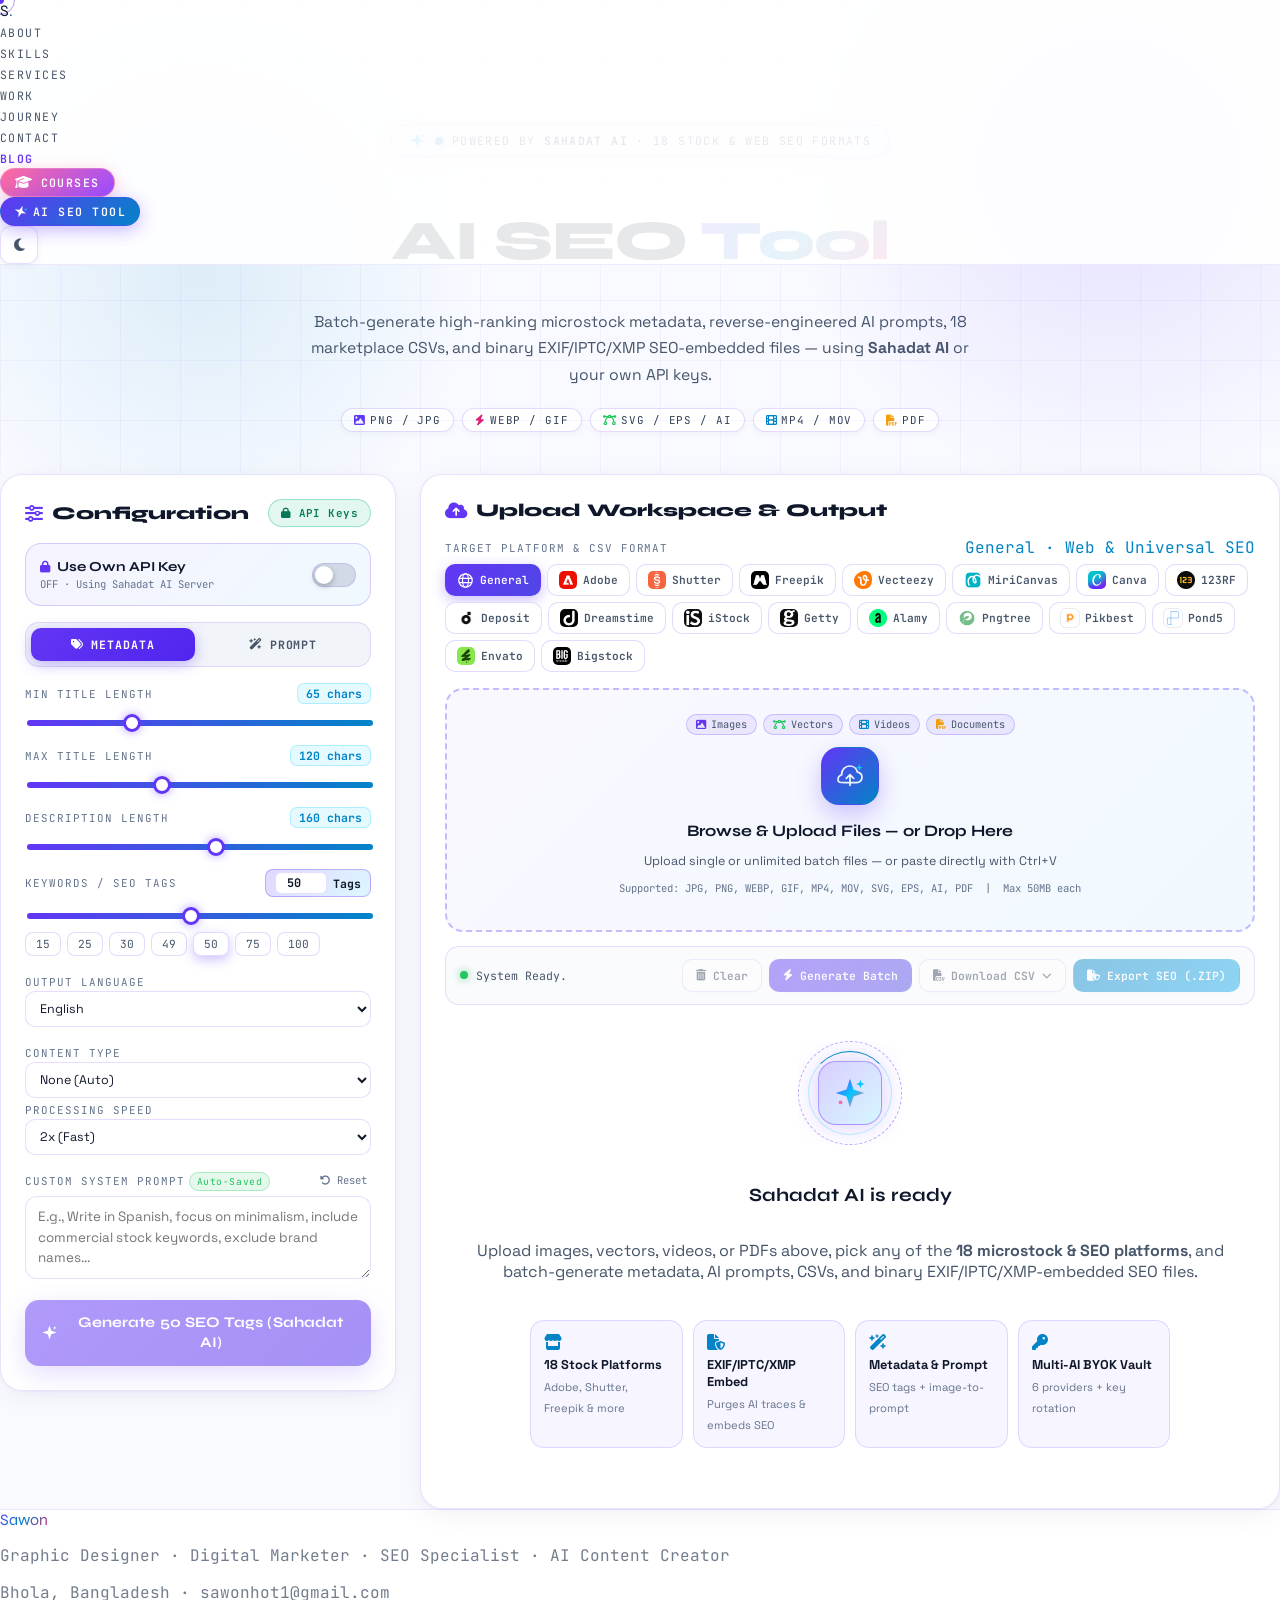
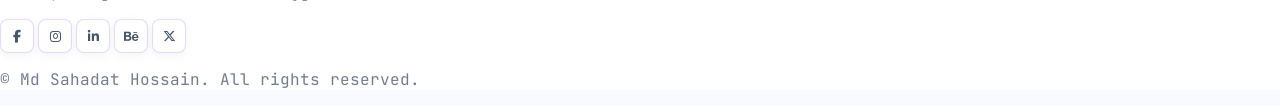
==== ai-seo-tool.html @ 8242f871 "Include Generated AI Prompt in every serial file card and bust browser cache (v5)" ====
<!DOCTYPE html>
<html lang="en" class="scroll-smooth" data-theme="light">
<head>
  <meta charset="UTF-8" />
  <meta name="viewport" content="width=device-width, initial-scale=1.0" />
  <meta http-equiv="Cache-Control" content="no-cache, no-store, must-revalidate" />
  <meta http-equiv="Pragma" content="no-cache" />
  <title>AI SEO Tool — Sahadat AI | Microstock Metadata, Prompt &amp; SEO Tag Generator</title>
  <link rel="stylesheet" href="https://cdnjs.cloudflare.com/ajax/libs/tailwindcss/2.2.19/tailwind.min.css" />
  <link rel="stylesheet" href="style.css?v=3" />
  <link rel="preconnect" href="https://fonts.googleapis.com">
  <link href="https://fonts.googleapis.com/css2?family=Space+Grotesk:wght@300;400;500;600;700&family=Syne:wght@700;800&family=JetBrains+Mono:wght@400;500;600&display=swap" rel="stylesheet">
  <link rel="stylesheet" href="https://cdnjs.cloudflare.com/ajax/libs/font-awesome/6.5.0/css/all.min.css" />
  <script src="https://cdnjs.cloudflare.com/ajax/libs/pdf.js/3.11.174/pdf.min.js"></script>
  <script src="https://cdnjs.cloudflare.com/ajax/libs/jszip/3.10.1/jszip.min.js"></script>
  <style>
    /* ═══════════════════════════════════════════
       AI SEO TOOL — SAHADAT AI PAGE STYLES
    ═══════════════════════════════════════════ */
    .seo-hero {
      padding: 124px 0 42px;
      text-align: center;
      position: relative;
      overflow: hidden;
    }
    .ai-brand-pill {
      display: inline-flex;
      align-items: center;
      gap: 9px;
      padding: 7px 18px;
      border-radius: 999px;
      background: linear-gradient(135deg, rgba(108, 62, 255, 0.2), rgba(0, 200, 255, 0.14));
      border: 1px solid rgba(108, 62, 255, 0.42);
      box-shadow: 0 6px 26px rgba(108, 62, 255, 0.22);
      font-family: var(--font-mono);
      font-size: 0.72rem;
      letter-spacing: 0.12em;
      text-transform: uppercase;
      color: var(--text-primary);
      margin-bottom: 16px;
    }
    .ai-brand-svg {
      width: 17px;
      height: 17px;
      flex-shrink: 0;
      filter: drop-shadow(0 0 8px rgba(0, 200, 255, 0.6));
      animation: star-breathe 3s ease-in-out infinite;
    }
    @keyframes star-breathe {
      0%, 100% { transform: scale(1) rotate(0deg); }
      50% { transform: scale(1.12) rotate(12deg); }
    }
    .ai-pulse-dot {
      width: 8px;
      height: 8px;
      border-radius: 50%;
      background: var(--cyan);
      box-shadow: 0 0 12px var(--cyan);
      animation: ai-pulse 2s ease-in-out infinite;
    }
    @keyframes ai-pulse {
      0%, 100% { transform: scale(1); opacity: 1; }
      50% { transform: scale(1.35); opacity: 0.55; }
    }
    .seo-hero-sub {
      color: var(--text-secondary);
      max-width: 680px;
      margin: 12px auto 0;
      font-size: 0.98rem;
      line-height: 1.7;
    }
    .format-badges {
      display: flex;
      flex-wrap: wrap;
      justify-content: center;
      gap: 8px;
      margin-top: 20px;
    }
    .format-badge {
      font-family: var(--font-mono);
      font-size: 0.68rem;
      letter-spacing: 0.08em;
      padding: 4px 12px;
      border-radius: 999px;
      background: var(--glass-bg);
      border: 1px solid var(--border);
      color: var(--text-secondary);
      display: inline-flex;
      align-items: center;
      gap: 4px;
    }

    /* ── WORKSPACE GRID ── */
    .seo-workspace {
      display: grid;
      grid-template-columns: minmax(0, 1fr);
      gap: 24px;
      align-items: start;
      width: 100%;
    }
    @media (min-width: 1024px) {
      .seo-workspace {
        grid-template-columns: 396px minmax(0, 1fr);
      }
    }

    .seo-panel {
      background: linear-gradient(180deg, #16162e 0%, #121226 100%);
      border: 1px solid var(--glass-border);
      border-radius: 22px;
      padding: 20px;
      box-shadow: 0 12px 36px rgba(5, 5, 16, 0.28);
      min-width: 0;
      width: 100%;
      max-width: 100%;
      overflow: visible;
      isolation: isolate;
    }
    @media (min-width: 640px) {
      .seo-panel { padding: 24px; }
    }

    .panel-title-row {
      display: flex;
      flex-wrap: wrap;
      align-items: center;
      justify-content: space-between;
      gap: 10px;
      margin-bottom: 16px;
    }
    .panel-title {
      font-family: var(--font-display);
      font-size: 1.12rem;
      font-weight: 800;
      color: var(--text-primary);
      display: inline-flex;
      align-items: center;
      gap: 9px;
      margin: 0;
    }
    .panel-title i {
      color: var(--violet);
    }

    /* Engine & API buttons */
    .engine-chip {
      display: inline-flex;
      align-items: center;
      gap: 7px;
      padding: 6px 12px;
      border-radius: 999px;
      font-family: var(--font-mono);
      font-size: 0.68rem;
      font-weight: 600;
      letter-spacing: 0.04em;
      border: 1px solid rgba(0, 200, 255, 0.35);
      background: rgba(0, 200, 255, 0.08);
      color: var(--cyan);
      cursor: pointer;
      transition: all 0.2s ease;
    }
    .engine-chip:hover {
      border-color: var(--violet);
      background: rgba(108, 62, 255, 0.14);
      color: var(--violet);
      transform: translateY(-1px);
    }
    .engine-chip .dot-ind {
      width: 7px;
      height: 7px;
      border-radius: 50%;
      background: var(--cyan);
      box-shadow: 0 0 8px var(--cyan);
    }
    .engine-chip.live {
      border-color: rgba(34, 197, 94, 0.4);
      background: rgba(34, 197, 94, 0.1);
      color: #22c55e;
    }
    .engine-chip.live .dot-ind {
      background: #22c55e;
      box-shadow: 0 0 8px #22c55e;
    }
    .icon-pill-btn {
      width: 32px;
      height: 32px;
      border-radius: 10px;
      border: 1px solid var(--border);
      background: rgba(13, 13, 26, 0.4);
      color: var(--text-secondary);
      display: inline-flex;
      align-items: center;
      justify-content: center;
      cursor: pointer;
      font-size: 0.78rem;
      transition: all 0.2s ease;
    }
    .icon-pill-btn:hover {
      border-color: var(--violet);
      color: var(--violet);
      background: rgba(108, 62, 255, 0.12);
    }

    /* ── API KEY TOGGLE & MODEL SELECTION CARD (SIDEBAR) ── */
    .api-toggle-card {
      border-radius: 16px;
      border: 1px solid rgba(108, 62, 255, 0.28);
      background: linear-gradient(135deg, rgba(108, 62, 255, 0.09), rgba(0, 200, 255, 0.05));
      padding: 14px;
      margin-bottom: 16px;
    }
    .api-toggle-top {
      display: flex;
      align-items: center;
      justify-content: space-between;
      gap: 12px;
    }
    .api-toggle-info strong {
      display: flex;
      align-items: center;
      gap: 7px;
      font-family: var(--font-display);
      font-size: 0.86rem;
      font-weight: 700;
      color: var(--text-primary);
    }
    .api-toggle-sub {
      font-family: var(--font-mono);
      font-size: 0.66rem;
      color: var(--text-muted);
      margin-top: 2px;
      display: block;
    }

    /* Toggle Switch */
    .seo-switch {
      position: relative;
      display: inline-block;
      width: 44px;
      height: 24px;
      flex-shrink: 0;
    }
    .seo-switch input {
      opacity: 0;
      width: 0;
      height: 0;
    }
    .seo-switch-track {
      position: absolute;
      cursor: pointer;
      inset: 0;
      border-radius: 999px;
      background: rgba(148, 163, 184, 0.35);
      border: 1px solid var(--border);
      transition: background 0.22s ease, border-color 0.22s ease;
    }
    .seo-switch-track::before {
      content: "";
      position: absolute;
      height: 18px;
      width: 18px;
      left: 2px;
      top: 2px;
      border-radius: 50%;
      background: #ffffff;
      box-shadow: 0 2px 6px rgba(0, 0, 0, 0.28);
      transition: transform 0.22s cubic-bezier(0.16, 1, 0.3, 1);
    }
    .seo-switch input:checked + .seo-switch-track {
      background: linear-gradient(135deg, var(--violet), var(--cyan));
      border-color: transparent;
    }
    .seo-switch input:checked + .seo-switch-track::before {
      transform: translateX(20px);
    }

    .api-quick-controls {
      margin-top: 12px;
      padding-top: 12px;
      border-top: 1px solid var(--border);
      display: flex;
      flex-direction: column;
      gap: 9px;
    }
    .api-quick-grid {
      display: grid;
      grid-template-columns: 118px minmax(0, 1fr);
      gap: 8px;
    }
    .api-key-warning {
      font-family: var(--font-mono);
      font-size: 0.68rem;
      padding: 8px 10px;
      border-radius: 10px;
      background: rgba(245, 158, 11, 0.12);
      border: 1px solid rgba(245, 158, 11, 0.35);
      color: #f59e0b;
      display: flex;
      align-items: center;
      justify-content: space-between;
      gap: 8px;
    }
    .api-key-warning button {
      background: #f59e0b;
      color: #0f172a;
      border: none;
      border-radius: 7px;
      padding: 4px 9px;
      font-family: var(--font-mono);
      font-size: 0.66rem;
      font-weight: 700;
      cursor: pointer;
      white-space: nowrap;
    }

    /* ── MODE TABS (METADATA vs PROMPT) ── */
    .mode-tabs-bar {
      display: grid;
      grid-template-columns: 1fr 1fr;
      gap: 6px;
      padding: 5px;
      border-radius: 14px;
      border: 1px solid var(--border);
      background: rgba(13, 13, 26, 0.45);
      margin-bottom: 16px;
    }
    .mode-tab-btn {
      padding: 9px 12px;
      border-radius: 10px;
      border: none;
      background: transparent;
      color: var(--text-secondary);
      font-family: var(--font-mono);
      font-size: 0.72rem;
      font-weight: 700;
      letter-spacing: 0.08em;
      text-transform: uppercase;
      cursor: pointer;
      display: inline-flex;
      align-items: center;
      justify-content: center;
      gap: 7px;
      transition: all 0.2s ease;
    }
    .mode-tab-btn:hover {
      color: var(--text-primary);
    }
    .mode-tab-btn.active {
      background: linear-gradient(135deg, var(--violet), #5025ee);
      color: #ffffff;
      box-shadow: 0 4px 14px rgba(108, 62, 255, 0.35);
    }

    /* ── PROMPT STYLE TOGGLE PILLS ── */
    .style-toggles-grid {
      display: flex;
      flex-wrap: wrap;
      gap: 8px;
      margin-top: 8px;
    }
    .style-toggle-pill {
      display: inline-flex;
      align-items: center;
      gap: 7px;
      padding: 7px 12px;
      border-radius: 10px;
      border: 1px solid var(--border);
      background: rgba(13, 13, 26, 0.35);
      color: var(--text-secondary);
      font-family: var(--font-mono);
      font-size: 0.72rem;
      font-weight: 600;
      cursor: pointer;
      transition: all 0.2s ease;
      user-select: none;
    }
    .style-toggle-pill input {
      display: none;
    }
    .style-toggle-pill .pill-dot {
      width: 8px;
      height: 8px;
      border-radius: 50%;
      background: var(--border);
      transition: all 0.2s ease;
    }
    .style-toggle-pill.active {
      border-color: var(--cyan);
      background: rgba(0, 200, 255, 0.13);
      color: var(--text-primary);
      box-shadow: 0 0 0 1px rgba(0, 200, 255, 0.2);
    }
    .style-toggle-pill.active .pill-dot {
      background: var(--cyan);
      box-shadow: 0 0 8px var(--cyan);
    }

    /* ── CONTROLS & SLIDERS ── */
    .control-block {
      margin-top: 14px;
    }
    .control-block:first-child {
      margin-top: 0;
    }
    .control-label-row {
      display: flex;
      align-items: center;
      justify-content: space-between;
      gap: 8px;
      margin-bottom: 6px;
    }
    .control-label {
      font-family: var(--font-mono);
      font-size: 0.68rem;
      letter-spacing: 0.09em;
      text-transform: uppercase;
      color: var(--text-muted);
    }
    .slider-val-badge {
      font-family: var(--font-mono);
      font-size: 0.72rem;
      font-weight: 700;
      color: var(--cyan);
      padding: 2px 8px;
      border-radius: 7px;
      background: rgba(0, 200, 255, 0.1);
      border: 1px solid rgba(0, 200, 255, 0.24);
    }
    .tag-count-badge {
      display: inline-flex;
      align-items: center;
      gap: 6px;
      padding: 2px 9px;
      border-radius: 8px;
      background: linear-gradient(135deg, rgba(108, 62, 255, 0.2), rgba(0, 200, 255, 0.14));
      border: 1px solid rgba(108, 62, 255, 0.35);
      font-family: var(--font-mono);
      font-size: 0.72rem;
      font-weight: 700;
      color: var(--text-primary);
    }
    .tag-count-input {
      width: 52px;
      padding: 2px 5px;
      border-radius: 6px;
      border: 1px solid var(--border);
      background: rgba(13, 13, 26, 0.55);
      color: var(--text-primary);
      font-family: var(--font-mono);
      font-size: 0.74rem;
      font-weight: 700;
      text-align: center;
      outline: none;
    }
    .tag-count-input:focus {
      border-color: var(--cyan);
    }

    /* Custom Range Slider */
    .seo-range {
      -webkit-appearance: none;
      appearance: none;
      width: 100%;
      height: 6px;
      border-radius: 999px;
      background: linear-gradient(90deg, var(--violet), var(--cyan));
      outline: none;
      cursor: pointer;
    }
    .seo-range::-webkit-slider-thumb {
      -webkit-appearance: none;
      appearance: none;
      width: 18px;
      height: 18px;
      border-radius: 50%;
      background: #ffffff;
      border: 3px solid var(--violet);
      box-shadow: 0 0 10px rgba(108, 62, 255, 0.5);
      cursor: pointer;
      transition: transform 0.15s;
    }
    .seo-range::-webkit-slider-thumb:hover {
      transform: scale(1.15);
    }
    .seo-range::-moz-range-thumb {
      width: 18px;
      height: 18px;
      border-radius: 50%;
      background: #ffffff;
      border: 3px solid var(--violet);
      box-shadow: 0 0 10px rgba(108, 62, 255, 0.5);
      cursor: pointer;
    }

    .preset-pills {
      display: flex;
      flex-wrap: wrap;
      gap: 6px;
      margin-top: 8px;
    }
    .preset-pill {
      padding: 4px 10px;
      border-radius: 8px;
      border: 1px solid var(--border);
      background: transparent;
      color: var(--text-secondary);
      font-family: var(--font-mono);
      font-size: 0.7rem;
      cursor: pointer;
      transition: all 0.2s;
    }
    .preset-pill:hover {
      border-color: var(--violet);
      color: var(--text-primary);
    }
    .preset-pill.active {
      background: linear-gradient(135deg, var(--violet), #5025ee);
      border-color: transparent;
      color: #ffffff;
      box-shadow: 0 4px 12px rgba(108, 62, 255, 0.32);
    }

    .seo-select,
    .seo-input,
    .seo-textarea {
      width: 100%;
      padding: 10px 12px;
      border-radius: 12px;
      border: 1px solid var(--border);
      background: rgba(13, 13, 26, 0.45);
      color: var(--text-primary);
      font-family: var(--font-body);
      font-size: 0.84rem;
      outline: none;
      transition: border-color 0.2s, box-shadow 0.2s;
    }
    .seo-select.compact {
      padding: 8px 10px;
      font-size: 0.78rem;
      border-radius: 10px;
    }
    .seo-textarea {
      resize: vertical;
      line-height: 1.5;
    }
    .seo-select:focus,
    .seo-input:focus,
    .seo-textarea:focus {
      border-color: var(--violet);
      box-shadow: 0 0 0 3px rgba(108, 62, 255, 0.14);
    }
    .seo-select option {
      background: var(--bg-card-solid);
      color: var(--text-primary);
    }
    .autosave-badge {
      font-family: var(--font-mono);
      font-size: 0.6rem;
      padding: 2px 7px;
      border-radius: 999px;
      background: rgba(34, 197, 94, 0.12);
      border: 1px solid rgba(34, 197, 94, 0.3);
      color: #22c55e;
      letter-spacing: 0.06em;
    }
    .reset-link-btn {
      border: none;
      background: transparent;
      color: var(--text-muted);
      font-family: var(--font-mono);
      font-size: 0.66rem;
      cursor: pointer;
      padding: 2px 4px;
      transition: color 0.2s;
    }
    .reset-link-btn:hover {
      color: var(--coral);
    }

    .generate-btn {
      width: 100%;
      margin-top: 16px;
      padding: 13px 16px;
      border: none;
      border-radius: 14px;
      background: linear-gradient(135deg, var(--violet) 0%, #5025ee 50%, #00A8E8 100%);
      background-size: 200% auto;
      color: #ffffff;
      font-family: var(--font-display);
      font-weight: 700;
      font-size: 0.92rem;
      line-height: 1.35;
      text-align: center;
      letter-spacing: 0.01em;
      cursor: pointer;
      display: inline-flex;
      align-items: center;
      justify-content: center;
      gap: 9px;
      box-shadow: 0 8px 26px rgba(108, 62, 255, 0.35);
      transition: all 0.3s ease;
    }
    .generate-btn:hover:not(:disabled) {
      background-position: right center;
      transform: translateY(-2px);
      box-shadow: 0 12px 32px rgba(108, 62, 255, 0.45);
    }
    .generate-btn:disabled {
      opacity: 0.5;
      cursor: not-allowed;
      transform: none;
    }

    /* ── 18 STOCK PLATFORM SELECTOR GRID ── */
    .platform-grid-wrap {
      margin-bottom: 16px;
    }
    .platform-grid {
      display: flex;
      flex-wrap: wrap;
      gap: 6px;
    }
    .platform-pill {
      display: inline-flex;
      align-items: center;
      gap: 6px;
      padding: 6px 11px;
      border-radius: 10px;
      border: 1px solid var(--border);
      background: rgba(13, 13, 26, 0.38);
      color: var(--text-secondary);
      font-family: var(--font-mono);
      font-size: 0.7rem;
      font-weight: 600;
      cursor: pointer;
      transition: all 0.18s ease;
    }
    .platform-pill:hover {
      border-color: var(--violet);
      color: var(--text-primary);
      transform: translateY(-1px);
    }
    .platform-pill.active {
      background: linear-gradient(135deg, var(--violet), #5025ee);
      border-color: transparent;
      color: #ffffff;
      box-shadow: 0 4px 14px rgba(108, 62, 255, 0.35);
    }
    .platform-pill i {
      font-size: 0.7rem;
      opacity: 0.85;
    }
    .platform-logo {
      width: 18px;
      height: 18px;
      border-radius: 5px;
      object-fit: contain;
      flex-shrink: 0;
      display: inline-block;
      vertical-align: middle;
    }
    .platform-logo.needs-bg {
      background: #ffffff;
      padding: 2px;
      box-shadow: 0 0 0 1px rgba(15, 23, 42, 0.08);
    }
    .platform-pill.active .platform-logo {
      box-shadow: 0 0 0 1px rgba(255, 255, 255, 0.35);
    }
    .platform-logo-svg {
      width: 17px;
      height: 17px;
      flex-shrink: 0;
      display: inline-block;
    }

    /* ── UPLOAD DROPZONE ── */
    .seo-dropzone {
      position: relative;
      border: 2px dashed rgba(108, 62, 255, 0.35);
      border-radius: 18px;
      padding: 24px 18px;
      text-align: center;
      cursor: pointer;
      background: linear-gradient(135deg, rgba(108, 62, 255, 0.06), rgba(0, 200, 255, 0.04));
      transition: all 0.25s ease;
      overflow: hidden;
    }
    .seo-dropzone:hover,
    .seo-dropzone.drag-over {
      border-color: var(--cyan);
      background: linear-gradient(135deg, rgba(108, 62, 255, 0.13), rgba(0, 200, 255, 0.1));
      box-shadow: 0 0 28px rgba(108, 62, 255, 0.18);
      transform: translateY(-2px);
    }
    .seo-dropzone input[type="file"] {
      display: none;
    }
    .dropzone-chips {
      display: flex;
      flex-wrap: wrap;
      justify-content: center;
      gap: 6px;
      margin-bottom: 12px;
    }
    .dropzone-chip {
      font-family: var(--font-mono);
      font-size: 0.64rem;
      padding: 3px 9px;
      border-radius: 999px;
      border: 1px solid rgba(108, 62, 255, 0.26);
      background: rgba(108, 62, 255, 0.09);
      color: var(--text-secondary);
      display: inline-flex;
      align-items: center;
      gap: 5px;
    }
    .dropzone-icon {
      position: relative;
      width: 58px;
      height: 58px;
      border-radius: 18px;
      margin: 0 auto 12px;
      display: flex;
      align-items: center;
      justify-content: center;
      background: linear-gradient(135deg, rgba(108, 62, 255, 0.24), rgba(0, 200, 255, 0.18));
      border: 1.5px solid rgba(108, 62, 255, 0.45);
      box-shadow: 0 8px 24px rgba(108, 62, 255, 0.25);
      transition: transform 0.3s ease;
    }
    .dropzone-icon svg {
      width: 32px;
      height: 32px;
    }
    .seo-dropzone:hover .dropzone-icon {
      transform: translateY(-3px) scale(1.04);
    }
    .dropzone-title {
      font-family: var(--font-display);
      font-weight: 700;
      font-size: 1rem;
      color: var(--text-primary);
      margin-bottom: 3px;
    }
    .dropzone-sub {
      font-size: 0.78rem;
      color: var(--text-secondary);
    }
    .dropzone-hint {
      font-family: var(--font-mono);
      font-size: 0.66rem;
      color: var(--text-muted);
      margin-top: 8px;
    }

    /* ── BATCH ACTION BAR ── */
    .batch-action-bar {
      display: flex;
      flex-wrap: wrap;
      align-items: center;
      justify-content: space-between;
      gap: 10px;
      margin-top: 14px;
      padding: 12px 14px;
      border-radius: 14px;
      border: 1px solid var(--border);
      background: rgba(13, 13, 26, 0.35);
    }
    .batch-status-readout {
      font-family: var(--font-mono);
      font-size: 0.72rem;
      color: var(--text-secondary);
      display: inline-flex;
      align-items: center;
      gap: 8px;
    }
    .batch-status-dot {
      width: 8px;
      height: 8px;
      border-radius: 50%;
      background: #22c55e;
      box-shadow: 0 0 8px rgba(34, 197, 94, 0.7);
      flex-shrink: 0;
    }
    .batch-status-dot.running {
      background: var(--cyan);
      box-shadow: 0 0 10px var(--cyan);
      animation: ai-pulse 1s ease-in-out infinite;
    }
    .batch-btn-group {
      display: flex;
      flex-wrap: wrap;
      align-items: center;
      gap: 7px;
      position: relative;
    }

    /* Export CSV Dropdown */
    .export-dropdown-wrap {
      position: relative;
      display: inline-block;
    }
    .export-dropdown-menu {
      position: absolute;
      right: 0;
      top: calc(100% + 6px);
      min-width: 240px;
      border-radius: 14px;
      border: 1px solid var(--border-hover);
      background: var(--bg-card-solid);
      box-shadow: 0 16px 40px rgba(0, 0, 0, 0.35);
      padding: 6px;
      z-index: 60;
      display: none;
    }
    .export-dropdown-menu.open {
      display: block;
    }
    .export-menu-item {
      width: 100%;
      display: flex;
      align-items: center;
      gap: 9px;
      padding: 9px 11px;
      border-radius: 9px;
      border: none;
      background: transparent;
      color: var(--text-primary);
      font-family: var(--font-mono);
      font-size: 0.72rem;
      text-align: left;
      cursor: pointer;
      transition: background 0.15s ease, color 0.15s ease;
    }
    .export-menu-item:hover {
      background: rgba(108, 62, 255, 0.14);
      color: var(--cyan);
    }
    .export-menu-divider {
      height: 1px;
      background: var(--border);
      margin: 5px 4px;
    }

    /* ── FILE QUEUE STRIP ── */
    .file-queue {
      display: flex;
      gap: 10px;
      overflow-x: auto;
      padding: 4px 2px 6px;
      margin-top: 8px;
    }
    .file-queue-item {
      position: relative;
      flex: 0 0 74px;
      height: 74px;
      border-radius: 12px;
      overflow: hidden;
      border: 2px solid var(--border);
      background: var(--bg-card-solid);
      cursor: pointer;
      transition: all 0.2s;
      display: flex;
      align-items: center;
      justify-content: center;
    }
    .file-queue-item.active {
      border-color: var(--cyan);
      box-shadow: 0 0 0 2px rgba(0, 200, 255, 0.25);
    }
    .file-queue-item img {
      width: 100%;
      height: 100%;
      object-fit: cover;
    }
    .file-queue-badge {
      position: absolute;
      bottom: 3px;
      left: 3px;
      font-family: var(--font-mono);
      font-size: 9px;
      font-weight: 700;
      padding: 1px 5px;
      border-radius: 4px;
      background: rgba(13, 13, 26, 0.85);
      color: #F0F4FF;
      text-transform: uppercase;
    }
    .file-queue-status {
      position: absolute;
      top: 3px;
      left: 3px;
      width: 17px;
      height: 17px;
      border-radius: 50%;
      color: white;
      font-size: 9px;
      display: flex;
      align-items: center;
      justify-content: center;
    }
    .file-queue-status.done { background: #22c55e; }
    .file-queue-status.processing { background: var(--cyan); }
    .file-queue-status.failed { background: #ef4444; }
    .file-queue-remove {
      position: absolute;
      top: 3px;
      right: 3px;
      width: 18px;
      height: 18px;
      border-radius: 50%;
      border: none;
      background: rgba(13, 13, 26, 0.82);
      color: #fff;
      font-size: 9px;
      cursor: pointer;
      display: flex;
      align-items: center;
      justify-content: center;
    }
    .file-queue-remove:hover {
      background: #ef4444;
    }

    /* ── VIEW SWITCHER (DETAIL vs BATCH CARDS) ── */
    .view-switcher {
      display: inline-flex;
      gap: 4px;
      padding: 3px;
      border-radius: 10px;
      border: 1px solid var(--border);
      background: rgba(13, 13, 26, 0.35);
    }
    .view-switch-btn {
      padding: 5px 10px;
      border-radius: 7px;
      border: none;
      background: transparent;
      color: var(--text-muted);
      font-family: var(--font-mono);
      font-size: 0.68rem;
      font-weight: 600;
      cursor: pointer;
      display: inline-flex;
      align-items: center;
      gap: 5px;
      transition: all 0.18s;
    }
    .view-switch-btn.active {
      background: linear-gradient(135deg, var(--violet), #5025ee);
      color: #ffffff;
    }

    /* ── ACTIVE FILE COMPACT PREVIEW BAR (IN DETAIL VIEW) ── */
    .active-preview-banner {
      display: flex;
      flex-wrap: wrap;
      align-items: center;
      gap: 14px;
      padding: 14px;
      border-radius: 16px;
      border: 1px solid var(--border);
      background: rgba(13, 13, 26, 0.35);
      margin-bottom: 16px;
    }
    .active-thumb-btn {
      position: relative;
      width: 84px;
      height: 84px;
      border-radius: 12px;
      overflow: hidden;
      border: 1px solid var(--border);
      background: var(--bg-card-solid);
      padding: 0;
      cursor: zoom-in;
      flex-shrink: 0;
    }
    .active-thumb-btn img {
      width: 100%;
      height: 100%;
      object-fit: cover;
      display: block;
    }
    .active-thumb-zoom {
      position: absolute;
      bottom: 4px;
      right: 4px;
      width: 22px;
      height: 22px;
      border-radius: 6px;
      background: rgba(13, 13, 26, 0.8);
      color: #ffffff;
      font-size: 0.65rem;
      display: flex;
      align-items: center;
      justify-content: center;
    }

    /* ── RESULTS PANEL STATES ── */
    .empty-results {
      min-height: 360px;
      display: flex;
      flex-direction: column;
      align-items: center;
      justify-content: center;
      text-align: center;
      padding: 36px 18px;
    }
    .empty-orb {
      position: relative;
      width: 104px;
      height: 104px;
      margin-bottom: 20px;
      display: flex;
      align-items: center;
      justify-content: center;
      contain: layout style paint;
    }
    .ai-orbit-ring {
      position: absolute;
      inset: 0;
      border-radius: 50%;
      border: 1.5px dashed rgba(108, 62, 255, 0.45);
      animation: spin-smooth 18s linear infinite;
    }
    .ai-orbit-ring.inner {
      inset: 10px;
      border-style: solid;
      border-color: rgba(0, 200, 255, 0.28);
      border-top-color: var(--cyan);
      animation-duration: 11s;
      animation-direction: reverse;
    }
    .ai-orb-core {
      width: 64px;
      height: 64px;
      border-radius: 18px;
      background: linear-gradient(135deg, rgba(108, 62, 255, 0.25), rgba(0, 200, 255, 0.16));
      border: 1.5px solid rgba(108, 62, 255, 0.45);
      box-shadow: 0 0 28px rgba(108, 62, 255, 0.28);
      display: flex;
      align-items: center;
      justify-content: center;
    }
    .ai-orb-core svg {
      width: 34px;
      height: 34px;
      animation: star-breathe 3s ease-in-out infinite;
    }
    .feature-mini-grid {
      display: grid;
      grid-template-columns: repeat(auto-fit, minmax(145px, 1fr));
      gap: 10px;
      width: 100%;
      max-width: 640px;
      margin-top: 22px;
    }
    .feature-mini {
      padding: 13px;
      border-radius: 14px;
      border: 1px solid var(--border);
      background: rgba(108, 62, 255, 0.05);
      text-align: left;
      transition: border-color 0.2s, transform 0.2s;
    }
    .feature-mini:hover {
      border-color: var(--violet);
      transform: translateY(-2px);
    }
    .feature-mini i {
      color: var(--cyan);
      margin-bottom: 6px;
      display: block;
    }
    .feature-mini strong {
      display: block;
      font-size: 0.8rem;
      color: var(--text-primary);
      margin-bottom: 2px;
    }
    .feature-mini span {
      font-size: 0.7rem;
      color: var(--text-muted);
    }

    /* Loading skeleton */
    .ai-loading-box {
      min-height: 340px;
      display: flex;
      flex-direction: column;
      align-items: center;
      justify-content: center;
      text-align: center;
      padding: 36px 20px;
    }
    .ai-loader-emblem {
      position: relative;
      width: 90px;
      height: 90px;
      display: flex;
      align-items: center;
      justify-content: center;
      margin-bottom: 18px;
      contain: layout style paint;
    }
    .ai-spinner-ring {
      position: absolute;
      inset: 0;
      border-radius: 50%;
      border: 3px solid rgba(108, 62, 255, 0.14);
      border-top-color: var(--violet);
      border-right-color: var(--cyan);
      animation: spin-smooth 1.05s linear infinite;
    }
    .ai-spinner-ring.inner {
      inset: 10px;
      border-width: 2px;
      border-top-color: var(--coral);
      border-left-color: var(--cyan);
      border-right-color: transparent;
      animation: spin-smooth 1.7s linear infinite reverse;
    }
    .ai-loader-star {
      width: 32px;
      height: 32px;
      animation: star-breathe 1.6s ease-in-out infinite;
    }
    .ai-progress-bar {
      width: 240px;
      height: 5px;
      border-radius: 999px;
      background: rgba(108, 62, 255, 0.16);
      overflow: hidden;
      margin-top: 14px;
    }
    .ai-progress-fill {
      width: 45%;
      height: 100%;
      border-radius: 999px;
      background: linear-gradient(90deg, var(--violet), var(--cyan), var(--coral));
      animation: progress-slide 1.4s ease-in-out infinite;
    }
    @keyframes progress-slide {
      0% { transform: translateX(-100%); }
      100% { transform: translateX(300%); }
    }
    @keyframes spin-smooth {
      to { transform: rotate(360deg); }
    }

    /* Audit Score Banner */
    .seo-score-banner {
      display: flex;
      flex-wrap: wrap;
      align-items: center;
      gap: 16px;
      padding: 16px 18px;
      border-radius: 16px;
      background: linear-gradient(135deg, rgba(108, 62, 255, 0.12), rgba(0, 200, 255, 0.07));
      border: 1px solid rgba(108, 62, 255, 0.3);
      margin-bottom: 16px;
    }
    .score-ring {
      position: relative;
      width: 68px;
      height: 68px;
      display: flex;
      flex-direction: column;
      align-items: center;
      justify-content: center;
      flex-shrink: 0;
    }
    .score-ring svg {
      position: absolute;
      inset: 0;
      width: 100%;
      height: 100%;
      transform: rotate(-90deg);
    }
    .score-track {
      fill: none;
      stroke: rgba(108, 62, 255, 0.16);
      stroke-width: 6;
    }
    .score-arc {
      fill: none;
      stroke: url(#sahadatScoreGrad);
      stroke-width: 6;
      stroke-linecap: round;
      stroke-dasharray: 213.6;
      stroke-dashoffset: 213.6;
      transition: stroke-dashoffset 0.9s cubic-bezier(0.16, 1, 0.3, 1);
    }
    .score-ring .num {
      position: relative;
      z-index: 1;
      font-family: var(--font-display);
      font-size: 1.2rem;
      font-weight: 800;
      line-height: 1;
      color: var(--text-primary);
    }
    .score-ring .lbl {
      position: relative;
      z-index: 1;
      font-family: var(--font-mono);
      font-size: 0.54rem;
      letter-spacing: 0.12em;
      color: var(--cyan);
      text-transform: uppercase;
      margin-top: 2px;
    }
    .score-tips {
      display: flex;
      flex-wrap: wrap;
      gap: 6px;
      margin-top: 7px;
    }
    .score-tip-pill {
      font-family: var(--font-mono);
      font-size: 0.66rem;
      padding: 3px 9px;
      border-radius: 999px;
      background: rgba(13, 13, 26, 0.35);
      border: 1px solid var(--border);
      color: var(--text-secondary);
    }

    /* Copyable SEO Text Fields */
    .seo-fields-grid {
      display: grid;
      grid-template-columns: minmax(0, 1fr);
      gap: 12px;
      margin-bottom: 14px;
    }
    @media (min-width: 768px) {
      .seo-fields-grid.two-col {
        grid-template-columns: repeat(2, minmax(0, 1fr));
      }
    }
    .seo-result-card {
      border-radius: 14px;
      border: 1px solid var(--border);
      background: rgba(13, 13, 26, 0.35);
      padding: 13px 15px;
      min-width: 0;
      max-width: 100%;
      transition: border-color 0.2s;
    }
    .seo-result-card:focus-within {
      border-color: var(--violet);
    }
    .seo-result-header {
      display: flex;
      flex-wrap: wrap;
      align-items: center;
      justify-content: space-between;
      gap: 8px;
      margin-bottom: 7px;
    }
    .seo-result-label {
      font-family: var(--font-mono);
      font-size: 0.67rem;
      letter-spacing: 0.09em;
      text-transform: uppercase;
      color: var(--violet);
      display: inline-flex;
      align-items: center;
      gap: 6px;
      font-weight: 600;
    }
    .char-pill {
      font-family: var(--font-mono);
      font-size: 0.64rem;
      color: var(--text-muted);
      padding: 2px 7px;
      border-radius: 999px;
      border: 1px solid var(--border);
    }
    .char-pill.good {
      color: #22c55e;
      border-color: rgba(34, 197, 94, 0.35);
    }
    .char-pill.warn {
      color: #f59e0b;
      border-color: rgba(245, 158, 11, 0.35);
    }
    .mini-copy-btn {
      display: inline-flex;
      align-items: center;
      gap: 5px;
      padding: 5px 10px;
      border-radius: 8px;
      border: 1px solid var(--border);
      background: rgba(26, 26, 50, 0.75);
      color: var(--text-primary);
      font-family: var(--font-mono);
      font-size: 0.67rem;
      font-weight: 600;
      cursor: pointer;
      transition: all 0.18s;
    }
    .mini-copy-btn:hover {
      border-color: var(--violet);
      color: var(--violet);
      background: rgba(108, 62, 255, 0.08);
    }
    .mini-copy-btn.copy-all-accent {
      background: linear-gradient(135deg, var(--violet), #5025ee);
      border-color: transparent;
      color: #ffffff;
      box-shadow: 0 4px 12px rgba(108, 62, 255, 0.28);
    }
    .mini-copy-btn.copy-all-accent:hover {
      transform: translateY(-1px);
      color: #ffffff;
      box-shadow: 0 6px 16px rgba(108, 62, 255, 0.38);
    }
    .mini-copy-btn.seo-file-accent {
      background: linear-gradient(135deg, #00A8E8, #0284C7);
      border-color: transparent;
      color: #ffffff;
    }
    .mini-copy-btn.seo-file-accent:hover {
      transform: translateY(-1px);
      color: #ffffff;
      box-shadow: 0 4px 14px rgba(0, 200, 255, 0.32);
    }
    .seo-editable {
      width: 100%;
      background: transparent;
      border: none;
      color: var(--text-primary);
      font-family: var(--font-body);
      font-size: 0.88rem;
      line-height: 1.52;
      outline: none;
      resize: vertical;
    }
    .seo-editable.mono {
      font-family: var(--font-mono);
      font-size: 0.8rem;
      color: var(--cyan);
    }

    /* ── SEO TAGS CLOUD ── */
    .tags-section {
      border-radius: 16px;
      border: 1px solid var(--border);
      background: rgba(13, 13, 26, 0.35);
      padding: 16px;
      min-width: 0;
      max-width: 100%;
    }
    .tags-toolbar {
      display: flex;
      flex-wrap: wrap;
      align-items: center;
      justify-content: space-between;
      gap: 10px;
      margin-bottom: 12px;
    }
    .tags-cloud {
      display: flex;
      flex-wrap: wrap;
      gap: 7px;
      max-height: 300px;
      overflow-y: auto;
      padding: 4px 2px;
    }
    .seo-tag-chip {
      display: inline-flex;
      align-items: center;
      gap: 6px;
      padding: 5px 11px;
      border-radius: 999px;
      font-family: var(--font-mono);
      font-size: 0.72rem;
      border: 1px solid rgba(108, 62, 255, 0.32);
      background: rgba(108, 62, 255, 0.1);
      color: var(--text-primary);
      cursor: pointer;
      transition: all 0.18s ease;
      user-select: none;
    }
    .seo-tag-chip:hover {
      border-color: var(--cyan);
      background: rgba(0, 200, 255, 0.12);
      transform: translateY(-1px);
    }
    .seo-tag-chip.deselected {
      opacity: 0.38;
      border-style: dashed;
      background: transparent;
      text-decoration: line-through;
    }
    .seo-tag-chip .tag-idx {
      font-size: 0.6rem;
      color: var(--cyan);
      opacity: 0.75;
    }
    .seo-tag-chip .tag-x {
      font-size: 0.64rem;
      opacity: 0.55;
    }
    .seo-tag-chip:hover .tag-x {
      opacity: 1;
      color: var(--coral);
    }

    .copy-actions-bar {
      display: flex;
      flex-wrap: wrap;
      gap: 8px;
      margin-top: 14px;
      padding-top: 14px;
      border-top: 1px solid var(--border);
    }
    .action-btn {
      display: inline-flex;
      align-items: center;
      gap: 7px;
      padding: 8px 13px;
      border-radius: 10px;
      border: 1px solid var(--border);
      background: var(--glass-bg);
      color: var(--text-primary);
      font-family: var(--font-mono);
      font-size: 0.71rem;
      font-weight: 600;
      cursor: pointer;
      transition: all 0.2s;
    }
    .action-btn:hover:not(:disabled) {
      border-color: var(--violet);
      background: rgba(108, 62, 255, 0.14);
      transform: translateY(-1px);
    }
    .action-btn:disabled {
      opacity: 0.45;
      cursor: not-allowed;
      transform: none;
    }
    .action-btn.primary {
      background: linear-gradient(135deg, var(--violet), #5025ee);
      border-color: transparent;
      color: #ffffff;
    }
    .action-btn.primary:hover:not(:disabled) {
      box-shadow: 0 6px 18px rgba(108, 62, 255, 0.35);
    }
    .action-btn.cyan-btn {
      background: linear-gradient(135deg, #00A8E8, #0284C7);
      border-color: transparent;
      color: #ffffff;
    }
    .action-btn.cyan-btn:hover:not(:disabled) {
      box-shadow: 0 6px 18px rgba(0, 200, 255, 0.35);
    }
    .action-btn.danger-btn {
      border-color: rgba(239, 68, 68, 0.4);
      background: rgba(239, 68, 68, 0.12);
      color: #ef4444;
    }

    /* ── BATCH CARDS LIST VIEW (FREEMETADATA STYLE IN SAHADAT THEME) ── */
    .batch-cards-list {
      display: flex;
      flex-direction: column;
      gap: 14px;
      margin-top: 14px;
    }
    .batch-item-card {
      border-radius: 16px;
      border: 1px solid var(--border);
      background: rgba(13, 13, 26, 0.35);
      padding: 16px;
      transition: border-color 0.2s;
    }
    .batch-item-card.is-active {
      border-color: var(--violet);
    }
    .batch-card-head {
      display: flex;
      flex-wrap: wrap;
      align-items: center;
      justify-content: space-between;
      gap: 12px;
      margin-bottom: 12px;
      padding-bottom: 12px;
      border-bottom: 1px solid var(--border);
    }
    .batch-card-file {
      display: flex;
      align-items: center;
      gap: 12px;
      min-width: 0;
      flex: 1;
    }
    .batch-card-thumb {
      width: 56px;
      height: 56px;
      border-radius: 10px;
      object-fit: cover;
      border: 1px solid var(--border);
      cursor: zoom-in;
      flex-shrink: 0;
    }
    .status-pill {
      display: inline-flex;
      align-items: center;
      gap: 5px;
      font-family: var(--font-mono);
      font-size: 0.64rem;
      font-weight: 700;
      letter-spacing: 0.06em;
      padding: 3px 9px;
      border-radius: 999px;
      text-transform: uppercase;
    }
    .status-pill.waiting {
      background: rgba(148, 163, 184, 0.16);
      color: var(--text-muted);
      border: 1px solid var(--border);
    }
    .status-pill.processing {
      background: rgba(0, 200, 255, 0.14);
      color: var(--cyan);
      border: 1px solid rgba(0, 200, 255, 0.35);
    }
    .status-pill.done {
      background: rgba(34, 197, 94, 0.14);
      color: #22c55e;
      border: 1px solid rgba(34, 197, 94, 0.35);
    }
    .status-pill.failed {
      background: rgba(239, 68, 68, 0.14);
      color: #ef4444;
      border: 1px solid rgba(239, 68, 68, 0.35);
    }
    .file-index-pill {
      display: inline-flex;
      align-items: center;
      justify-content: center;
      min-width: 26px;
      height: 22px;
      padding: 0 7px;
      border-radius: 7px;
      background: linear-gradient(135deg, var(--violet), #5025ee);
      color: #ffffff;
      font-family: var(--font-mono);
      font-size: 0.66rem;
      font-weight: 700;
      flex-shrink: 0;
    }
    .batch-score-pill {
      display: inline-flex;
      align-items: center;
      gap: 4px;
      padding: 2px 9px;
      border-radius: 999px;
      font-family: var(--font-mono);
      font-size: 0.65rem;
      font-weight: 700;
      background: rgba(108, 62, 255, 0.14);
      border: 1px solid rgba(108, 62, 255, 0.32);
      color: var(--violet);
    }
    .file-options-bar {
      display: grid;
      grid-template-columns: repeat(auto-fit, minmax(130px, 1fr));
      gap: 8px;
      padding: 10px 12px;
      border-radius: 12px;
      border: 1px solid var(--border);
      background: rgba(108, 62, 255, 0.06);
      margin-bottom: 12px;
    }
    .file-opt-field {
      display: flex;
      flex-direction: column;
      gap: 4px;
      min-width: 0;
    }
    .file-opt-field.wide {
      grid-column: span 2;
    }
    @media (max-width: 639px) {
      .file-opt-field.wide {
        grid-column: span 1;
      }
    }
    .file-opt-field label {
      font-family: var(--font-mono);
      font-size: 0.6rem;
      letter-spacing: 0.08em;
      text-transform: uppercase;
      color: var(--text-muted);
    }
    .file-opt-control {
      width: 100%;
      padding: 6px 9px;
      border-radius: 8px;
      border: 1px solid var(--border);
      background: rgba(13, 13, 26, 0.5);
      color: var(--text-primary);
      font-family: var(--font-body);
      font-size: 0.76rem;
      outline: none;
    }
    .file-opt-control:focus {
      border-color: var(--violet);
    }
    .file-opt-control option {
      background: var(--bg-card-solid);
      color: var(--text-primary);
    }
    .batch-card-exports {
      display: flex;
      flex-wrap: wrap;
      gap: 7px;
      margin-top: 12px;
      padding-top: 12px;
      border-top: 1px solid var(--border);
    }
    .serial-preview-stage {
      position: relative;
      height: 215px;
      border-radius: 14px;
      border: 1px solid var(--border);
      background-color: rgba(13, 13, 26, 0.45);
      background-image:
        linear-gradient(45deg, rgba(108, 62, 255, 0.06) 25%, transparent 25%),
        linear-gradient(-45deg, rgba(108, 62, 255, 0.06) 25%, transparent 25%),
        linear-gradient(45deg, transparent 75%, rgba(108, 62, 255, 0.06) 75%),
        linear-gradient(-45deg, transparent 75%, rgba(108, 62, 255, 0.06) 75%);
      background-size: 20px 20px;
      background-position: 0 0, 0 10px, 10px -10px, -10px 0;
      display: flex;
      align-items: center;
      justify-content: center;
      padding: 12px;
      margin-bottom: 14px;
      overflow: hidden;
      cursor: zoom-in;
    }
    .serial-preview-stage img {
      max-width: 100%;
      max-height: 100%;
      object-fit: contain;
      border-radius: 10px;
      box-shadow: 0 8px 24px rgba(0, 0, 0, 0.22);
    }
    .serial-preview-zoom {
      position: absolute;
      bottom: 10px;
      right: 10px;
      padding: 4px 10px;
      border-radius: 8px;
      background: rgba(13, 13, 26, 0.78);
      color: #ffffff;
      font-family: var(--font-mono);
      font-size: 0.64rem;
      display: inline-flex;
      align-items: center;
      gap: 5px;
      pointer-events: none;
    }
    .serial-scan-laser {
      position: absolute;
      left: 0;
      right: 0;
      height: 3px;
      background: linear-gradient(90deg, transparent, var(--cyan), var(--violet), transparent);
      box-shadow: 0 0 16px var(--cyan);
      top: 0;
      animation: serial-laser 1.6s ease-in-out infinite;
    }
    @keyframes serial-laser {
      0% { top: 5%; opacity: 0.9; }
      50% { top: 92%; opacity: 1; }
      100% { top: 5%; opacity: 0.9; }
    }
    .serial-loading-inline {
      display: flex;
      align-items: center;
      gap: 14px;
      padding: 16px;
      border-radius: 14px;
      border: 1px solid rgba(0, 200, 255, 0.3);
      background: linear-gradient(135deg, rgba(108, 62, 255, 0.09), rgba(0, 200, 255, 0.06));
    }
    [data-theme="light"] .serial-preview-stage {
      background-color: #F8FAFF;
    }
    [data-theme="light"] .file-options-bar {
      background: #F5F3FF;
      border-color: rgba(99, 54, 245, 0.16);
    }
    [data-theme="light"] .file-opt-control {
      background: #FFFFFF;
    }

    /* ── MODALS (API SECRETS MANAGEMENT, ADMIN, LIGHTBOX) ── */
    .ai-modal-backdrop {
      position: fixed;
      inset: 0;
      background: rgba(9, 9, 26, 0.85);
      z-index: 10100;
      display: none;
      align-items: center;
      justify-content: center;
      padding: 16px;
    }
    .ai-modal-backdrop.open {
      display: flex;
    }
    .ai-modal {
      width: 100%;
      max-width: 520px;
      max-height: 92vh;
      overflow-y: auto;
      background: var(--bg-card-solid);
      border: 1px solid var(--border-hover);
      border-radius: 22px;
      padding: 24px;
      box-shadow: 0 24px 60px rgba(0, 0, 0, 0.45);
    }
    .ai-modal.flush-modal {
      padding: 0;
      overflow: hidden;
      display: flex;
      flex-direction: column;
    }
    .ai-modal.wide-modal {
      max-width: 820px;
      padding: 0;
      overflow: hidden;
      display: flex;
      flex-direction: column;
    }
    .api-modal-header {
      padding: 20px 24px 16px;
      border-bottom: 1px solid var(--border);
      display: flex;
      align-items: center;
      justify-content: space-between;
      gap: 12px;
    }
    .api-provider-bar {
      padding: 14px 24px;
      border-bottom: 1px solid var(--border);
      background: rgba(13, 13, 26, 0.35);
    }
    .api-provider-tabs {
      display: flex;
      flex-wrap: wrap;
      gap: 6px;
      padding: 5px;
      border-radius: 14px;
      border: 1px solid var(--border);
      background: rgba(13, 13, 26, 0.45);
    }
    .api-prov-tab {
      flex: 1 1 auto;
      min-width: 96px;
      display: inline-flex;
      align-items: center;
      justify-content: center;
      gap: 7px;
      padding: 9px 12px;
      border-radius: 10px;
      border: none;
      background: transparent;
      color: var(--text-secondary);
      font-family: var(--font-body);
      font-size: 0.82rem;
      font-weight: 600;
      cursor: pointer;
      transition: all 0.2s ease;
    }
    .api-prov-tab:hover {
      color: var(--text-primary);
      background: rgba(108, 62, 255, 0.08);
    }
    .api-prov-tab.active {
      background: linear-gradient(135deg, var(--violet), #5025ee);
      color: #ffffff;
      box-shadow: 0 4px 14px rgba(108, 62, 255, 0.38);
    }
    .api-prov-count {
      font-family: var(--font-mono);
      font-size: 0.64rem;
      padding: 1px 6px;
      border-radius: 999px;
      background: rgba(255, 255, 255, 0.18);
    }
    .api-prov-tab:not(.active) .api-prov-count {
      background: rgba(108, 62, 255, 0.16);
      color: var(--violet);
    }
    .api-modal-split {
      display: grid;
      grid-template-columns: minmax(0, 1fr);
      overflow-y: auto;
      max-height: 58vh;
    }
    @media (min-width: 720px) {
      .api-modal-split {
        grid-template-columns: 1fr 1fr;
      }
    }
    .api-modal-col {
      padding: 22px 24px;
    }
    .api-modal-col.left-col {
      border-bottom: 1px solid var(--border);
    }
    @media (min-width: 720px) {
      .api-modal-col.left-col {
        border-bottom: none;
        border-right: 1px solid var(--border);
      }
    }
    .api-col-title {
      font-family: var(--font-mono);
      font-size: 0.72rem;
      font-weight: 700;
      letter-spacing: 0.12em;
      text-transform: uppercase;
      color: var(--violet);
      margin: 0 0 16px;
      display: flex;
      align-items: center;
      justify-content: space-between;
      gap: 8px;
    }
    .api-input-row {
      display: flex;
      gap: 8px;
      align-items: stretch;
    }
    .api-key-input-wrap {
      position: relative;
      flex: 1;
      min-width: 0;
    }
    .api-key-input-wrap .seo-input {
      padding-right: 36px;
      font-family: var(--font-mono);
      font-size: 0.8rem;
    }
    .eye-toggle-btn {
      position: absolute;
      right: 8px;
      top: 50%;
      transform: translateY(-50%);
      border: none;
      background: transparent;
      color: var(--text-muted);
      cursor: pointer;
      padding: 4px;
      font-size: 0.82rem;
    }
    .eye-toggle-btn:hover {
      color: var(--violet);
    }
    .get-key-link-btn {
      width: 100%;
      margin-top: 12px;
      padding: 11px 14px;
      border-radius: 12px;
      border: 1px solid rgba(108, 62, 255, 0.45);
      background: rgba(108, 62, 255, 0.08);
      color: var(--violet);
      font-family: var(--font-body);
      font-size: 0.84rem;
      font-weight: 600;
      display: inline-flex;
      align-items: center;
      justify-content: center;
      gap: 8px;
      text-decoration: none;
      transition: all 0.2s ease;
    }
    .get-key-link-btn:hover {
      background: linear-gradient(135deg, var(--violet), #5025ee);
      border-color: transparent;
      color: #ffffff;
      transform: translateY(-1px);
    }
    .stored-keys-empty {
      min-height: 185px;
      display: flex;
      flex-direction: column;
      align-items: center;
      justify-content: center;
      text-align: center;
      color: var(--text-muted);
      gap: 8px;
    }
    .stored-keys-empty i {
      font-size: 1.8rem;
      opacity: 0.45;
    }
    .stored-key-card {
      border-radius: 12px;
      border: 1px solid var(--border);
      background: rgba(13, 13, 26, 0.35);
      padding: 11px 12px;
      margin-bottom: 9px;
      transition: border-color 0.2s;
    }
    .stored-key-card.selected {
      border-color: var(--violet);
      box-shadow: 0 0 0 1px rgba(108, 62, 255, 0.25);
    }
    .stored-key-top {
      display: flex;
      align-items: center;
      justify-content: space-between;
      gap: 8px;
      margin-bottom: 6px;
    }
    .stored-key-val {
      font-family: var(--font-mono);
      font-size: 0.76rem;
      font-weight: 600;
      color: var(--text-primary);
      word-break: break-all;
    }
    .stored-key-meta {
      display: flex;
      flex-wrap: wrap;
      align-items: center;
      justify-content: space-between;
      gap: 6px;
      font-family: var(--font-mono);
      font-size: 0.65rem;
      color: var(--text-muted);
    }
    .key-status-badge {
      padding: 2px 7px;
      border-radius: 999px;
      font-size: 0.62rem;
      font-weight: 700;
    }
    .key-status-badge.untested { background: rgba(148, 163, 184, 0.16); color: var(--text-muted); }
    .key-status-badge.valid { background: rgba(34, 197, 94, 0.16); color: #22c55e; }
    .key-status-badge.invalid { background: rgba(239, 68, 68, 0.16); color: #ef4444; }
    .key-status-badge.testing { background: rgba(0, 200, 255, 0.16); color: var(--cyan); }
    .api-modal-footer {
      padding: 15px 24px;
      border-top: 1px solid var(--border);
      display: flex;
      flex-wrap: wrap;
      align-items: center;
      justify-content: space-between;
      gap: 12px;
      background: rgba(13, 13, 26, 0.25);
    }

    /* Admin feedback */
    .admin-status-box {
      padding: 12px 14px;
      border-radius: 12px;
      border: 1px solid var(--border);
      background: rgba(108, 62, 255, 0.08);
      font-family: var(--font-mono);
      font-size: 0.74rem;
      color: var(--text-secondary);
      margin-bottom: 14px;
    }
    .admin-feedback {
      font-size: 0.8rem;
      padding: 10px 12px;
      border-radius: 10px;
      margin-bottom: 14px;
      display: none;
    }
    .admin-feedback.error {
      display: block;
      background: rgba(239, 68, 68, 0.12);
      border: 1px solid rgba(239, 68, 68, 0.35);
      color: #f87171;
    }
    .admin-feedback.success {
      display: block;
      background: rgba(34, 197, 94, 0.12);
      border: 1px solid rgba(34, 197, 94, 0.35);
      color: #22c55e;
    }

    /* Lightbox */
    .lightbox-card {
      position: relative;
      max-width: 90vw;
      max-height: 90vh;
      background: var(--bg-card-solid);
      border: 1px solid var(--border-hover);
      border-radius: 20px;
      padding: 16px;
      display: flex;
      flex-direction: column;
      gap: 12px;
      box-shadow: 0 24px 64px rgba(0, 0, 0, 0.55);
    }
    .lightbox-card img {
      max-width: 82vw;
      max-height: 74vh;
      object-fit: contain;
      border-radius: 12px;
    }

    /* Toast */
    .seo-toast {
      position: fixed;
      bottom: 1.75rem;
      left: 50%;
      transform: translateX(-50%) translateY(90px);
      background: linear-gradient(135deg, #10B981, #059669);
      color: white;
      padding: 12px 22px;
      border-radius: 12px;
      font-weight: 600;
      font-size: 0.86rem;
      box-shadow: 0 10px 30px rgba(16, 185, 129, 0.35);
      opacity: 0;
      pointer-events: none;
      transition: all 0.35s cubic-bezier(0.16, 1, 0.3, 1);
      z-index: 10200;
      white-space: nowrap;
      max-width: 92vw;
      overflow: hidden;
      text-overflow: ellipsis;
    }
    .seo-toast.show {
      transform: translateX(-50%) translateY(0);
      opacity: 1;
    }

    /* ── LIGHT THEME ELEVATION FOR AI SEO TOOL ── */
    [data-theme="light"] .seo-panel {
      background: #FFFFFF;
      border-color: rgba(99, 54, 245, 0.14);
      box-shadow: 0 6px 28px rgba(15, 23, 42, 0.05), 0 1px 3px rgba(99, 54, 245, 0.05);
    }
    [data-theme="light"] .ai-brand-pill {
      background: linear-gradient(135deg, #F5F3FF, #EFF6FF);
      border-color: rgba(99, 54, 245, 0.28);
      box-shadow: 0 4px 18px rgba(99, 54, 245, 0.1);
      color: #1E1B4B;
    }
    [data-theme="light"] .format-badge {
      background: #FFFFFF;
      border-color: rgba(99, 54, 245, 0.18);
      color: #334155;
      box-shadow: 0 2px 6px rgba(15, 23, 42, 0.04);
    }
    [data-theme="light"] .engine-chip.live {
      background: rgba(16, 185, 129, 0.12);
      border-color: rgba(16, 185, 129, 0.35);
      color: #047857;
    }
    [data-theme="light"] .icon-pill-btn {
      background: #F8FAFF;
      color: #475569;
    }
    [data-theme="light"] .api-toggle-card {
      background: linear-gradient(135deg, #F5F3FF, #F0F9FF);
      border-color: rgba(99, 54, 245, 0.22);
    }
    [data-theme="light"] .mode-tabs-bar,
    [data-theme="light"] .view-switcher {
      background: #F1F5F9;
      border-color: rgba(99, 54, 245, 0.15);
    }
    [data-theme="light"] .style-toggle-pill,
    [data-theme="light"] .platform-pill {
      background: #FFFFFF;
      border-color: rgba(99, 54, 245, 0.18);
      color: #475569;
    }
    [data-theme="light"] .platform-pill:hover,
    [data-theme="light"] .style-toggle-pill:hover {
      background: #F5F3FF;
      color: var(--violet);
      border-color: var(--violet);
    }
    [data-theme="light"] .style-toggle-pill.active {
      background: #E0F2FE;
      border-color: #0284C7;
      color: #0C4A6E;
    }
    [data-theme="light"] .platform-pill.active {
      background: linear-gradient(135deg, #6336F5, #4F46E5);
      color: #FFFFFF;
      border-color: transparent;
    }
    [data-theme="light"] .seo-dropzone {
      background: linear-gradient(135deg, #FAF8FF, #F0F9FF);
      border-color: rgba(99, 54, 245, 0.32);
    }
    [data-theme="light"] .seo-dropzone:hover,
    [data-theme="light"] .seo-dropzone.drag-over {
      background: linear-gradient(135deg, #F3EEFF, #E0F2FE);
      border-color: var(--violet);
      box-shadow: 0 10px 28px rgba(99, 54, 245, 0.14);
    }
    [data-theme="light"] .dropzone-icon {
      background: linear-gradient(135deg, #6336F5, #0284C7);
      border-color: transparent;
      box-shadow: 0 10px 24px rgba(99, 54, 245, 0.28);
    }
    [data-theme="light"] .dropzone-icon path:first-of-type {
      stroke: rgba(255, 255, 255, 0.92);
    }
    [data-theme="light"] .batch-action-bar,
    [data-theme="light"] .active-preview-banner,
    [data-theme="light"] .batch-item-card,
    [data-theme="light"] .seo-result-card,
    [data-theme="light"] .tags-section,
    [data-theme="light"] .stored-key-card {
      background: #FAFBFD;
      border-color: rgba(99, 54, 245, 0.14);
    }
    [data-theme="light"] .seo-select,
    [data-theme="light"] .seo-input,
    [data-theme="light"] .seo-textarea,
    [data-theme="light"] .tag-count-input {
      background: #FFFFFF;
    }
    [data-theme="light"] .preset-pill {
      background: #FFFFFF;
      border-color: rgba(99, 54, 245, 0.18);
      color: #475569;
    }
    [data-theme="light"] .preset-pill:hover {
      background: #F5F3FF;
      color: var(--violet);
      border-color: var(--violet);
    }
    [data-theme="light"] .seo-score-banner {
      background: linear-gradient(135deg, #F5F3FF, #F0F9FF);
      border-color: rgba(99, 54, 245, 0.22);
    }
    [data-theme="light"] .score-tip-pill {
      background: #FFFFFF;
    }
    [data-theme="light"] .seo-editable.mono {
      color: #0284c7;
    }
    [data-theme="light"] .seo-tag-chip {
      background: #F5F3FF;
      border-color: rgba(99, 54, 245, 0.24);
      color: #1E1B4B;
    }
    [data-theme="light"] .seo-tag-chip .tag-idx {
      color: var(--violet);
    }
    [data-theme="light"] .seo-tag-chip:hover {
      background: #EDE9FE;
      border-color: var(--violet);
    }
    [data-theme="light"] .mini-copy-btn,
    [data-theme="light"] .action-btn {
      background: #FFFFFF;
      border-color: rgba(99, 54, 245, 0.2);
      color: #334155;
      box-shadow: 0 1px 4px rgba(15, 23, 42, 0.04);
    }
    [data-theme="light"] .mini-copy-btn:hover:not(:disabled),
    [data-theme="light"] .action-btn:hover:not(:disabled) {
      background: #F5F3FF;
      border-color: var(--violet);
      color: var(--violet);
    }
    [data-theme="light"] .action-btn.primary,
    [data-theme="light"] .mini-copy-btn.copy-all-accent {
      background: linear-gradient(135deg, #6336F5, #4F46E5);
      border-color: transparent;
      color: #FFFFFF;
    }
    [data-theme="light"] .action-btn.cyan-btn,
    [data-theme="light"] .mini-copy-btn.seo-file-accent {
      background: linear-gradient(135deg, #0284C7, #0EA5E9);
      border-color: transparent;
      color: #FFFFFF;
    }
    [data-theme="light"] .ai-modal-backdrop {
      background: rgba(15, 23, 42, 0.48);
    }
    [data-theme="light"] .ai-modal,
    [data-theme="light"] .export-dropdown-menu {
      background: #FFFFFF;
      box-shadow: 0 24px 60px rgba(15, 23, 42, 0.2);
    }
    [data-theme="light"] .api-provider-bar,
    [data-theme="light"] .api-modal-footer {
      background: #F8FAFF;
    }
    [data-theme="light"] .api-provider-tabs {
      background: #EEF2FF;
    }
    [data-theme="light"] .admin-status-box {
      background: #F5F3FF;
      border-color: rgba(99, 54, 245, 0.2);
    }

    /* Ensure .hidden always overrides local flex/grid components */
    .empty-results.hidden,
    .ai-loading-box.hidden,
    .action-btn.hidden,
    .format-badge.hidden,
    .seo-panel.hidden,
    .api-quick-controls.hidden,
    .api-key-warning.hidden,
    .batch-cards-list.hidden,
    .seo-fields-grid.hidden,
    #fileQueueWrap.hidden,
    #resultsContent.hidden,
    #metadataConfig.hidden,
    #promptConfig.hidden,
    #promptResultWrap.hidden,
    #metadataResultWrap.hidden,
    #keywordsRawEditWrap.hidden,
    #tagsCloudWrap.hidden,
    #apiCustomModelWrap.hidden,
    #apiSecretsLockGate.hidden,
    #apiSecretsUnlockedBody.hidden,
    #adminUnlockForm.hidden,
    #adminUpdateForm.hidden,
    #workerUrlRow.hidden,
    #adminCustomEndpointRow.hidden,
    #stopBatchBtn.hidden,
    #stopBatchBtnSide.hidden {
      display: none !important;
    }
  </style>
</head>
<body class="transition-colors duration-300">

  <div id="cursor" class="cursor"></div>
  <div id="cursor-follower" class="cursor-follower"></div>

  <!-- FULLSCREEN OVERLAY MENU -->
  <div id="fullOverlay" class="fo-overlay">
    <div class="fo-inner">
      <nav class="fo-links">
        <a href="index.html#about"      class="fo-link" data-num="01">About</a>
        <a href="index.html#skills"     class="fo-link" data-num="02">Skills</a>
        <a href="index.html#services"   class="fo-link" data-num="03">Services</a>
        <a href="index.html#portfolio"  class="fo-link" data-num="04">Work</a>
        <a href="index.html#experience" class="fo-link" data-num="05">Journey</a>
        <a href="index.html#contact"    class="fo-link" data-num="06">Contact</a>
        <a href="blog.html"             class="fo-link" data-num="07" style="color:var(--violet)">Blog ✍️</a>
        <a href="courses.html"          class="fo-link" data-num="08" style="color:#22c55e">Courses 🎓</a>
        <a href="ai-seo-tool.html"      class="fo-link" data-num="09" style="color:var(--cyan)">AI SEO Tool ✨</a>
      </nav>
      <div class="fo-divider"></div>
      <div class="fo-bottom">
        <div class="fo-socials">
          <a href="https://www.facebook.com/sawonak47"    target="_blank" class="fo-soc" aria-label="Facebook"><i class="fab fa-facebook-f"></i></a>
          <a href="https://www.instagram.com/sawonak47"   target="_blank" class="fo-soc" aria-label="Instagram"><i class="fab fa-instagram"></i></a>
          <a href="https://www.linkedin.com/in/sawonhot1/" target="_blank" class="fo-soc" aria-label="LinkedIn"><i class="fab fa-linkedin-in"></i></a>
          <a href="https://www.behance.net/Sawonhot1"     target="_blank" class="fo-soc" aria-label="Behance"><i class="fab fa-behance"></i></a>
          <a href="https://x.com/ShSawonhot1"             target="_blank" class="fo-soc" aria-label="Twitter"><i class="fab fa-x-twitter"></i></a>
        </div>
        <p class="fo-email">sawonhot1@gmail.com</p>
      </div>
    </div>
  </div>

  <!-- NAVBAR -->
  <nav id="navbar" class="fixed top-0 w-full z-50 transition-all duration-300">
    <div class="max-w-7xl mx-auto px-6 py-4 flex items-center justify-between">
      <a href="index.html" class="logo font-display text-2xl font-extrabold tracking-tight">
        <span class="logo-s">S</span><span class="logo-dot">.</span>
      </a>
      <ul class="hidden lg:flex items-center gap-5 xl:gap-6 font-mono text-xs tracking-widest uppercase">
        <li><a href="index.html#about"      class="nav-link">About</a></li>
        <li><a href="index.html#skills"     class="nav-link">Skills</a></li>
        <li><a href="index.html#services"   class="nav-link">Services</a></li>
        <li><a href="index.html#portfolio"  class="nav-link">Work</a></li>
        <li><a href="index.html#experience" class="nav-link">Journey</a></li>
        <li><a href="index.html#contact"    class="nav-link">Contact</a></li>
        <li><a href="blog.html"             class="nav-link nav-link-accent">Blog</a></li>
        <li><a href="courses.html"          class="nav-link nav-link-courses"><i class="fas fa-graduation-cap nav-courses-icon" aria-hidden="true"></i>Courses</a></li>
        <li><a href="ai-seo-tool.html"      class="nav-link nav-link-seo active"><svg class="nav-ai-icon" viewBox="0 0 24 24" fill="none" aria-hidden="true"><path d="M12 2L14.4 9.6L22 12L14.4 14.4L12 22L9.6 14.4L2 12L9.6 9.6L12 2Z" fill="currentColor"/><path d="M19 3L19.8 5.2L22 6L19.8 6.8L19 9L18.2 6.8L16 6L18.2 5.2L19 3Z" fill="#00C8FF"/></svg>AI SEO Tool</a></li>
      </ul>
      <div class="flex items-center gap-3">
        <button id="theme-toggle" class="theme-btn" aria-label="Toggle theme">
          <i class="fas fa-moon" id="theme-icon"></i>
        </button>
        <button id="hamBtn" class="ham-btn" aria-label="Toggle menu">
          <span class="hb"></span>
          <span class="hb"></span>
          <span class="hb"></span>
        </button>
      </div>
    </div>
  </nav>

  <!-- HERO -->
  <header class="seo-hero">
    <div class="hero-bg-orb orb-1"></div>
    <div class="hero-bg-orb orb-2"></div>
    <div class="grid-overlay"></div>
    <div class="max-w-4xl mx-auto px-6 relative z-10">
      <div class="ai-brand-pill">
        <svg class="ai-brand-svg" viewBox="0 0 28 28" fill="none" aria-hidden="true">
          <defs>
            <linearGradient id="sahadatHeroGrad" x1="2" y1="2" x2="26" y2="26" gradientUnits="userSpaceOnUse">
              <stop offset="0%" stop-color="#6C3EFF"/>
              <stop offset="55%" stop-color="#00C8FF"/>
              <stop offset="100%" stop-color="#FF6B9D"/>
            </linearGradient>
          </defs>
          <path d="M14 2L16.9 11.1L26 14L16.9 16.9L14 26L11.1 16.9L2 14L11.1 11.1L14 2Z" fill="url(#sahadatHeroGrad)"/>
          <path d="M22.5 2.5L23.4 5.1L26 6L23.4 6.9L22.5 9.5L21.6 6.9L19 6L21.6 5.1L22.5 2.5Z" fill="#00C8FF"/>
        </svg>
        <span class="ai-pulse-dot"></span>
        <span>Powered by <strong>Sahadat AI</strong> · 18 Stock &amp; Web SEO Formats</span>
      </div>
      <h1 class="section-title">AI SEO <span class="gradient-text">Tool</span></h1>
      <p class="seo-hero-sub">
        Batch-generate high-ranking microstock metadata, reverse-engineered AI prompts, 18 marketplace CSVs, and binary EXIF/IPTC/XMP SEO-embedded files — using <strong>Sahadat AI</strong> or your own API keys.
      </p>
      <div class="format-badges">
        <span class="format-badge"><i class="fas fa-image" style="color:var(--violet)"></i>PNG / JPG</span>
        <span class="format-badge"><i class="fas fa-bolt" style="color:var(--coral)"></i>WEBP / GIF</span>
        <span class="format-badge"><i class="fas fa-bezier-curve" style="color:#22c55e"></i>SVG / EPS / AI</span>
        <span class="format-badge"><i class="fas fa-film" style="color:var(--cyan)"></i>MP4 / MOV</span>
        <span class="format-badge"><i class="fas fa-file-pdf" style="color:#f59e0b"></i>PDF</span>
      </div>
    </div>
  </header>

  <!-- MAIN WORKSPACE -->
  <main class="max-w-7xl mx-auto px-4 sm:px-6 pb-20">
    <div class="seo-workspace">

      <!-- LEFT COLUMN: CONFIGURATION SIDEBAR -->
      <aside class="seo-panel">
        <div class="panel-title-row">
          <h2 class="panel-title"><i class="fas fa-sliders"></i> Configuration</h2>
          <button id="openApiSecretsBtn" class="engine-chip live" type="button" title="Password-Protected API Secrets &amp; Model Selection">
            <i class="fas fa-lock"></i>
            <span id="engineChipLabel">API Keys</span>
          </button>
        </div>

        <!-- API KEY TOGGLE (PASSWORD PROTECTED) -->
        <div class="api-toggle-card">
          <div class="api-toggle-top">
            <div class="api-toggle-info">
              <strong><i class="fas fa-lock" style="color:var(--violet);font-size:0.74rem"></i> Use Own API Key</strong>
              <span id="apiModeStatusSub" class="api-toggle-sub">OFF · Using Sahadat AI Server</span>
            </div>
            <label class="seo-switch" title="Admin password required to switch API key mode">
              <input type="checkbox" id="useOwnKeyToggle" />
              <span class="seo-switch-track"></span>
            </label>
          </div>

          <div id="apiQuickControls" class="api-quick-controls hidden">
            <div class="api-quick-grid">
              <div>
                <label for="quickProviderSelect" class="control-label block mb-1">Provider</label>
                <select id="quickProviderSelect" class="seo-select compact">
                  <option value="gemini">Gemini</option>
                  <option value="openrouter">OpenRouter</option>
                  <option value="mistral">Mistral</option>
                  <option value="groq">Groq</option>
                  <option value="openai">OpenAI</option>
                  <option value="claude">Claude</option>
                </select>
              </div>
              <div>
                <label for="quickModelSelect" class="control-label block mb-1">Model Selection</label>
                <select id="quickModelSelect" class="seo-select compact"></select>
              </div>
            </div>
            <div id="apiKeyMissingWarn" class="api-key-warning hidden">
              <span><i class="fas fa-triangle-exclamation mr-1"></i>No key stored for <strong id="missingKeyProvName">Gemini</strong></span>
              <button type="button" id="quickAddKeyBtn">Add Key</button>
            </div>
          </div>
        </div>

        <!-- MODE SWITCHER: METADATA vs PROMPT -->
        <div class="mode-tabs-bar" role="tablist" aria-label="Generation Mode">
          <button id="tabMetadataBtn" class="mode-tab-btn active" type="button" role="tab" aria-selected="true">
            <i class="fas fa-tags"></i> Metadata
          </button>
          <button id="tabPromptBtn" class="mode-tab-btn" type="button" role="tab" aria-selected="false">
            <i class="fas fa-wand-magic-sparkles"></i> Prompt
          </button>
        </div>

        <!-- METADATA MODE CONFIG -->
        <div id="metadataConfig">
          <!-- Min Title Length -->
          <div class="control-block">
            <div class="control-label-row">
              <label for="titleMinLenSlider" class="control-label">Min Title Length</label>
              <span class="slider-val-badge"><span id="titleMinLenVal">65</span> chars</span>
            </div>
            <input type="range" id="titleMinLenSlider" class="seo-range" min="30" max="150" step="5" value="65" />
          </div>

          <!-- Max Title Length -->
          <div class="control-block">
            <div class="control-label-row">
              <label for="titleMaxLenSlider" class="control-label">Max Title Length</label>
              <span class="slider-val-badge"><span id="titleMaxLenVal">120</span> chars</span>
            </div>
            <input type="range" id="titleMaxLenSlider" class="seo-range" min="70" max="200" step="5" value="120" />
          </div>

          <!-- Description Length -->
          <div class="control-block">
            <div class="control-label-row">
              <label for="descLenSlider" class="control-label">Description Length</label>
              <span class="slider-val-badge"><span id="descLenVal">160</span> chars</span>
            </div>
            <input type="range" id="descLenSlider" class="seo-range" min="50" max="250" step="10" value="160" />
          </div>

          <!-- Keywords / SEO Tags Count -->
          <div class="control-block">
            <div class="control-label-row">
              <label for="tagCountRange" class="control-label">Keywords / SEO Tags</label>
              <div class="tag-count-badge">
                <input type="number" id="tagCountInput" class="tag-count-input" min="5" max="150" value="50" aria-label="Number of SEO tags" />
                <span>Tags</span>
              </div>
            </div>
            <input type="range" id="tagCountRange" class="seo-range" min="5" max="100" step="1" value="50" />
            <div class="preset-pills" id="tagPresets">
              <button type="button" class="preset-pill" data-count="15">15</button>
              <button type="button" class="preset-pill" data-count="25">25</button>
              <button type="button" class="preset-pill" data-count="30">30</button>
              <button type="button" class="preset-pill" data-count="49">49</button>
              <button type="button" class="preset-pill active" data-count="50">50</button>
              <button type="button" class="preset-pill" data-count="75">75</button>
              <button type="button" class="preset-pill" data-count="100">100</button>
            </div>
          </div>

          <!-- Output Language -->
          <div class="control-block">
            <label for="languageSelect" class="control-label block mb-1">Output Language</label>
            <select id="languageSelect" class="seo-select compact">
              <option value="English">English</option>
              <option value="English + Bengali">English + বাংলা</option>
              <option value="Bengali">বাংলা (Bengali)</option>
            </select>
          </div>
        </div>

        <!-- PROMPT MODE CONFIG -->
        <div id="promptConfig" class="hidden">
          <div class="control-block">
            <div class="control-label-row">
              <label for="promptLenSlider" class="control-label">Max Prompt Words</label>
              <span class="slider-val-badge"><span id="promptLenVal">60</span> words</span>
            </div>
            <input type="range" id="promptLenSlider" class="seo-range" min="20" max="150" step="5" value="60" />
          </div>

          <div class="control-block">
            <span class="control-label block mb-1">Prompt Styles</span>
            <div class="style-toggles-grid" id="promptStylesGroup">
              <label class="style-toggle-pill" for="toggleSilhouette">
                <input type="checkbox" id="toggleSilhouette" />
                <span class="pill-dot"></span>
                <span>Silhouette</span>
              </label>
              <label class="style-toggle-pill" for="toggleWhiteBg">
                <input type="checkbox" id="toggleWhiteBg" />
                <span class="pill-dot"></span>
                <span>White Background</span>
              </label>
              <label class="style-toggle-pill" for="toggleDigital">
                <input type="checkbox" id="toggleDigital" />
                <span class="pill-dot"></span>
                <span>Digital Art</span>
              </label>
            </div>
          </div>

          <p class="font-mono text-xs mt-4 leading-relaxed" style="color:var(--text-muted)">
            Reverse-engineers detailed image/stock generation prompts (Midjourney, Firefly, DALL·E, Freepik) from your uploaded visuals.
          </p>
        </div>

        <!-- SHARED SETTINGS: CONTENT TYPE & PROCESSING SPEED -->
        <div class="grid grid-cols-2 gap-3 control-block">
          <div>
            <label for="contentTypeSelect" class="control-label block mb-1">Content Type</label>
            <select id="contentTypeSelect" class="seo-select compact">
              <option value="None">None (Auto)</option>
              <option value="JPG">JPG</option>
              <option value="PNG">PNG</option>
              <option value="WEBP">WEBP</option>
              <option value="GIF">GIF</option>
              <option value="MP4">MP4</option>
              <option value="MOV">MOV</option>
              <option value="SVG">SVG</option>
              <option value="EPS">EPS</option>
              <option value="AI">AI</option>
              <option value="PDF">PDF</option>
            </select>
          </div>
          <div>
            <label for="batchSpeedSelect" class="control-label block mb-1">Processing Speed</label>
            <select id="batchSpeedSelect" class="seo-select compact">
              <option value="1">1x (Safe)</option>
              <option value="2" selected>2x (Fast)</option>
              <option value="3">3x (Standard)</option>
              <option value="4">4x (Turbo)</option>
            </select>
          </div>
        </div>

        <!-- CUSTOM SYSTEM PROMPT (AUTO-SAVED) -->
        <div class="control-block">
          <div class="control-label-row">
            <div class="flex items-center gap-2">
              <label for="customPromptInput" class="control-label">Custom System Prompt</label>
              <span class="autosave-badge">Auto-Saved</span>
            </div>
            <button id="restorePromptBtn" type="button" class="reset-link-btn" title="Reset custom prompt to default">
              <i class="fas fa-rotate-left"></i> Reset
            </button>
          </div>
          <textarea id="customPromptInput" class="seo-textarea" rows="3" placeholder="E.g., Write in Spanish, focus on minimalism, include commercial stock keywords, exclude brand names..."></textarea>
        </div>

        <!-- PRIMARY ACTION BUTTONS -->
        <button id="generateBtn" class="generate-btn" type="button" disabled>
          <svg style="width:17px;height:17px;flex-shrink:0" viewBox="0 0 24 24" fill="none" aria-hidden="true">
            <path d="M12 2L14.5 9.5L22 12L14.5 14.5L12 22L9.5 14.5L2 12L9.5 9.5L12 2Z" fill="#FFFFFF"/>
            <path d="M19.5 2.5L20.3 4.7L22.5 5.5L20.3 6.3L19.5 8.5L18.7 6.3L16.5 5.5L18.7 4.7L19.5 2.5Z" fill="#A5F3FC"/>
          </svg>
          <span id="generateBtnLabel">Generate 50 SEO Tags</span>
        </button>

        <button id="generateAllBtn" class="action-btn w-full justify-center mt-2.5 hidden" type="button">
          <i class="fas fa-layer-group"></i>
          <span id="generateAllBtnLabel">Generate Batch (All Files)</span>
        </button>

        <button id="stopBatchBtnSide" class="action-btn danger-btn w-full justify-center mt-2.5 hidden" type="button">
          <i class="fas fa-stop"></i>
          <span>Stop Batch Processing</span>
        </button>
      </aside>

      <!-- RIGHT COLUMN: UPLOAD, 18 PLATFORMS, BATCH QUEUE & RESULTS -->
      <section class="seo-panel" aria-live="polite">
        <div class="panel-title-row">
          <h2 class="panel-title"><i class="fas fa-cloud-arrow-up"></i> Upload Workspace &amp; Output</h2>
          <span id="resultSourceBadge" class="format-badge hidden"></span>
        </div>

        <!-- 18 STOCK & SEO PLATFORM SELECTOR -->
        <div class="platform-grid-wrap">
          <div class="control-label-row">
            <span class="control-label">Target Platform &amp; CSV Format</span>
            <span id="activePlatformHint" class="font-mono text-xs" style="color:var(--cyan)">General · Web &amp; Universal SEO</span>
          </div>
          <div class="platform-grid" id="platformGrid">
            <button type="button" class="platform-pill active" data-platform="general"><svg class="platform-logo-svg" viewBox="0 0 24 24" fill="none" aria-hidden="true"><circle cx="12" cy="12" r="9.5" stroke="currentColor" stroke-width="1.8"/><ellipse cx="12" cy="12" rx="4.2" ry="9.5" stroke="currentColor" stroke-width="1.6"/><path d="M2.8 9h18.4M2.8 15h18.4" stroke="currentColor" stroke-width="1.5"/></svg> General</button>
            <button type="button" class="platform-pill" data-platform="adobe"><img class="platform-logo" src="assets/platform-logos/adobe.png" alt="Adobe Stock logo" width="18" height="18" /> Adobe</button>
            <button type="button" class="platform-pill" data-platform="shutter"><img class="platform-logo" src="assets/platform-logos/shutter.png" alt="Shutterstock logo" width="18" height="18" /> Shutter</button>
            <button type="button" class="platform-pill" data-platform="freepik"><img class="platform-logo" src="assets/platform-logos/freepik.png" alt="Freepik logo" width="18" height="18" /> Freepik</button>
            <button type="button" class="platform-pill" data-platform="vecteezy"><img class="platform-logo" src="assets/platform-logos/vecteezy.png" alt="Vecteezy logo" width="18" height="18" /> Vecteezy</button>
            <button type="button" class="platform-pill" data-platform="miricanvas"><img class="platform-logo" src="assets/platform-logos/miricanvas.png" alt="MiriCanvas logo" width="18" height="18" /> MiriCanvas</button>
            <button type="button" class="platform-pill" data-platform="canva"><img class="platform-logo" src="assets/platform-logos/canva.png" alt="Canva logo" width="18" height="18" /> Canva</button>
            <button type="button" class="platform-pill" data-platform="123rf"><img class="platform-logo" src="assets/platform-logos/123rf.png" alt="123RF logo" width="18" height="18" /> 123RF</button>
            <button type="button" class="platform-pill" data-platform="deposit"><img class="platform-logo" src="assets/platform-logos/deposit.png" alt="Depositphotos logo" width="18" height="18" /> Deposit</button>
            <button type="button" class="platform-pill" data-platform="dreamstime"><img class="platform-logo" src="assets/platform-logos/dreamstime.png" alt="Dreamstime logo" width="18" height="18" /> Dreamstime</button>
            <button type="button" class="platform-pill" data-platform="istock"><img class="platform-logo" src="assets/platform-logos/istock.png" alt="iStock logo" width="18" height="18" /> iStock</button>
            <button type="button" class="platform-pill" data-platform="getty"><img class="platform-logo" src="assets/platform-logos/getty.png" alt="Getty Images logo" width="18" height="18" /> Getty</button>
            <button type="button" class="platform-pill" data-platform="alamy"><img class="platform-logo" src="assets/platform-logos/alamy.png" alt="Alamy logo" width="18" height="18" /> Alamy</button>
            <button type="button" class="platform-pill" data-platform="pngtree"><img class="platform-logo" src="assets/platform-logos/pngtree.png" alt="Pngtree logo" width="18" height="18" /> Pngtree</button>
            <button type="button" class="platform-pill" data-platform="pikbest"><img class="platform-logo needs-bg" src="assets/platform-logos/pikbest.png" alt="Pikbest logo" width="18" height="18" /> Pikbest</button>
            <button type="button" class="platform-pill" data-platform="pond5"><img class="platform-logo needs-bg" src="assets/platform-logos/pond5.png" alt="Pond5 logo" width="18" height="18" /> Pond5</button>
            <button type="button" class="platform-pill" data-platform="envato"><img class="platform-logo" src="assets/platform-logos/envato.png" alt="Envato logo" width="18" height="18" /> Envato</button>
            <button type="button" class="platform-pill" data-platform="bigstock"><img class="platform-logo" src="assets/platform-logos/bigstock.png" alt="Bigstock logo" width="18" height="18" /> Bigstock</button>
          </div>
        </div>

        <!-- DROPZONE -->
        <div class="seo-dropzone" id="seoDropZone" role="button" tabindex="0" aria-label="Upload files for SEO metadata generation">
          <input type="file" id="seoFileInput" multiple accept="image/png,image/jpeg,image/webp,image/gif,image/svg+xml,video/mp4,video/quicktime,video/webm,application/pdf,application/postscript,.svg,.png,.jpg,.jpeg,.webp,.gif,.mp4,.mov,.webm,.eps,.ai,.pdf" />
          <div class="dropzone-chips">
            <span class="dropzone-chip"><i class="fas fa-image" style="color:var(--violet)"></i> Images</span>
            <span class="dropzone-chip"><i class="fas fa-bezier-curve" style="color:#22c55e"></i> Vectors</span>
            <span class="dropzone-chip"><i class="fas fa-film" style="color:var(--cyan)"></i> Videos</span>
            <span class="dropzone-chip"><i class="fas fa-file-pdf" style="color:#f59e0b"></i> Documents</span>
          </div>
          <div class="dropzone-icon">
            <svg viewBox="0 0 48 48" fill="none" aria-hidden="true">
              <defs>
                <linearGradient id="sahadatDropGrad" x1="6" y1="6" x2="42" y2="42" gradientUnits="userSpaceOnUse">
                  <stop offset="0%" stop-color="#6C3EFF"/>
                  <stop offset="55%" stop-color="#00C8FF"/>
                  <stop offset="100%" stop-color="#FF6B9D"/>
                </linearGradient>
              </defs>
              <path d="M16 34H34C38.4 34 42 30.4 42 26C42 22 39 18.7 35.1 18.1C33.8 12.9 29.1 9 23.5 9C16.9 9 11.5 14.4 11.5 21C11.5 21.4 11.5 21.8 11.6 22.1C8.4 23.1 6 26.1 6 29.6C6 33.9 9.5 34 16 34Z" stroke="url(#sahadatDropGrad)" stroke-width="2.6" stroke-linecap="round" stroke-linejoin="round"/>
              <path d="M24 38V22M24 22L18.5 27.5M24 22L29.5 27.5" stroke="#F0F4FF" stroke-width="2.6" stroke-linecap="round" stroke-linejoin="round"/>
              <path d="M38 6L39.4 10.1L43.5 11.5L39.4 12.9L38 17L36.6 12.9L32.5 11.5L36.6 10.1L38 6Z" fill="#00C8FF"/>
            </svg>
          </div>
          <p class="dropzone-title">Browse &amp; Upload Files — or Drop Here</p>
          <p class="dropzone-sub">Upload single or unlimited batch files — or paste directly with Ctrl+V</p>
          <p class="dropzone-hint">Supported: JPG, PNG, WEBP, GIF, MP4, MOV, SVG, EPS, AI, PDF &nbsp;|&nbsp; Max 50MB each</p>
        </div>

        <!-- BATCH ACTION BAR -->
        <div class="batch-action-bar">
          <div class="batch-status-readout">
            <span id="batchStatusDot" class="batch-status-dot"></span>
            <span id="batchStatusText">System Ready.</span>
          </div>
          <div class="batch-btn-group">
            <button id="clearFilesBtn" class="action-btn" type="button" disabled title="Clear all files from queue">
              <i class="fas fa-trash-alt"></i> Clear
            </button>
            <button id="runBatchBtn" class="action-btn primary" type="button" disabled>
              <i class="fas fa-bolt"></i> Generate Batch
            </button>
            <button id="stopBatchBtn" class="action-btn danger-btn hidden" type="button">
              <i class="fas fa-stop"></i> Stop
            </button>
            <div class="export-dropdown-wrap">
              <button id="csvDropdownBtn" class="action-btn" type="button" disabled>
                <i class="fas fa-file-csv"></i> Download CSV <i class="fas fa-chevron-down" style="font-size:0.6rem"></i>
              </button>
              <div id="csvDropdownMenu" class="export-dropdown-menu">
                <button type="button" class="export-menu-item" id="exportActivePlatformCsvBtn">
                  <i class="fas fa-download" style="color:var(--violet)"></i>
                  <span id="exportActivePlatformCsvLabel">Download General CSV</span>
                </button>
                <button type="button" class="export-menu-item" id="exportAll18CsvZipBtn">
                  <i class="fas fa-file-zipper" style="color:var(--cyan)"></i>
                  <span>All 18 Platforms CSV (.ZIP)</span>
                </button>
                <div class="export-menu-divider"></div>
                <button type="button" class="export-menu-item" id="exportBatchJsonBtn">
                  <i class="fas fa-file-code" style="color:#22c55e"></i>
                  <span>Export Batch JSON</span>
                </button>
                <button type="button" class="export-menu-item" id="exportBatchTxtBtn">
                  <i class="fas fa-file-lines" style="color:#f59e0b"></i>
                  <span>Export Batch TXT</span>
                </button>
              </div>
            </div>
            <button id="exportSeoZipBtn" class="action-btn cyan-btn" type="button" disabled title="Export binary EXIF/IPTC/XMP SEO-injected files with AI footprints scrubbed (.ZIP)">
              <i class="fas fa-file-shield"></i> Export SEO (.ZIP)
            </button>
          </div>
        </div>

        <!-- UPLOADED FILE QUEUE JUMP STRIP (SHOWN WHEN 2+ FILES) -->
        <div id="fileQueueWrap" class="hidden">
          <div class="flex items-center justify-between mt-3">
            <span class="control-label">Uploaded Files (<span id="fileCountNum">0</span>) — click any thumbnail to jump</span>
            <span class="font-mono text-xs" style="color:var(--text-muted)">Shown serially below</span>
          </div>
          <div class="file-queue" id="fileQueue"></div>
        </div>

        <!-- EMPTY STATE -->
        <div id="emptyResults" class="empty-results">
          <div class="empty-orb">
            <div class="ai-orbit-ring"></div>
            <div class="ai-orbit-ring inner"></div>
            <div class="ai-orb-core">
              <svg viewBox="0 0 36 36" fill="none" aria-hidden="true">
                <defs>
                  <linearGradient id="sahadatOrbGrad" x1="4" y1="4" x2="32" y2="32" gradientUnits="userSpaceOnUse">
                    <stop offset="0%" stop-color="#6C3EFF"/>
                    <stop offset="52%" stop-color="#00C8FF"/>
                    <stop offset="100%" stop-color="#FF6B9D"/>
                  </linearGradient>
                </defs>
                <path d="M18 3L21.7 14.3L33 18L21.7 21.7L18 33L14.3 21.7L3 18L14.3 14.3L18 3Z" fill="url(#sahadatOrbGrad)"/>
                <path d="M29 4L30.2 7.3L33.5 8.5L30.2 9.7L29 13L27.8 9.7L24.5 8.5L27.8 7.3L29 4Z" fill="#00C8FF"/>
                <circle cx="8" cy="28" r="2" fill="#FF6B9D"/>
              </svg>
            </div>
          </div>
          <h3 class="font-display font-bold text-2xl mb-2">Sahadat AI is ready</h3>
          <p class="text-body max-w-lg text-sm leading-relaxed">
            Upload images, vectors, videos, or PDFs above, pick any of the <strong>18 microstock &amp; SEO platforms</strong>, and batch-generate metadata, AI prompts, CSVs, and binary EXIF/IPTC/XMP-embedded SEO files.
          </p>
          <div class="feature-mini-grid">
            <div class="feature-mini">
              <i class="fas fa-store"></i>
              <strong>18 Stock Platforms</strong>
              <span>Adobe, Shutter, Freepik &amp; more</span>
            </div>
            <div class="feature-mini">
              <i class="fas fa-file-shield"></i>
              <strong>EXIF/IPTC/XMP Embed</strong>
              <span>Purges AI traces &amp; embeds SEO</span>
            </div>
            <div class="feature-mini">
              <i class="fas fa-wand-magic-sparkles"></i>
              <strong>Metadata &amp; Prompt</strong>
              <span>SEO tags + image-to-prompt</span>
            </div>
            <div class="feature-mini">
              <i class="fas fa-key"></i>
              <strong>Multi-AI BYOK Vault</strong>
              <span>6 providers + key rotation</span>
            </div>
          </div>
        </div>

        <!-- CONTINUOUS SERIAL OUTPUT STREAM: FILE #1 (IMAGE -> SEO/METADATA/TAGS) -> FILE #2 -> ... -->
        <div id="batchResultsList" class="batch-cards-list hidden"></div>
      </section>

    </div>

    <!-- RECENT HISTORY -->
    <section id="historySection" class="seo-panel mt-8 hidden">
      <div class="panel-title-row">
        <h2 class="panel-title"><i class="fas fa-clock-rotate-left"></i> Recent Sahadat AI Generations</h2>
        <button id="clearHistoryBtn" class="mini-copy-btn" type="button"><i class="fas fa-trash"></i> Clear History</button>
      </div>
      <div id="historyGrid" class="grid grid-cols-1 md:grid-cols-2 lg:grid-cols-3 gap-4"></div>
    </section>
  </main>

  <!-- FOOTER -->
  <footer class="footer">
    <div class="max-w-7xl mx-auto px-6 pt-10 pb-20 md:py-10">
      <div class="grid grid-cols-1 md:grid-cols-3 items-center gap-6">
        <div class="text-center md:text-left">
          <div class="font-display font-extrabold text-2xl mb-1"><span class="gradient-text">Sawon</span></div>
          <p class="font-mono text-xs opacity-50">Graphic Designer · Digital Marketer · SEO Specialist · AI Content Creator</p>
          <p class="font-mono text-xs opacity-40 mt-1">Bhola, Bangladesh · sawonhot1@gmail.com</p>
        </div>
        <div class="flex flex-wrap items-center justify-center gap-4">
          <a href="https://www.facebook.com/sawonak47" class="social-icon-sm" aria-label="Facebook" target="_blank"><i class="fab fa-facebook-f"></i></a>
          <a href="https://www.instagram.com/sawonak47" class="social-icon-sm" aria-label="Instagram" target="_blank"><i class="fab fa-instagram"></i></a>
          <a href="https://www.linkedin.com/in/sawonhot1/" class="social-icon-sm" aria-label="LinkedIn" target="_blank"><i class="fab fa-linkedin-in"></i></a>
          <a href="https://www.behance.net/Sawonhot1" class="social-icon-sm" aria-label="Behance" target="_blank"><i class="fab fa-behance"></i></a>
          <a href="https://x.com/ShSawonhot1" class="social-icon-sm" aria-label="X/Twitter" target="_blank"><i class="fab fa-x-twitter"></i></a>
        </div>
        <p class="font-mono text-xs opacity-50 text-center md:text-right">© Md Sahadat Hossain. All rights reserved.</p>
      </div>
    </div>
  </footer>

  <!-- API SECRETS MANAGEMENT MODAL (PASSWORD-PROTECTED MULTI-PROVIDER + MODEL SELECTION + KEY VAULT) -->
  <div id="apiSecretsBackdrop" class="ai-modal-backdrop" role="dialog" aria-modal="true" aria-labelledby="apiSecretsTitle">
    <div id="apiSecretsModalBox" class="ai-modal flush-modal">
      <div class="api-modal-header" style="padding:20px 24px 16px;">
        <h3 id="apiSecretsTitle" class="font-display font-bold text-xl flex items-center gap-2.5">
          <i class="fas fa-shield-halved" style="color:var(--violet)"></i> API Secrets Management
        </h3>
        <button id="closeApiSecretsBtn" class="theme-btn" type="button" aria-label="Close API Secrets Management">
          <i class="fas fa-times"></i>
        </button>
      </div>

      <!-- STEP 1: ADMIN PASSWORD GATE (ALWAYS SHOWN FIRST BEFORE SECRETS UI) -->
      <div id="apiSecretsLockGate" style="padding:22px 24px 24px;">
        <div id="apiSecretsFeedback" class="admin-feedback"></div>
        <form id="apiSecretsUnlockForm">
          <p class="text-body text-sm leading-relaxed mb-4">
            Restricted to site owner. Enter your admin password to unlock <strong>API Secrets Management</strong>, model selection, and stored keys.
          </p>
          <label for="apiSecretsPasswordInput" class="control-label block mb-2">Admin Password</label>
          <input type="password" id="apiSecretsPasswordInput" class="seo-input mb-4" placeholder="Enter admin password..." autocomplete="off" required />
          <div class="flex justify-end gap-3">
            <button id="apiSecretsUnlockBtn" class="action-btn primary" type="submit" style="padding:10px 20px;">
              <i class="fas fa-unlock-keyhole"></i> Unlock API Secrets
            </button>
          </div>
        </form>
      </div>

      <!-- STEP 2: UNLOCKED API SECRETS MANAGEMENT (HIDDEN UNTIL SERVER VERIFIES PASSWORD) -->
      <div id="apiSecretsUnlockedBody" class="hidden">
        <!-- 6 Provider Tabs -->
        <div class="api-provider-bar">
          <div class="api-provider-tabs" id="apiProviderTabs" role="tablist">
            <button type="button" class="api-prov-tab active" data-prov="gemini">
              <i class="fab fa-google"></i> <span>Gemini</span> <span class="api-prov-count" data-prov-count="gemini">0</span>
            </button>
            <button type="button" class="api-prov-tab" data-prov="openrouter">
              <i class="fas fa-network-wired"></i> <span>OpenRouter</span> <span class="api-prov-count" data-prov-count="openrouter">0</span>
            </button>
            <button type="button" class="api-prov-tab" data-prov="mistral">
              <i class="fas fa-wind"></i> <span>Mistral</span> <span class="api-prov-count" data-prov-count="mistral">0</span>
            </button>
            <button type="button" class="api-prov-tab" data-prov="groq">
              <i class="fas fa-bolt"></i> <span>Groq</span> <span class="api-prov-count" data-prov-count="groq">0</span>
            </button>
            <button type="button" class="api-prov-tab" data-prov="openai">
              <i class="fas fa-brain"></i> <span>OpenAI</span> <span class="api-prov-count" data-prov-count="openai">0</span>
            </button>
            <button type="button" class="api-prov-tab" data-prov="claude">
              <i class="fas fa-robot"></i> <span>Claude</span> <span class="api-prov-count" data-prov-count="claude">0</span>
            </button>
          </div>
        </div>

        <!-- Two-Column Configuration + Stored Keys -->
        <div class="api-modal-split">
          <!-- LEFT: CONFIGURATION -->
          <div class="api-modal-col left-col">
            <h4 class="api-col-title">
              <span>Configuration</span>
              <span id="apiProvBadge" class="font-mono text-xs" style="color:var(--cyan)">Gemini</span>
            </h4>

            <div class="mb-4">
              <label for="apiModalModelSelect" class="control-label block mb-2">Model Selection</label>
              <select id="apiModalModelSelect" class="seo-select"></select>
              <div id="apiCustomModelWrap" class="mt-2 hidden">
                <input type="text" id="apiCustomModelInput" class="seo-input font-mono text-xs" placeholder="Enter exact custom model ID..." autocomplete="off" />
              </div>
            </div>

            <div class="mb-3">
              <label for="apiModalKeyInput" class="control-label block mb-2">Add New API Key</label>
              <div class="api-input-row">
                <div class="api-key-input-wrap">
                  <input type="password" id="apiModalKeyInput" class="seo-input" placeholder="AIza..." autocomplete="off" />
                  <button type="button" id="toggleNewKeyVisBtn" class="eye-toggle-btn" title="Show/Hide key">
                    <i class="fas fa-eye"></i>
                  </button>
                </div>
                <button type="button" id="saveProviderKeyBtn" class="action-btn primary" style="padding:0 18px;">
                  Save
                </button>
              </div>
            </div>

            <a id="getApiKeyLink" href="https://aistudio.google.com/app/apikey" target="_blank" rel="noopener noreferrer" class="get-key-link-btn">
              <i class="fas fa-key"></i>
              <span id="getApiKeyLabel">Get API Key from Google</span>
            </a>

            <div class="flex items-center justify-between gap-3 mt-5 pt-4" style="border-top:1px solid var(--border)">
              <div>
                <span class="font-mono text-xs font-semibold block" style="color:var(--text-primary)">Auto-Rotate Keys</span>
                <span class="font-mono" style="font-size:0.64rem;color:var(--text-muted)">Switch to next stored key on 429 rate limits</span>
              </div>
              <label class="seo-switch" title="Auto-rotate stored keys on rate limit">
                <input type="checkbox" id="autoRotateKeysToggle" checked />
                <span class="seo-switch-track"></span>
              </label>
            </div>
          </div>

          <!-- RIGHT: STORED KEYS -->
          <div class="api-modal-col">
            <h4 class="api-col-title">
              <span>Stored Keys (<span id="storedKeysCountNum">0</span>)</span>
              <div class="flex items-center gap-1.5" id="storedKeysGlobalActions">
                <button type="button" id="copyAllKeysBtn" class="mini-copy-btn" title="Copy all keys for this provider">
                  <i class="fas fa-copy"></i> Copy All
                </button>
                <button type="button" id="testAllKeysBtn" class="mini-copy-btn" title="Test all stored keys for this provider">
                  <i class="fas fa-vial"></i> Test All
                </button>
              </div>
            </h4>

            <div id="storedKeysList"></div>
          </div>
        </div>

        <!-- Modal Footer -->
        <div class="api-modal-footer">
          <div class="flex flex-wrap items-center gap-3">
            <label class="flex items-center gap-2.5 cursor-pointer">
              <span class="seo-switch">
                <input type="checkbox" id="modalOwnKeyToggle" />
                <span class="seo-switch-track"></span>
              </span>
              <span class="font-mono text-xs font-semibold" style="color:var(--text-primary)">Use Own API Key</span>
            </label>
            <button type="button" id="openAdminFromSecretsBtn" class="mini-copy-btn" title="Configure site-wide Sahadat AI Cloudflare Worker">
              <i class="fas fa-shield-halved"></i> Site Admin
            </button>
            <button type="button" id="apiSecretsLockBtn" class="mini-copy-btn" title="Lock API Secrets Management">
              <i class="fas fa-lock"></i> Lock
            </button>
          </div>
          <button type="button" id="apiSecretsDoneBtn" class="action-btn primary" style="padding:10px 22px;">
            <i class="fas fa-check"></i> Done
          </button>
        </div>
      </div>
    </div>
  </div>

  <!-- PASSWORD-PROTECTED ADMIN MODAL (SITE-WIDE WORKER KEY) -->
  <div id="adminModalBackdrop" class="ai-modal-backdrop" role="dialog" aria-modal="true" aria-labelledby="adminModalTitle">
    <div class="ai-modal">
      <div class="flex items-center justify-between mb-4">
        <h3 id="adminModalTitle" class="font-display font-bold text-xl flex items-center gap-2">
          <i class="fas fa-shield-halved" style="color:var(--violet)"></i> Sahadat AI Admin
        </h3>
        <button id="closeAdminModalBtn" class="theme-btn" type="button" aria-label="Close admin panel">
          <i class="fas fa-times"></i>
        </button>
      </div>

      <div id="adminFeedback" class="admin-feedback"></div>

      <!-- STEP 1: PASSWORD GATE -->
      <form id="adminUnlockForm">
        <p class="text-body text-sm leading-relaxed mb-4">
          Restricted to site owner. Enter admin password to update the live <strong>Sahadat AI</strong> server key for all visitors.
        </p>
        <div id="workerUrlRow" class="mb-3 hidden">
          <label for="adminWorkerUrlInput" class="control-label block mb-2">Cloudflare Worker URL</label>
          <input type="url" id="adminWorkerUrlInput" class="seo-input" placeholder="https://sahadat-ai.your-name.workers.dev" autocomplete="off" />
        </div>
        <label for="adminPasswordInput" class="control-label block mb-2">Admin Password</label>
        <input type="password" id="adminPasswordInput" class="seo-input mb-4" placeholder="Enter admin password..." autocomplete="off" required />
        <div class="flex justify-end gap-3">
          <button id="adminUnlockBtn" class="action-btn primary" type="submit">
            <i class="fas fa-unlock-keyhole"></i> Unlock Settings
          </button>
        </div>
      </form>

      <!-- STEP 2: UPDATE KEY -->
      <form id="adminUpdateForm" class="hidden">
        <div class="admin-status-box">
          <div><strong>Provider:</strong> <span id="adminActiveProvider" style="color:var(--violet)">—</span></div>
          <div class="mt-1"><strong>Model:</strong> <span id="adminActiveModel" style="color:var(--text-primary)">—</span></div>
          <div class="mt-1"><strong>Current Key:</strong> <span id="adminMaskedKey" style="color:var(--cyan)">—</span></div>
          <div class="mt-1"><strong>Updated:</strong> <span id="adminUpdatedAt">—</span></div>
        </div>

        <label for="adminProviderSelect" class="control-label block mb-2">AI Provider</label>
        <select id="adminProviderSelect" class="seo-select mb-3">
          <option value="auto">Auto-Detect from Key (Recommended)</option>
          <option value="openrouter">OpenRouter (sk-or-...)</option>
          <option value="openai">OpenAI (sk-...)</option>
          <option value="gemini">Google Gemini (AIza...)</option>
          <option value="anthropic">Anthropic Claude (sk-ant-...)</option>
          <option value="mistral">Mistral AI</option>
          <option value="groq">Groq (gsk_...)</option>
          <option value="xai">xAI Grok (xai-...)</option>
          <option value="custom">Custom OpenAI-Compatible URL</option>
        </select>

        <div id="adminCustomEndpointRow" class="mb-3 hidden">
          <label for="adminEndpointInput" class="control-label block mb-2">Custom Chat Completions URL</label>
          <input type="url" id="adminEndpointInput" class="seo-input" placeholder="https://api.example.com/v1/chat/completions" autocomplete="off" />
        </div>

        <label for="adminNewKeyInput" class="control-label block mb-2">New API Key (Replaces Old Key Globally)</label>
        <input type="password" id="adminNewKeyInput" class="seo-input mb-3" placeholder="Paste any API key (OpenRouter, OpenAI, Gemini, Claude...)" autocomplete="off" />

        <div class="flex items-center justify-between gap-2 mb-2">
          <label for="adminModelSelect" class="control-label">Choose Model (Quick Picker)</label>
          <button id="adminFetchModelsBtn" class="mini-copy-btn" type="button" title="Fetch live models from provider">
            <i class="fas fa-rotate"></i> Load Live Models
          </button>
        </div>
        <select id="adminModelSelect" class="seo-select mb-3"></select>

        <label for="adminModelInput" class="control-label block mb-2">Model ID Box (Edit or Type Any Exact Model ID)</label>
        <input type="text" id="adminModelInput" class="seo-input mb-4" style="font-family:var(--font-mono);font-size:0.82rem;" placeholder="e.g. nvidia/nemotron-3.5-super-vl:free, gpt-4o-mini, gemini-2.5-flash" autocomplete="off" />

        <div class="flex flex-wrap items-center justify-between gap-3">
          <button id="adminLockBtn" class="action-btn" type="button">
            <i class="fas fa-lock"></i> Lock
          </button>
          <button id="adminSaveKeyBtn" class="action-btn primary" type="submit">
            <i class="fas fa-cloud-arrow-up"></i> Update Live AI
          </button>
        </div>
      </form>
    </div>
  </div>

  <!-- IMAGE LIGHTBOX MODAL -->
  <div id="lightboxBackdrop" class="ai-modal-backdrop" role="dialog" aria-modal="true" aria-label="Full Image Preview">
    <div class="lightbox-card">
      <div class="flex items-center justify-between gap-4">
        <div>
          <strong id="lightboxTitle" class="font-display text-sm block">Preview</strong>
          <span id="lightboxSpecs" class="font-mono text-xs" style="color:var(--text-muted)"></span>
        </div>
        <button id="closeLightboxBtn" class="theme-btn" type="button" aria-label="Close preview">
          <i class="fas fa-times"></i>
        </button>
      </div>
      <img id="lightboxImg" src="" alt="Full size preview" />
    </div>
  </div>

  <!-- Toast -->
  <div id="seoToast" class="seo-toast"></div>

  <button id="back-to-top" class="back-to-top" aria-label="Back to top">
    <i class="fas fa-chevron-up"></i>
  </button>

  <script src="script.js?v=5"></script>
  <script src="ai-seo-tool.js?v=5"></script>
</body>
</html>
---- style.css ----
/* ═══════════════════════════════════════════════
   SAWON PORTFOLIO — style.css
   Color Palette:
   #0D0D1A  — deep void (dark bg)
   #6C3EFF  — electric violet (primary accent)
   #00C8FF  — cyan glow (secondary accent)
   #FF6B9D  — coral rose (warm highlight)
   #1A1A2E  — card bg dark
   #F0F4FF  — light bg
   ═══════════════════════════════════════════════ */

/* ── FONTS & THEME TOKENS ── */
:root {
  --font-display: 'Syne', sans-serif;
  --font-body: 'Space Grotesk', sans-serif;
  --font-mono: 'JetBrains Mono', monospace;

  /* Dark theme defaults */
  --bg: #0D0D1A;
  --bg-alt: #111128;
  --bg-card: rgba(26, 26, 50, 0.78);
  --bg-card-solid: #1A1A32;
  --text-primary: #F0F4FF;
  --text-secondary: rgba(240, 244, 255, 0.68);
  --text-muted: rgba(240, 244, 255, 0.45);
  --border: rgba(108, 62, 255, 0.22);
  --border-hover: rgba(108, 62, 255, 0.5);

  --violet: #6C3EFF;
  --cyan: #00C8FF;
  --coral: #FF6B9D;
  --violet-glow: rgba(108, 62, 255, 0.3);
  --cyan-glow: rgba(0, 200, 255, 0.2);

  --nav-bg: rgba(13, 13, 26, 0.96);
  --nav-bg-scrolled: #0a0a1a;
  --glass-bg: rgba(26, 26, 50, 0.55);
  --glass-border: rgba(108, 62, 255, 0.22);
  --surface-card: linear-gradient(180deg, #16162e 0%, #121226 100%);
  --surface-elevated: #191934;
}

[data-theme="light"] {
  --bg: #F8FAFF;
  --bg-alt: #EEF2FF;
  --bg-card: rgba(255, 255, 255, 0.94);
  --bg-card-solid: #FFFFFF;
  --text-primary: #0F172A;
  --text-secondary: #475569;
  --text-muted: #64748B;
  --border: rgba(99, 54, 245, 0.16);
  --border-hover: rgba(99, 54, 245, 0.42);
  --violet: #6336F5;
  --cyan: #0284C7;
  --coral: #E11D6F;
  --violet-glow: rgba(99, 54, 245, 0.2);
  --cyan-glow: rgba(2, 132, 199, 0.16);
  --nav-bg: rgba(255, 255, 255, 0.9);
  --nav-bg-scrolled: rgba(255, 255, 255, 0.97);
  --glass-bg: rgba(255, 255, 255, 0.88);
  --glass-border: rgba(99, 54, 245, 0.15);
  --surface-card: linear-gradient(180deg, #ffffff 0%, #f8faff 100%);
  --surface-elevated: #ffffff;
}

/* ── BASE ── */
*, *::before, *::after { box-sizing: border-box; }

html {
  scroll-behavior: smooth;
  overflow-x: clip;
}

body {
  margin: 0;
  padding: 0;
  font-family: var(--font-body);
  background-color: var(--bg);
  color: var(--text-primary);
  transition: background-color 0.4s ease, color 0.4s ease;
  overflow-x: clip;
}

.font-display { font-family: var(--font-display); }
.font-mono { font-family: var(--font-mono); }
.font-body { font-family: var(--font-body); }

::selection { background: var(--violet); color: white; }

/* ── CUSTOM SCROLLBAR ── */
::-webkit-scrollbar { width: 5px; }
::-webkit-scrollbar-track { background: var(--bg); }
::-webkit-scrollbar-thumb { background: var(--violet); border-radius: 3px; }

/* ══════════════════════════
   CURSOR
══════════════════════════ */
.cursor, .cursor-follower { display: none; }

@media (hover: hover) and (pointer: fine) {
  .cursor {
    display: block;
    width: 8px; height: 8px;
    background: var(--violet);
    border-radius: 50%;
    position: fixed;
    pointer-events: none;
    z-index: 10050;
    transform: translate(-50%, -50%);
    transition: width 0.2s, height 0.2s, background 0.2s;
  }
  .cursor-follower {
    display: block;
    width: 30px; height: 30px;
    border: 1.5px solid var(--violet);
    border-radius: 50%;
    position: fixed;
    pointer-events: none;
    z-index: 10049;
    transform: translate(-50%, -50%);
    opacity: 0.5;
    transition: transform 0.12s ease, opacity 0.3s;
  }
  body:has(a:hover) .cursor,
  body:has(button:hover) .cursor {
    width: 16px; height: 16px;
    background: var(--cyan);
  }
}

/* ══════════════════════════
   NAVBAR
══════════════════════════ */
#navbar {
  position: fixed;
  top: 0;
  left: 0;
  right: 0;
  width: 100%;
  z-index: 10000;
  background: var(--nav-bg);
  border-bottom: 1px solid rgba(108, 62, 255, 0.14);
  transition: background-color 0.3s ease, border-color 0.3s ease, box-shadow 0.3s ease;
}
#navbar.scrolled {
  background: var(--nav-bg-scrolled);
  border-color: var(--border);
  box-shadow: 0 4px 28px rgba(0, 0, 0, 0.22);
}
body.menu-open #navbar {
  background: rgba(9, 9, 26, 0.98);
  border-bottom-color: rgba(255, 255, 255, 0.08);
}
body.menu-open .logo-s {
  color: #F0F4FF;
}

.glass-nav {
  background: var(--nav-bg);
}

.logo {
  font-family: var(--font-display);
  letter-spacing: -0.02em;
  text-decoration: none;
  flex-shrink: 0;
}
.logo-s { color: var(--text-primary); }
.logo-dot {
  background: linear-gradient(135deg, var(--violet), var(--cyan));
  -webkit-background-clip: text;
  -webkit-text-fill-color: transparent;
  background-clip: text;
}

#navbar ul {
  list-style: none;
  padding: 0;
  margin: 0;
}

.nav-link {
  font-family: var(--font-mono);
  font-size: 0.72rem;
  letter-spacing: 0.13em;
  color: var(--text-secondary);
  text-decoration: none;
  text-transform: uppercase;
  position: relative;
  padding: 4px 0;
  white-space: nowrap;
  transition: color 0.2s ease;
}
.nav-link::after {
  content: '';
  position: absolute;
  bottom: -2px;
  left: 0;
  width: 0;
  height: 1.5px;
  background: linear-gradient(90deg, var(--violet), var(--cyan));
  transition: width 0.3s ease;
}
.nav-link:hover,
.nav-link.active {
  color: var(--text-primary);
}
.nav-link.active {
  color: var(--violet);
}
.nav-link:hover::after,
.nav-link.active::after {
  width: 100%;
}
.nav-link-accent {
  color: var(--violet);
  font-weight: 600;
}
.nav-link-accent:hover {
  color: var(--cyan);
}
.nav-link-courses {
  display: inline-flex;
  align-items: center;
  gap: 7px;
  padding: 6px 14px;
  border-radius: 999px;
  background: linear-gradient(135deg, #FF6B9D 0%, #9b4dff 100%);
  border: 1px solid rgba(255, 154, 188, 0.55);
  color: #ffffff;
  font-weight: 600;
  box-shadow: 0 3px 16px rgba(255, 107, 157, 0.36);
  transition: transform 0.22s ease, background 0.25s ease, box-shadow 0.25s ease, border-color 0.25s ease;
}
.nav-link-courses .nav-courses-icon {
  font-size: 0.85rem;
  line-height: 1;
  color: #ffffff;
  flex-shrink: 0;
  transition: transform 0.25s ease;
}
.nav-link-courses::after {
  display: none;
}
.nav-link-courses:hover,
.nav-link-courses.active {
  background: linear-gradient(135deg, #ff518c 0%, #6C3EFF 100%);
  border-color: rgba(255, 154, 188, 0.8);
  color: #ffffff;
  box-shadow: 0 6px 22px rgba(255, 107, 157, 0.48), 0 0 12px rgba(108, 62, 255, 0.28);
}
.nav-link-courses:hover {
  transform: translateY(-1px);
}
.nav-link-courses.active {
  box-shadow: 0 5px 22px rgba(255, 107, 157, 0.52), 0 0 0 2px rgba(255, 154, 188, 0.35);
}
.nav-link-courses:hover .nav-courses-icon,
.nav-link-courses.active .nav-courses-icon {
  transform: translateY(-1px) rotate(-10deg) scale(1.08);
}
.nav-link-seo {
  display: inline-flex;
  align-items: center;
  gap: 6px;
  padding: 6px 13px;
  border-radius: 999px;
  background: linear-gradient(135deg, rgba(108, 62, 255, 0.18), rgba(0, 200, 255, 0.14));
  border: 1px solid rgba(108, 62, 255, 0.4);
  color: var(--text-primary);
  font-weight: 600;
  transition: all 0.25s ease;
}
.nav-link-seo .nav-ai-icon {
  width: 13px;
  height: 13px;
  color: var(--violet);
  flex-shrink: 0;
  transition: transform 0.3s ease, color 0.25s ease;
}
.nav-link-seo::after {
  display: none;
}
.nav-link-seo:hover,
.nav-link-seo.active {
  background: linear-gradient(135deg, var(--violet), #00A8E8);
  border-color: transparent;
  color: #ffffff;
  box-shadow: 0 4px 18px rgba(108, 62, 255, 0.38);
}
.nav-link-seo:hover .nav-ai-icon,
.nav-link-seo.active .nav-ai-icon {
  color: #ffffff;
  transform: rotate(20deg) scale(1.12);
}

.theme-btn {
  width: 38px;
  height: 38px;
  border-radius: 10px;
  border: 1px solid var(--border);
  background: var(--glass-bg);
  color: var(--text-secondary);
  cursor: pointer;
  display: inline-flex;
  align-items: center;
  justify-content: center;
  font-size: 0.9rem;
  flex-shrink: 0;
  transition: all 0.2s ease;
}
.theme-btn:hover {
  border-color: var(--violet);
  color: var(--violet);
}

/* ── HAMBURGER BUTTON ── */
.ham-btn {
  width: 40px;
  height: 40px;
  border-radius: 10px;
  border: 1px solid rgba(108, 62, 255, 0.35);
  background: rgba(108, 62, 255, 0.08);
  cursor: pointer;
  display: flex;
  flex-direction: column;
  align-items: center;
  justify-content: center;
  gap: 5px;
  position: relative;
  z-index: 10001;
  flex-shrink: 0;
  transition: border-color 0.2s, background 0.2s;
}
@media (min-width: 1024px) {
  .ham-btn {
    display: none;
  }
}
.ham-btn:hover {
  border-color: var(--violet);
  background: rgba(108, 62, 255, 0.18);
}
.hb {
  display: block;
  width: 18px;
  height: 1.5px;
  background: var(--text-primary);
  border-radius: 2px;
  transition: all 0.35s cubic-bezier(0.4, 0, 0.2, 1);
  transform-origin: center;
}
.ham-btn.open .hb:nth-child(1) { transform: translateY(6.5px) rotate(45deg); }
.ham-btn.open .hb:nth-child(2) { opacity: 0; transform: scaleX(0); }
.ham-btn.open .hb:nth-child(3) { transform: translateY(-6.5px) rotate(-45deg); }
.ham-btn.open {
  border-color: var(--violet);
  background: rgba(108, 62, 255, 0.2);
}
.ham-btn.open .hb { background: #F0F4FF; }

/* ══════════════════════════
   HERO
══════════════════════════ */
.hero-section {
  background: var(--bg);
  position: relative;
}

.hero-bg-orb {
  position: absolute;
  border-radius: 50%;
  pointer-events: none;
}
.orb-1 {
  width: 660px; height: 660px;
  background: radial-gradient(circle, rgba(108, 62, 255, 0.2) 0%, rgba(108, 62, 255, 0.08) 38%, transparent 70%);
  top: -160px; right: -160px;
}
.orb-2 {
  width: 560px; height: 560px;
  background: radial-gradient(circle, rgba(0, 200, 255, 0.15) 0%, rgba(0, 200, 255, 0.05) 40%, transparent 70%);
  bottom: -80px; left: -80px;
}
.orb-3 {
  width: 440px; height: 440px;
  background: radial-gradient(circle, rgba(255, 107, 157, 0.1) 0%, rgba(255, 107, 157, 0.03) 40%, transparent 70%);
  top: 35%; left: 36%;
}

.grid-overlay {
  position: absolute;
  inset: 0;
  background-image:
    linear-gradient(rgba(108, 62, 255, 0.04) 1px, transparent 1px),
    linear-gradient(90deg, rgba(108, 62, 255, 0.04) 1px, transparent 1px);
  background-size: 60px 60px;
  pointer-events: none;
}

/* Hero text effects */
.gradient-text {
  background: linear-gradient(135deg, var(--violet) 0%, var(--cyan) 50%, var(--coral) 100%);
  -webkit-background-clip: text;
  -webkit-text-fill-color: transparent;
  background-clip: text;
}

.hero-eyebrow { color: var(--text-secondary); }

.status-dot {
  display: inline-block;
  width: 8px; height: 8px;
  background: #22c55e;
  border-radius: 50%;
  box-shadow: 0 0 10px #22c55e;
  animation: pulse-green 2s infinite;
  flex-shrink: 0;
}
@keyframes pulse-green {
  0%, 100% { box-shadow: 0 0 0 0 rgba(34, 197, 94, 0.4); }
  50% { box-shadow: 0 0 0 8px rgba(34, 197, 94, 0); }
}

.hero-name-line { font-family: var(--font-display); letter-spacing: -0.03em; line-height: 0.98; }
.hero-alias { font-family: var(--font-mono); color: var(--text-muted); }
.hero-roles { color: var(--text-secondary); }

/* Buttons */
.btn-primary {
  display: inline-flex;
  align-items: center;
  justify-content: center;
  padding: 14px 28px;
  background: linear-gradient(135deg, var(--violet) 0%, #5025ee 100%);
  color: white;
  border-radius: 10px;
  font-weight: 600;
  font-size: 0.9rem;
  text-decoration: none;
  cursor: pointer;
  border: none;
  position: relative;
  overflow: hidden;
  transition: transform 0.2s, box-shadow 0.2s;
  box-shadow: 0 4px 20px rgba(108, 62, 255, 0.3);
}
.btn-primary::before {
  content: '';
  position: absolute;
  inset: 0;
  background: linear-gradient(135deg, #00C8FF 0%, var(--violet) 100%);
  opacity: 0;
  transition: opacity 0.3s;
}
.btn-primary:hover { transform: translateY(-2px); box-shadow: 0 8px 30px rgba(108, 62, 255, 0.4); color: white; }
.btn-primary:hover::before { opacity: 1; }
.btn-primary > *, .btn-primary i { position: relative; z-index: 1; }

.btn-secondary {
  display: inline-flex;
  align-items: center;
  justify-content: center;
  padding: 14px 28px;
  background: transparent;
  color: var(--text-primary);
  border: 1.5px solid var(--border);
  border-radius: 10px;
  font-weight: 600;
  font-size: 0.9rem;
  text-decoration: none;
  cursor: pointer;
  transition: all 0.2s;
}
.btn-secondary:hover {
  border-color: var(--violet);
  background: var(--glass-bg);
  transform: translateY(-2px);
}

/* Social icons */
.social-divider {
  width: 30px; height: 1px;
  background: var(--border);
}
.social-icon-sm {
  width: 34px; height: 34px;
  border: 1px solid var(--border);
  border-radius: 8px;
  display: inline-flex;
  align-items: center;
  justify-content: center;
  color: var(--text-secondary);
  text-decoration: none;
  font-size: 0.8rem;
  transition: all 0.2s;
  flex-shrink: 0;
}
.social-icon-sm:hover {
  border-color: var(--violet);
  color: var(--violet);
  background: var(--violet-glow);
  transform: translateY(-2px);
}

/* Profile frame */
.profile-frame {
  position: relative;
  width: 280px;
  height: 280px;
  margin: 0 auto;
  flex-shrink: 0;
}
@media (min-width: 768px) {
  .profile-frame { width: 340px; height: 340px; }
}
@media (min-width: 1024px) {
  .profile-frame { width: 380px; height: 380px; }
}

.profile-ring {
  position: absolute;
  border-radius: 50%;
  border: 1.5px solid;
  top: 50%; left: 50%;
  transform: translate(-50%, -50%);
  animation: ring-spin linear infinite;
}
.ring-1 {
  width: 100%; height: 100%;
  border-color: rgba(108, 62, 255, 0.35);
  animation-duration: 20s;
  border-style: dashed;
}
.ring-2 {
  width: 85%; height: 85%;
  border-color: rgba(0, 200, 255, 0.28);
  animation-duration: 15s;
  animation-direction: reverse;
}
@keyframes ring-spin {
  from { transform: translate(-50%, -50%) rotate(0deg); }
  to { transform: translate(-50%, -50%) rotate(360deg); }
}

.profile-img-wrapper {
  position: absolute;
  top: 50%; left: 50%;
  transform: translate(-50%, -50%);
  width: 75%; height: 75%;
  border-radius: 50%;
  overflow: hidden;
  border: 3px solid var(--violet);
  background: #FFFFFF;
  display: flex;
  align-items: center;
  justify-content: center;
  box-shadow: 0 0 40px rgba(108, 62, 255, 0.35);
}
.profile-img-wrapper img,
.profile-img-wrapper .profile-photo {
  position: absolute;
  top: 1%;
  left: 50%;
  transform: translateX(-50%);
  width: 87%;
  height: auto;
  max-width: none;
  object-fit: contain;
}
.profile-placeholder {
  display: flex;
  flex-direction: column;
  align-items: center;
  justify-content: center;
  color: var(--text-primary);
  height: 100%; width: 100%;
}

.float-badge {
  position: absolute;
  background: var(--surface-elevated);
  border: 1px solid var(--border);
  border-radius: 10px;
  padding: 8px 14px;
  font-size: 0.75rem;
  font-weight: 600;
  color: var(--text-primary);
  white-space: nowrap;
  box-shadow: 0 6px 24px rgba(0, 0, 0, 0.22);
  z-index: 5;
  animation: float-bob 3s ease-in-out infinite;
}
.badge-tl { top: 8%; left: -4%; animation-delay: 0s; }
.badge-br { bottom: 8%; right: -4%; animation-delay: 1.5s; }
@keyframes float-bob {
  0%, 100% { transform: translateY(0); }
  50% { transform: translateY(-8px); }
}

/* Stats bar */
.stats-bar {
  border-top: 1px solid var(--border);
  padding-top: 2rem;
}
.stat-number {
  font-family: var(--font-display);
  background: linear-gradient(135deg, var(--violet), var(--cyan));
  -webkit-background-clip: text;
  -webkit-text-fill-color: transparent;
  background-clip: text;
}
.stat-label { font-family: var(--font-mono); color: var(--text-muted); }
.stat-item { position: relative; }
@media (min-width: 768px) {
  .stat-item:not(:last-child)::after {
    content: '';
    position: absolute;
    right: -12px;
    top: 18%;
    bottom: 18%;
    width: 1px;
    background: var(--border);
  }
}

/* Scroll hint */
.scroll-hint {
  position: absolute;
  bottom: 1.25rem;
  left: 50%;
  transform: translateX(-50%);
  display: flex;
  flex-direction: column;
  align-items: center;
  gap: 6px;
  color: var(--text-muted);
  font-family: var(--font-mono);
  animation: fade-bounce 2s ease-in-out infinite;
  pointer-events: none;
}
.scroll-line {
  width: 1px;
  height: 36px;
  background: linear-gradient(to bottom, var(--violet), transparent);
}
@keyframes fade-bounce {
  0%, 100% { opacity: 0.5; transform: translateX(-50%) translateY(0); }
  50% { opacity: 1; transform: translateX(-50%) translateY(6px); }
}

/* ══════════════════════════
   REVEAL ANIMATIONS
══════════════════════════ */
.reveal-text {
  opacity: 0;
  transform: translateY(30px);
  animation: reveal-up 0.7s cubic-bezier(0.16, 1, 0.3, 1) forwards;
}
.delay-1 { animation-delay: 0.15s; }
.delay-2 { animation-delay: 0.3s; }
.delay-3 { animation-delay: 0.45s; }
.delay-4 { animation-delay: 0.6s; }

@keyframes reveal-up {
  to { opacity: 1; transform: translateY(0); }
}

.reveal-float {
  opacity: 0;
  transform: translateX(40px);
  animation: reveal-right 0.8s cubic-bezier(0.16, 1, 0.3, 1) 0.4s forwards;
}
@keyframes reveal-right {
  to { opacity: 1; transform: translateX(0); }
}

/* Scroll reveal (via JS) */
.scroll-reveal {
  opacity: 0;
  transform: translateY(32px);
  transition: opacity 0.65s cubic-bezier(0.16, 1, 0.3, 1), transform 0.65s cubic-bezier(0.16, 1, 0.3, 1);
}
.scroll-reveal.visible {
  opacity: 1;
  transform: translateY(0);
}

/* ══════════════════════════
   SECTIONS
══════════════════════════ */
.section-pad { padding: 96px 0; }

.bg-alt { background-color: var(--bg-alt); }

.section-header { text-align: center; }
.section-eyebrow {
  font-family: var(--font-mono);
  font-size: 0.72rem;
  letter-spacing: 0.2em;
  text-transform: uppercase;
  color: var(--violet);
  display: block;
  margin-bottom: 12px;
}
.section-title {
  font-family: var(--font-display);
  font-size: clamp(2rem, 5vw, 3.5rem);
  font-weight: 800;
  line-height: 1.08;
  letter-spacing: -0.02em;
  color: var(--text-primary);
}

/* ── GLASS CARD ── */
.glass-card {
  background: var(--surface-card);
  border: 1px solid var(--glass-border);
  border-radius: 20px;
  isolation: isolate;
  transition: border-color 0.3s, box-shadow 0.3s;
}
.glass-card:hover {
  border-color: var(--border-hover);
  box-shadow: 0 8px 40px rgba(108, 62, 255, 0.1);
}

/* ══════════════════════════
   ABOUT
══════════════════════════ */
.about-visual { position: relative; }
@media (min-width: 768px) {
  .about-visual {
    position: sticky;
    top: 104px;
  }
}

.about-img-grid {
  display: grid;
  grid-template-columns: 1fr 1fr;
  grid-template-rows: 1fr 1fr;
  gap: 16px;
  height: 300px;
}
.about-img-block {
  border-radius: 14px;
  display: flex;
  align-items: center;
  justify-content: center;
  border: 1px solid var(--border);
  background: rgba(108, 62, 255, 0.06);
  transition: all 0.3s;
  cursor: default;
}
.about-img-block:hover {
  background: rgba(108, 62, 255, 0.12);
  border-color: var(--violet);
  transform: scale(1.03);
}
.about-center-text {
  position: absolute;
  top: 50%; left: 50%;
  transform: translate(-50%, -50%);
  text-align: center;
  background: var(--surface-elevated);
  border: 1px solid var(--border);
  padding: 12px 22px;
  border-radius: 14px;
  white-space: nowrap;
  box-shadow: 0 8px 28px rgba(0, 0, 0, 0.22);
}

.info-chip {
  display: flex;
  flex-direction: column;
  gap: 2px;
  background: var(--glass-bg);
  border: 1px solid var(--border);
  border-radius: 10px;
  padding: 10px 14px;
  font-size: 0.875rem;
  color: var(--text-primary);
}
.info-label {
  font-family: var(--font-mono);
  font-size: 0.65rem;
  letter-spacing: 0.1em;
  text-transform: uppercase;
  color: var(--violet);
  display: block;
}
.text-body { color: var(--text-secondary); }

/* ══════════════════════════
   SKILLS
══════════════════════════ */
.skill-track {
  height: 6px;
  background: rgba(108, 62, 255, 0.12);
  border-radius: 3px;
  overflow: hidden;
}
.skill-bar {
  height: 100%;
  width: 0;
  background: linear-gradient(90deg, var(--violet), var(--cyan));
  border-radius: 3px;
  transition: width 1.2s cubic-bezier(0.16, 1, 0.3, 1);
  position: relative;
  overflow: hidden;
}
.skill-bar::after {
  content: '';
  position: absolute;
  top: 0; left: -100%;
  width: 100%; height: 100%;
  background: linear-gradient(90deg, transparent, rgba(255, 255, 255, 0.3), transparent);
  animation: shimmer 2s infinite;
}
@keyframes shimmer {
  to { left: 200%; }
}
.skill-bar.animated { width: var(--target); }

.tools-grid {
  display: flex;
  flex-wrap: wrap;
  gap: 10px;
}
.tool-chip {
  display: inline-flex;
  align-items: center;
  padding: 8px 14px;
  background: var(--glass-bg);
  border: 1px solid var(--border);
  border-radius: 8px;
  font-size: 0.8rem;
  font-family: var(--font-mono);
  color: var(--text-primary);
  transition: all 0.2s;
  cursor: default;
}
.tool-chip:hover {
  border-color: var(--violet);
  color: var(--violet);
  background: rgba(108, 62, 255, 0.08);
  transform: translateY(-2px);
}

/* ══════════════════════════
   SERVICES
══════════════════════════ */
.service-card {
  background: var(--surface-card);
  border: 1px solid var(--glass-border);
  border-radius: 20px;
  padding: 28px 24px;
  transition: all 0.3s ease;
  position: relative;
  overflow: hidden;
  isolation: isolate;
  display: flex;
  flex-direction: column;
  height: 100%;
}
.service-card::before {
  content: '';
  position: absolute;
  top: 0; left: 0; right: 0;
  height: 2px;
  background: linear-gradient(90deg, var(--violet), var(--cyan));
  transform: scaleX(0);
  transform-origin: left;
  transition: transform 0.4s ease;
}
.service-card:hover {
  transform: translateY(-8px);
  border-color: var(--border-hover);
  box-shadow: 0 20px 50px rgba(108, 62, 255, 0.12);
}
.service-card:hover::before { transform: scaleX(1); }

.service-icon {
  width: 56px; height: 56px;
  border-radius: 14px;
  background: linear-gradient(135deg, rgba(108, 62, 255, 0.2), rgba(0, 200, 255, 0.1));
  border: 1px solid var(--border);
  display: flex; align-items: center; justify-content: center;
  font-size: 1.4rem;
  color: var(--violet);
  margin-bottom: 20px;
  flex-shrink: 0;
  transition: all 0.3s;
}
.service-card:hover .service-icon {
  background: linear-gradient(135deg, var(--violet), var(--cyan));
  color: white;
  border-color: transparent;
}
.service-title {
  font-family: var(--font-display);
  font-size: 1.2rem;
  font-weight: 700;
  color: var(--text-primary);
  margin-bottom: 10px;
}
.service-desc {
  font-size: 0.875rem;
  color: var(--text-secondary);
  line-height: 1.7;
  margin-bottom: 18px;
}
.service-tags {
  display: flex;
  flex-wrap: wrap;
  gap: 6px;
  margin-top: auto;
}
.service-tags span {
  font-family: var(--font-mono);
  font-size: 0.65rem;
  letter-spacing: 0.08em;
  padding: 3px 10px;
  border-radius: 50px;
  background: rgba(108, 62, 255, 0.1);
  border: 1px solid rgba(108, 62, 255, 0.2);
  color: var(--violet);
  text-transform: uppercase;
}

/* ══════════════════════════
   PORTFOLIO
══════════════════════════ */
.portfolio-filters { margin-bottom: 8px; }
.filter-btn {
  padding: 8px 20px;
  border-radius: 50px;
  border: 1px solid var(--border);
  background: transparent;
  color: var(--text-secondary);
  font-family: var(--font-mono);
  font-size: 0.75rem;
  letter-spacing: 0.08em;
  cursor: pointer;
  transition: all 0.2s;
}
.filter-btn:hover { border-color: var(--violet); color: var(--violet); }
.filter-btn.active {
  background: linear-gradient(135deg, var(--violet), var(--cyan));
  border-color: transparent;
  color: white;
}

.portfolio-grid {
  display: grid;
  grid-template-columns: repeat(auto-fill, minmax(min(100%, 300px), 1fr));
  gap: 24px;
}
.portfolio-item { cursor: pointer; }
.portfolio-item.hidden { display: none; }

.portfolio-card {
  border-radius: 16px;
  overflow: hidden;
  border: 1px solid var(--border);
  position: relative;
  background: var(--bg-card-solid);
  transition: transform 0.3s, box-shadow 0.3s;
}
.portfolio-card:hover { transform: translateY(-6px); box-shadow: 0 20px 50px rgba(0, 0, 0, 0.25); }
.portfolio-card:hover .portfolio-overlay { opacity: 1; }

.portfolio-thumb {
  height: 220px;
  display: flex; flex-direction: column;
  align-items: center; justify-content: center;
  gap: 12px;
  position: relative;
  overflow: hidden;
}
.design-thumb { background: linear-gradient(135deg, rgba(108, 62, 255, 0.2), rgba(108, 62, 255, 0.05)); color: var(--violet); }
.marketing-thumb { background: linear-gradient(135deg, rgba(0, 200, 255, 0.2), rgba(0, 200, 255, 0.05)); color: var(--cyan); }
.seo-thumb { background: linear-gradient(135deg, rgba(255, 107, 157, 0.2), rgba(255, 107, 157, 0.05)); color: var(--coral); }
.ai-thumb { background: linear-gradient(135deg, rgba(108, 62, 255, 0.15), rgba(0, 200, 255, 0.15)); color: var(--text-primary); }

.thumb-label {
  font-family: var(--font-mono);
  font-size: 0.7rem;
  letter-spacing: 0.15em;
  text-transform: uppercase;
  opacity: 0.72;
  color: var(--text-secondary);
}
.portfolio-overlay {
  position: absolute;
  inset: 0;
  background: rgba(13, 13, 26, 0.94);
  display: flex; flex-direction: column;
  align-items: center; justify-content: center;
  opacity: 0;
  transition: opacity 0.3s;
  padding: 20px;
  text-align: center;
  color: #F0F4FF;
}
.portfolio-overlay h4 { color: #FFFFFF; }
.portfolio-overlay p { color: rgba(240, 244, 255, 0.8); }
.overlay-btn {
  width: 40px; height: 40px;
  border-radius: 50%;
  border: 1px solid rgba(255, 255, 255, 0.35);
  display: inline-flex; align-items: center; justify-content: center;
  color: white;
  text-decoration: none;
  font-size: 0.9rem;
  transition: all 0.2s;
}
.overlay-btn:hover { background: var(--violet); border-color: var(--violet); }

.portfolio-meta { padding: 14px 4px 4px; }
.portfolio-tag {
  font-family: var(--font-mono);
  font-size: 0.65rem;
  text-transform: uppercase;
  letter-spacing: 0.1em;
  color: var(--violet);
}

/* ── YOUTUBE SHORTS PORTFOLIO SHOWCASE ── */
.btn-youtube i {
  color: #FF0033;
}
.btn-youtube:hover {
  border-color: rgba(255, 0, 51, 0.55);
  color: #FF0033;
}

.yt-shorts-showcase {
  padding: 24px;
  border-radius: 22px;
  background: var(--surface-card);
  border: 1px solid var(--glass-border);
  position: relative;
  overflow: hidden;
  isolation: isolate;
}
.yt-shorts-showcase::before {
  content: '';
  position: absolute;
  top: 0;
  left: 0;
  right: 0;
  height: 3px;
  background: linear-gradient(90deg, #FF0033 0%, var(--violet) 55%, var(--cyan) 100%);
}
.yt-shorts-showcase.hidden,
.portfolio-grid.hidden {
  display: none;
}

.yt-shorts-header {
  display: flex;
  flex-wrap: wrap;
  align-items: center;
  justify-content: space-between;
  gap: 16px;
  margin-bottom: 22px;
}
.yt-shorts-heading {
  display: flex;
  align-items: center;
  gap: 14px;
  min-width: 0;
}
.yt-channel-badge {
  width: 44px;
  height: 44px;
  border-radius: 13px;
  background: linear-gradient(135deg, #FF0033 0%, #CC0029 100%);
  color: #FFFFFF;
  display: inline-flex;
  align-items: center;
  justify-content: center;
  font-size: 1.25rem;
  flex-shrink: 0;
  box-shadow: 0 8px 22px rgba(255, 0, 51, 0.28);
}
.yt-channel-badge-sm {
  width: 36px;
  height: 36px;
  border-radius: 10px;
  font-size: 1rem;
}
.yt-shorts-eyebrow {
  display: block;
  font-family: var(--font-mono);
  font-size: 0.66rem;
  letter-spacing: 0.14em;
  text-transform: uppercase;
  color: var(--text-muted);
  margin-bottom: 3px;
}
.yt-shorts-title {
  font-family: var(--font-display);
  font-size: clamp(1.1rem, 2.2vw, 1.45rem);
  font-weight: 800;
  color: var(--text-primary);
  display: flex;
  flex-wrap: wrap;
  align-items: center;
  gap: 10px;
  margin: 0;
  line-height: 1.2;
}
.yt-handle-pill {
  font-family: var(--font-mono);
  font-size: 0.7rem;
  font-weight: 500;
  padding: 4px 10px;
  border-radius: 999px;
  background: rgba(255, 0, 51, 0.12);
  border: 1px solid rgba(255, 0, 51, 0.28);
  color: #FF4D6D;
  text-decoration: none;
  letter-spacing: 0.02em;
  transition: all 0.2s ease;
}
.yt-handle-pill:hover {
  background: #FF0033;
  border-color: #FF0033;
  color: #FFFFFF;
}
.yt-channel-cta {
  display: inline-flex;
  align-items: center;
  gap: 8px;
  padding: 9px 16px;
  border-radius: 10px;
  border: 1px solid rgba(255, 0, 51, 0.35);
  background: rgba(255, 0, 51, 0.1);
  color: #FF4D6D;
  font-family: var(--font-mono);
  font-size: 0.72rem;
  font-weight: 600;
  letter-spacing: 0.06em;
  text-transform: uppercase;
  text-decoration: none;
  transition: all 0.22s ease;
  white-space: nowrap;
}
.yt-channel-cta:hover {
  background: #FF0033;
  border-color: #FF0033;
  color: #FFFFFF;
  transform: translateY(-2px);
  box-shadow: 0 8px 22px rgba(255, 0, 51, 0.3);
}

.yt-shorts-grid {
  display: grid;
  grid-template-columns: repeat(4, minmax(0, 1fr));
  gap: 20px;
}
@media (max-width: 1023px) {
  .yt-shorts-grid {
    grid-template-columns: repeat(2, minmax(0, 1fr));
    gap: 16px;
  }
}
@media (max-width: 419px) {
  .yt-shorts-showcase {
    padding: 18px 14px;
  }
  .yt-shorts-grid {
    grid-template-columns: 1fr;
    gap: 18px;
  }
}

.yt-short-item {
  cursor: default;
  display: flex;
}
.yt-short-card {
  width: 100%;
  display: flex;
  flex-direction: column;
  border-radius: 18px;
  overflow: hidden;
  border: 1px solid var(--border);
  background: var(--bg-card-solid);
  transition: transform 0.28s ease, box-shadow 0.28s ease, border-color 0.28s ease;
}
.yt-short-card:hover {
  transform: translateY(-6px);
  border-color: rgba(255, 0, 51, 0.45);
  box-shadow: 0 20px 44px rgba(0, 0, 0, 0.28);
}

.yt-short-poster {
  position: relative;
  display: block;
  width: 100%;
  aspect-ratio: 9 / 16;
  padding: 0;
  border: none;
  background: #0B0B16;
  overflow: hidden;
  cursor: pointer;
  text-align: left;
}
.yt-short-poster img {
  width: 100%;
  height: 100%;
  object-fit: cover;
  object-position: center;
  display: block;
  transition: transform 0.45s cubic-bezier(0.16, 1, 0.3, 1);
}
.yt-short-card:hover .yt-short-poster img {
  transform: scale(1.045);
}

.yt-poster-scrim-top {
  position: absolute;
  top: 0;
  left: 0;
  right: 0;
  height: 76px;
  background: linear-gradient(to bottom, rgba(7, 7, 18, 0.72), transparent);
  pointer-events: none;
}
.yt-poster-scrim-bottom {
  position: absolute;
  bottom: 0;
  left: 0;
  right: 0;
  height: 84px;
  background: linear-gradient(to top, rgba(7, 7, 18, 0.65), transparent);
  pointer-events: none;
}

.yt-short-badge {
  position: absolute;
  top: 11px;
  left: 11px;
  display: inline-flex;
  align-items: center;
  gap: 5px;
  padding: 4px 10px;
  border-radius: 999px;
  background: rgba(255, 0, 51, 0.94);
  color: #FFFFFF;
  font-family: var(--font-mono);
  font-size: 0.64rem;
  font-weight: 600;
  letter-spacing: 0.08em;
  text-transform: uppercase;
  box-shadow: 0 4px 14px rgba(0, 0, 0, 0.35);
  z-index: 2;
}
.yt-views-badge {
  position: absolute;
  top: 11px;
  right: 11px;
  display: inline-flex;
  align-items: center;
  gap: 5px;
  padding: 4px 10px;
  border-radius: 999px;
  background: rgba(10, 10, 22, 0.86);
  border: 1px solid rgba(255, 255, 255, 0.18);
  color: #F8FAFF;
  font-family: var(--font-mono);
  font-size: 0.64rem;
  font-weight: 500;
  letter-spacing: 0.03em;
  z-index: 2;
}
.yt-views-badge i {
  color: #FF8A3D;
  font-size: 0.62rem;
}

.yt-play-center {
  position: absolute;
  inset: 0;
  display: flex;
  flex-direction: column;
  align-items: center;
  justify-content: center;
  gap: 10px;
  background: rgba(9, 9, 24, 0.16);
  transition: background 0.25s ease;
  z-index: 2;
}
.yt-short-poster:hover .yt-play-center,
.yt-short-poster:focus-visible .yt-play-center {
  background: rgba(9, 9, 24, 0.38);
}
.yt-play-btn {
  width: 58px;
  height: 58px;
  border-radius: 50%;
  background: rgba(255, 0, 51, 0.94);
  border: 2px solid rgba(255, 255, 255, 0.92);
  color: #FFFFFF;
  display: inline-flex;
  align-items: center;
  justify-content: center;
  font-size: 1.15rem;
  padding-left: 3px;
  box-shadow: 0 10px 30px rgba(255, 0, 51, 0.45), 0 0 0 8px rgba(255, 0, 51, 0.18);
  transition: transform 0.25s cubic-bezier(0.16, 1, 0.3, 1), box-shadow 0.25s ease;
}
.yt-short-poster:hover .yt-play-btn,
.yt-short-poster:focus-visible .yt-play-btn {
  transform: scale(1.12);
  box-shadow: 0 14px 36px rgba(255, 0, 51, 0.6), 0 0 0 12px rgba(255, 0, 51, 0.24);
}
.yt-play-hint {
  font-family: var(--font-mono);
  font-size: 0.66rem;
  font-weight: 600;
  letter-spacing: 0.08em;
  text-transform: uppercase;
  padding: 4px 11px;
  border-radius: 999px;
  background: rgba(10, 10, 22, 0.88);
  color: #FFFFFF;
  border: 1px solid rgba(255, 255, 255, 0.22);
  opacity: 0;
  transform: translateY(6px);
  transition: opacity 0.22s ease, transform 0.22s ease;
}
.yt-short-poster:hover .yt-play-hint,
.yt-short-poster:focus-visible .yt-play-hint {
  opacity: 1;
  transform: translateY(0);
}

.yt-short-body {
  padding: 14px 14px 15px;
  display: flex;
  flex-direction: column;
  gap: 10px;
  flex: 1;
}
.yt-short-meta {
  display: flex;
  align-items: center;
  justify-content: space-between;
  gap: 8px;
}
.yt-tag {
  color: #FF4D6D;
}
.yt-ep-chip {
  font-family: var(--font-mono);
  font-size: 0.64rem;
  padding: 2px 8px;
  border-radius: 6px;
  background: rgba(108, 62, 255, 0.12);
  border: 1px solid var(--border);
  color: var(--text-secondary);
  white-space: nowrap;
}
.yt-card-title {
  font-family: 'Hind Siliguri', var(--font-body), sans-serif;
  font-size: 0.96rem;
  font-weight: 700;
  line-height: 1.42;
  color: var(--text-primary);
  margin: 0;
  display: -webkit-box;
  -webkit-line-clamp: 2;
  -webkit-box-orient: vertical;
  overflow: hidden;
  min-height: 2.84em;
}
.yt-short-actions {
  display: flex;
  align-items: center;
  gap: 8px;
  margin-top: auto;
  padding-top: 10px;
  border-top: 1px solid var(--border);
}
.yt-action-play {
  flex: 1;
  display: inline-flex;
  align-items: center;
  justify-content: center;
  gap: 6px;
  padding: 8px 10px;
  border-radius: 9px;
  border: none;
  background: linear-gradient(135deg, #FF0033 0%, #D90429 100%);
  color: #FFFFFF;
  font-family: var(--font-mono);
  font-size: 0.7rem;
  font-weight: 600;
  letter-spacing: 0.05em;
  text-transform: uppercase;
  cursor: pointer;
  transition: transform 0.2s ease, box-shadow 0.2s ease;
}
.yt-action-play:hover {
  transform: translateY(-1px);
  box-shadow: 0 6px 18px rgba(255, 0, 51, 0.35);
}
.yt-action-ext {
  flex: 1;
  display: inline-flex;
  align-items: center;
  justify-content: center;
  gap: 5px;
  padding: 7px 10px;
  border-radius: 9px;
  border: 1px solid var(--border);
  background: transparent;
  color: var(--text-secondary);
  font-family: var(--font-mono);
  font-size: 0.68rem;
  font-weight: 500;
  text-decoration: none;
  transition: all 0.2s ease;
  white-space: nowrap;
}
.yt-action-ext i.fa-youtube {
  color: #FF0033;
  font-size: 0.85rem;
}
.yt-ext-arrow {
  font-size: 0.6rem;
  opacity: 0.7;
}
.yt-action-ext:hover {
  border-color: rgba(255, 0, 51, 0.5);
  color: var(--text-primary);
  background: rgba(255, 0, 51, 0.08);
  transform: translateY(-1px);
}

/* ── YOUTUBE SHORTS LIGHTBOX MODAL ── */
.yt-modal {
  position: fixed;
  inset: 0;
  z-index: 10020;
  display: flex;
  align-items: center;
  justify-content: center;
  padding: 16px;
  opacity: 0;
  visibility: hidden;
  pointer-events: none;
  transition: opacity 0.24s ease, visibility 0.24s ease;
}
.yt-modal.open {
  opacity: 1;
  visibility: visible;
  pointer-events: all;
}
.yt-modal-backdrop {
  position: absolute;
  inset: 0;
  background: rgba(8, 8, 20, 0.9);
}
.yt-modal-shell {
  position: relative;
  z-index: 1;
  width: 100%;
  max-width: 520px;
  display: flex;
  flex-direction: column;
  align-items: center;
  gap: 14px;
  background: #121226;
  border: 1px solid rgba(108, 62, 255, 0.32);
  border-radius: 22px;
  padding: 16px 18px 18px;
  box-shadow: 0 28px 80px rgba(0, 0, 0, 0.55);
  transform: translateY(14px) scale(0.97);
  transition: transform 0.26s cubic-bezier(0.16, 1, 0.3, 1);
}
.yt-modal.open .yt-modal-shell {
  transform: translateY(0) scale(1);
}

.yt-modal-topbar {
  width: 100%;
  display: flex;
  align-items: center;
  justify-content: space-between;
  gap: 12px;
}
.yt-modal-channel {
  display: flex;
  align-items: center;
  gap: 10px;
  min-width: 0;
}
.yt-modal-channel-text {
  display: flex;
  flex-direction: column;
  min-width: 0;
}
.yt-modal-handle {
  font-family: var(--font-mono);
  font-size: 0.78rem;
  font-weight: 600;
  color: #F0F4FF;
  text-decoration: none;
}
.yt-modal-handle:hover {
  color: #FF4D6D;
}
.yt-modal-submeta {
  font-family: var(--font-mono);
  font-size: 0.68rem;
  color: rgba(240, 244, 255, 0.62);
}
.yt-modal-close {
  width: 38px;
  height: 38px;
  border-radius: 10px;
  border: 1px solid rgba(255, 255, 255, 0.16);
  background: rgba(255, 255, 255, 0.06);
  color: #F0F4FF;
  cursor: pointer;
  display: inline-flex;
  align-items: center;
  justify-content: center;
  font-size: 1rem;
  flex-shrink: 0;
  transition: all 0.2s ease;
}
.yt-modal-close:hover {
  background: #FF0033;
  border-color: #FF0033;
  color: #FFFFFF;
}

.yt-modal-stage {
  width: 100%;
  display: flex;
  align-items: center;
  justify-content: center;
  gap: 14px;
}
.yt-modal-frame {
  position: relative;
  aspect-ratio: 9 / 16;
  height: min(64vh, 540px);
  max-width: calc(100vw - 68px);
  border-radius: 16px;
  overflow: hidden;
  background: #0A0A16;
  border: 1px solid rgba(255, 255, 255, 0.14);
  box-shadow: 0 18px 46px rgba(0, 0, 0, 0.5);
  flex-shrink: 0;
}
.yt-modal-loader {
  position: absolute;
  inset: 0;
  display: flex;
  flex-direction: column;
  align-items: center;
  justify-content: center;
  gap: 10px;
  color: rgba(240, 244, 255, 0.72);
  font-family: var(--font-mono);
  font-size: 0.72rem;
  letter-spacing: 0.06em;
  pointer-events: none;
  z-index: 0;
}
.yt-modal-loader i {
  font-size: 1.4rem;
  color: #FF0033;
}
.yt-modal-frame iframe {
  position: relative;
  z-index: 1;
  width: 100%;
  height: 100%;
  display: block;
  border: 0;
}

.yt-nav-btn,
.yt-nav-btn-sm {
  width: 42px;
  height: 42px;
  border-radius: 50%;
  border: 1px solid rgba(255, 255, 255, 0.18);
  background: rgba(255, 255, 255, 0.08);
  color: #F0F4FF;
  cursor: pointer;
  display: inline-flex;
  align-items: center;
  justify-content: center;
  font-size: 0.9rem;
  flex-shrink: 0;
  transition: all 0.2s ease;
}
.yt-nav-btn:hover,
.yt-nav-btn-sm:hover {
  background: var(--violet);
  border-color: var(--violet);
  color: #FFFFFF;
}
.yt-mobile-nav {
  display: none;
  align-items: center;
  gap: 8px;
}

.yt-modal-footer {
  width: 100%;
  display: flex;
  flex-direction: column;
  gap: 12px;
  padding-top: 10px;
  border-top: 1px solid rgba(255, 255, 255, 0.1);
}
.yt-modal-info {
  display: flex;
  align-items: flex-start;
  justify-content: space-between;
  gap: 10px;
}
.yt-modal-title {
  font-family: 'Hind Siliguri', var(--font-body), sans-serif;
  font-size: 1rem;
  font-weight: 700;
  color: #FFFFFF;
  margin: 0;
  line-height: 1.35;
}
.yt-modal-counter {
  font-family: var(--font-mono);
  font-size: 0.72rem;
  color: rgba(240, 244, 255, 0.6);
  white-space: nowrap;
  padding-top: 2px;
}
.yt-modal-footer-actions {
  display: flex;
  align-items: center;
  justify-content: space-between;
  gap: 10px;
}
.yt-watch-yt-btn {
  flex: 1;
  display: inline-flex;
  align-items: center;
  justify-content: center;
  gap: 8px;
  padding: 11px 18px;
  border-radius: 11px;
  background: linear-gradient(135deg, #FF0033 0%, #CC0029 100%);
  color: #FFFFFF;
  font-family: var(--font-mono);
  font-size: 0.76rem;
  font-weight: 600;
  letter-spacing: 0.05em;
  text-transform: uppercase;
  text-decoration: none;
  transition: transform 0.2s ease, box-shadow 0.2s ease;
  box-shadow: 0 8px 22px rgba(255, 0, 51, 0.34);
}
.yt-watch-yt-btn:hover {
  transform: translateY(-1px);
  box-shadow: 0 12px 28px rgba(255, 0, 51, 0.45);
  color: #FFFFFF;
}

@media (max-width: 560px) {
  .yt-modal-shell {
    padding: 14px;
    border-radius: 18px;
  }
  .yt-nav-btn {
    display: none;
  }
  .yt-mobile-nav {
    display: inline-flex;
  }
  .yt-nav-btn-sm {
    width: 38px;
    height: 38px;
  }
  .yt-modal-frame {
    height: min(60vh, 470px);
    max-width: calc(100vw - 60px);
  }
  .yt-short-actions {
    flex-direction: column;
    align-items: stretch;
  }
}

/* ══════════════════════════
   TIMELINE (EDUCATION & EXPERIENCE)
══════════════════════════ */
.timeline {
  position: relative;
}
.timeline::before {
  content: '';
  position: absolute;
  left: 15px;
  transform: translateX(-50%);
  top: 0;
  bottom: 0;
  width: 2px;
  background: linear-gradient(to bottom, var(--violet), rgba(108, 62, 255, 0.08));
}
@media (min-width: 768px) {
  .timeline::before {
    left: 50%;
    transform: translateX(-50%);
  }
}

.timeline-item {
  position: relative;
  padding-left: 42px;
  margin-bottom: 32px;
  width: 100%;
}
.timeline-item:last-child {
  margin-bottom: 0;
}
@media (min-width: 768px) {
  .timeline-item {
    padding-left: 0;
    width: calc(50% - 32px);
    margin-bottom: 44px;
  }
  .timeline-item:nth-child(even) {
    margin-left: calc(50% + 32px);
  }
}

.timeline-dot {
  position: absolute;
  left: 5px;
  top: 24px;
  width: 20px;
  height: 20px;
  border-radius: 50%;
  background: linear-gradient(135deg, var(--violet), var(--cyan));
  border: 3px solid var(--bg-alt);
  z-index: 2;
  box-shadow: 0 0 15px var(--violet-glow);
}
@media (min-width: 768px) {
  .timeline-dot {
    left: auto;
    right: -42px;
    top: 24px;
  }
  .timeline-item:nth-child(even) .timeline-dot {
    right: auto;
    left: -42px;
  }
}

.timeline-date {
  font-family: var(--font-mono);
  font-size: 0.72rem;
  color: var(--violet);
  padding: 4px 12px;
  border-radius: 50px;
  border: 1px solid rgba(108, 62, 255, 0.3);
  background: rgba(108, 62, 255, 0.08);
  white-space: nowrap;
  flex-shrink: 0;
}

/* ── EDUCATION section accent ── */
#education .timeline::before {
  background: linear-gradient(to bottom, var(--cyan), rgba(0, 200, 255, 0.08));
}
#education .timeline-dot {
  background: linear-gradient(135deg, var(--cyan), var(--violet));
  box-shadow: 0 0 15px rgba(0, 200, 255, 0.4);
}

/* ── EDUCATION BADGES ── */
.edu-badge {
  font-family: var(--font-mono);
  font-size: 0.68rem;
  letter-spacing: 0.06em;
  padding: 4px 12px;
  border-radius: 50px;
  background: rgba(0, 200, 255, 0.08);
  border: 1px solid rgba(0, 200, 255, 0.25);
  color: var(--cyan);
  display: inline-flex;
  align-items: center;
}
[data-theme="light"] .edu-badge {
  color: #0284c7;
  background: rgba(2, 132, 199, 0.08);
  border-color: rgba(2, 132, 199, 0.25);
}

/* ── PORTFOLIO LINK BUTTONS ── */
.portfolio-link-btn {
  display: inline-flex;
  align-items: center;
  padding: 5px 14px;
  border-radius: 8px;
  border: 1px solid var(--border);
  background: var(--glass-bg);
  color: var(--text-secondary);
  font-family: var(--font-mono);
  font-size: 0.72rem;
  text-decoration: none;
  transition: all 0.2s;
}
.portfolio-link-btn:hover {
  border-color: var(--violet);
  color: var(--violet);
  background: rgba(108, 62, 255, 0.08);
}

/* ══════════════════════════
   TESTIMONIALS
══════════════════════════ */
.testimonial-slider { position: relative; overflow: hidden; }
.testimonial-track {
  display: flex;
  align-items: stretch;
  transition: transform 0.5s cubic-bezier(0.25, 0.46, 0.45, 0.94);
}
.testimonial-slide {
  min-width: 100%;
  padding: 4px 6px;
}
.testimonial-slide > .glass-card {
  height: 100%;
  display: flex;
  flex-direction: column;
  justify-content: space-between;
}

.client-avatar {
  width: 44px; height: 44px;
  border-radius: 50%;
  background: linear-gradient(135deg, var(--violet), var(--cyan));
  display: flex; align-items: center; justify-content: center;
  color: white; font-size: 1.1rem;
  flex-shrink: 0;
}
.quote-mark {
  font-family: var(--font-display);
  font-size: 4rem;
  line-height: 0.8;
  display: block;
  background: linear-gradient(135deg, var(--violet), var(--cyan));
  -webkit-background-clip: text;
  -webkit-text-fill-color: transparent;
  background-clip: text;
  opacity: 0.35;
  font-weight: 800;
}

.slider-btn {
  width: 44px; height: 44px;
  border-radius: 50%;
  border: 1px solid var(--border);
  background: var(--glass-bg);
  color: var(--text-secondary);
  cursor: pointer;
  display: inline-flex; align-items: center; justify-content: center;
  transition: all 0.2s;
}
.slider-btn:hover { border-color: var(--violet); color: var(--violet); }

.slider-dots { display: flex; gap: 8px; align-items: center; }
.dot {
  width: 8px; height: 8px;
  border-radius: 50%;
  background: var(--border);
  cursor: pointer;
  transition: all 0.3s;
}
.dot.active {
  background: var(--violet);
  width: 24px;
  border-radius: 4px;
  box-shadow: 0 0 10px var(--violet-glow);
}

/* ══════════════════════════════════════
   COURSE ENROLLMENT SECTION
══════════════════════════════════════ */
.course-subtitle {
  font-size: 1rem;
  color: var(--text-secondary);
  margin-top: 12px;
  max-width: 600px;
  margin-left: auto;
  margin-right: auto;
}

/* Course Grid: 1 col mobile, 2 cols tablet/small desktop, 4 cols wide desktop */
.courses-grid {
  display: grid;
  grid-template-columns: 1fr;
  gap: 24px;
  align-items: stretch;
}
@media (min-width: 640px) {
  .courses-grid {
    grid-template-columns: repeat(2, minmax(0, 1fr));
  }
}
@media (min-width: 1200px) {
  .courses-grid {
    grid-template-columns: repeat(4, minmax(0, 1fr));
  }
}

/* Course Card */
.course-card {
  background: var(--surface-card);
  border: 1px solid var(--glass-border);
  border-radius: 20px;
  padding: 24px 20px;
  display: flex;
  flex-direction: column;
  gap: 14px;
  height: 100%;
  isolation: isolate;
  transition: transform 0.3s, box-shadow 0.3s, border-color 0.3s;
  position: relative;
  overflow: hidden;
}
.course-card::before {
  content: '';
  position: absolute;
  top: 0; left: 0; right: 0;
  height: 3px;
  background: linear-gradient(90deg, var(--violet), var(--cyan));
  transform: scaleX(0);
  transform-origin: left;
  transition: transform 0.4s ease;
}
.course-card:hover {
  transform: translateY(-8px);
  box-shadow: 0 20px 50px rgba(108, 62, 255, 0.15);
  border-color: rgba(108, 62, 255, 0.4);
}
.course-card:hover::before { transform: scaleX(1); }

.course-icon-wrap {
  width: 60px; height: 60px;
  border-radius: 16px;
  border: 1px solid;
  display: flex; align-items: center; justify-content: center;
  flex-shrink: 0;
}
.course-badge {
  display: inline-flex;
  padding: 3px 12px;
  border-radius: 50px;
  font-size: 0.7rem;
  font-weight: 700;
  letter-spacing: 0.05em;
  width: fit-content;
}
.course-title {
  font-family: var(--font-display);
  font-size: 1.2rem;
  font-weight: 700;
  color: var(--text-primary);
}
.course-desc {
  font-size: 0.85rem;
  color: var(--text-secondary);
  line-height: 1.65;
}
.course-features {
  list-style: none;
  padding: 0;
  margin: 0;
  display: flex;
  flex-direction: column;
  gap: 7px;
}
.course-features li {
  display: flex;
  align-items: center;
  gap: 8px;
  font-size: 0.82rem;
  color: var(--text-secondary);
}
.course-features li i {
  color: #22c55e;
  font-size: 0.7rem;
  flex-shrink: 0;
}
.course-meta {
  display: flex;
  gap: 10px;
  flex-wrap: wrap;
}
.course-duration, .course-students {
  font-family: var(--font-mono);
  font-size: 0.72rem;
  color: var(--text-muted);
  padding: 4px 10px;
  border-radius: 6px;
  background: rgba(108, 62, 255, 0.06);
  border: 1px solid var(--border);
  display: inline-flex;
  align-items: center;
}
.course-price-row {
  display: flex;
  align-items: center;
  justify-content: space-between;
  flex-wrap: wrap;
  gap: 10px;
  margin-top: auto;
  padding-top: 14px;
  border-top: 1px solid var(--border);
}
.course-old-price {
  font-size: 0.78rem;
  color: var(--text-muted);
  text-decoration: line-through;
  display: block;
}
.course-price {
  font-family: var(--font-display);
  font-size: 1.35rem;
  font-weight: 800;
  line-height: 1.15;
  background: linear-gradient(135deg, var(--violet), var(--cyan));
  -webkit-background-clip: text;
  -webkit-text-fill-color: transparent;
  background-clip: text;
}
.enroll-btn {
  display: inline-flex;
  align-items: center;
  justify-content: center;
  padding: 9px 14px;
  border-radius: 10px;
  color: white;
  font-weight: 600;
  font-size: 0.78rem;
  text-decoration: none;
  white-space: nowrap;
  transition: transform 0.2s, box-shadow 0.2s;
  flex-shrink: 0;
}
.enroll-btn:hover {
  transform: translateY(-2px);
  box-shadow: 0 8px 25px rgba(0, 0, 0, 0.3);
  color: white;
}

/* ── BUNDLE CARD ── */
.bundle-card {
  background: linear-gradient(135deg, #1b183a 0%, #131c33 100%);
  border: 1px solid rgba(108, 62, 255, 0.35);
  border-radius: 24px;
  padding: 36px;
  display: flex;
  flex-wrap: wrap;
  gap: 32px;
  align-items: center;
  justify-content: space-between;
  isolation: isolate;
  position: relative;
  overflow: hidden;
}
[data-theme="light"] .bundle-card {
  background: linear-gradient(135deg, #eef0ff 0%, #eaf8ff 100%);
}
.bundle-card::before {
  content: '';
  position: absolute;
  top: -60px; right: -60px;
  width: 220px; height: 220px;
  border-radius: 50%;
  background: radial-gradient(circle, rgba(108, 62, 255, 0.15), transparent);
  pointer-events: none;
}
.bundle-left {
  flex: 1 1 320px;
  min-width: 0;
}
.bundle-badge {
  display: inline-block;
  font-family: var(--font-mono);
  font-size: 0.72rem;
  letter-spacing: 0.1em;
  text-transform: uppercase;
  color: var(--violet);
  background: rgba(108, 62, 255, 0.1);
  border: 1px solid rgba(108, 62, 255, 0.25);
  padding: 5px 14px;
  border-radius: 50px;
  margin-bottom: 14px;
}
.bundle-title {
  font-family: var(--font-display);
  font-size: clamp(1.4rem, 3vw, 1.85rem);
  font-weight: 800;
  color: var(--text-primary);
  margin-bottom: 10px;
}
.bundle-desc {
  font-size: 0.9rem;
  color: var(--text-secondary);
  line-height: 1.7;
  margin-bottom: 16px;
}
.bundle-includes {
  display: flex;
  flex-wrap: wrap;
  gap: 10px;
}
.bundle-includes span {
  display: inline-flex;
  align-items: center;
  font-size: 0.8rem;
  color: var(--text-secondary);
  padding: 4px 12px;
  border-radius: 6px;
  background: rgba(108, 62, 255, 0.06);
  border: 1px solid var(--border);
}
.bundle-right {
  flex: 0 1 280px;
}
.bundle-price-box {
  background: var(--surface-card);
  border: 1px solid var(--border);
  border-radius: 20px;
  padding: 28px 28px;
  text-align: center;
  width: 100%;
}
.bundle-was {
  font-size: 0.78rem;
  color: var(--text-muted);
  margin-bottom: 4px;
}
.bundle-was span { text-decoration: line-through; }
.bundle-now {
  font-family: var(--font-display);
  font-size: 2.6rem;
  font-weight: 800;
  background: linear-gradient(135deg, var(--violet), var(--cyan));
  -webkit-background-clip: text;
  -webkit-text-fill-color: transparent;
  background-clip: text;
  line-height: 1.05;
  margin-bottom: 4px;
}
.bundle-save {
  font-size: 0.8rem;
  color: #22c55e;
  font-weight: 600;
  margin-bottom: 20px;
}
.bundle-enroll-btn {
  display: flex;
  align-items: center;
  justify-content: center;
  width: 100%;
  padding: 14px 20px;
  background: linear-gradient(135deg, #25D366, #128C7E);
  color: white;
  border-radius: 12px;
  font-weight: 700;
  font-size: 0.92rem;
  text-decoration: none;
  transition: transform 0.2s, box-shadow 0.2s;
  margin-bottom: 10px;
}
.bundle-enroll-btn:hover {
  transform: translateY(-2px);
  box-shadow: 0 10px 30px rgba(37, 211, 102, 0.3);
  color: white;
}
.bundle-note {
  font-size: 0.72rem;
  color: var(--text-muted);
  font-family: var(--font-mono);
}

/* ══════════════════════════
   CONTACT
══════════════════════════ */
.contact-info-row {
  display: flex;
  align-items: flex-start;
  gap: 14px;
}
.contact-icon {
  width: 44px; height: 44px;
  border-radius: 10px;
  border: 1px solid var(--border);
  background: rgba(108, 62, 255, 0.08);
  display: flex; align-items: center; justify-content: center;
  color: var(--violet);
  flex-shrink: 0;
}
.contact-link {
  color: var(--text-primary);
  text-decoration: none;
  font-weight: 500;
  transition: color 0.2s;
  word-break: break-word;
}
.contact-link:hover { color: var(--violet); }

.social-icon {
  width: 44px; height: 44px;
  border-radius: 10px;
  border: 1px solid var(--border);
  display: inline-flex; align-items: center; justify-content: center;
  color: var(--text-secondary);
  text-decoration: none;
  font-size: 1rem;
  transition: all 0.2s;
  flex-shrink: 0;
}
.social-icon:hover {
  border-color: var(--violet);
  color: var(--violet);
  background: rgba(108, 62, 255, 0.08);
  transform: translateY(-3px);
}

/* Form */
.form-group { display: flex; flex-direction: column; gap: 6px; }
.form-label {
  font-family: var(--font-mono);
  font-size: 0.7rem;
  letter-spacing: 0.1em;
  text-transform: uppercase;
  color: var(--text-muted);
}
.form-input {
  padding: 12px 16px;
  border-radius: 10px;
  border: 1px solid var(--border);
  background: rgba(13, 13, 26, 0.45);
  color: var(--text-primary);
  font-family: var(--font-body);
  font-size: 0.9rem;
  outline: none;
  transition: border-color 0.2s, box-shadow 0.2s;
  width: 100%;
}
[data-theme="light"] .form-input {
  background: rgba(255, 255, 255, 0.8);
}
.form-input::placeholder { color: var(--text-muted); }
.form-input:focus { border-color: var(--violet); box-shadow: 0 0 0 3px rgba(108, 62, 255, 0.12); }
select.form-input { cursor: pointer; }
select.form-input option {
  background: var(--bg-card-solid);
  color: var(--text-primary);
}
textarea.form-input { resize: vertical; min-height: 110px; }

.success-msg {
  padding: 12px 16px;
  border-radius: 10px;
  background: rgba(34, 197, 94, 0.1);
  border: 1px solid rgba(34, 197, 94, 0.3);
  color: #22c55e;
  font-size: 0.875rem;
  display: flex; align-items: center;
}

/* ══════════════════════════
   FOOTER
══════════════════════════ */
.footer {
  border-top: 1px solid var(--border);
  background: var(--bg);
}

/* ══════════════════════════
   BACK TO TOP
══════════════════════════ */
.back-to-top {
  position: fixed;
  bottom: 1.5rem;
  right: 1.5rem;
  width: 44px; height: 44px;
  border-radius: 10px;
  border: 1px solid var(--border);
  background: var(--surface-elevated);
  color: var(--text-secondary);
  cursor: pointer;
  display: flex; align-items: center; justify-content: center;
  font-size: 1rem;
  opacity: 0;
  pointer-events: none;
  transition: all 0.3s;
  z-index: 100;
}
.back-to-top.visible {
  opacity: 1;
  pointer-events: all;
}
.back-to-top:hover {
  border-color: var(--violet);
  color: var(--violet);
  background: rgba(108, 62, 255, 0.12);
  transform: translateY(-3px);
}

/* ══════════════════════════════════════
   FULLSCREEN OVERLAY MENU
══════════════════════════════════════ */
.fo-overlay {
  position: fixed;
  inset: 0;
  width: 100%;
  height: 100%;
  background: rgba(9, 9, 26, 0.98);
  z-index: 9500;
  display: flex;
  align-items: flex-start;
  justify-content: center;
  overflow-y: auto;
  padding: 96px 0 36px;
  opacity: 0;
  pointer-events: none;
  transition: opacity 0.35s cubic-bezier(0.4, 0, 0.2, 1);
}
.fo-overlay.open {
  opacity: 1;
  pointer-events: all;
}
.fo-inner {
  display: flex;
  flex-direction: column;
  align-items: center;
  width: 100%;
  max-width: 520px;
  padding: 0 28px;
  margin: auto 0;
}
.fo-links {
  display: flex;
  flex-direction: column;
  width: 100%;
}
.fo-link {
  display: flex;
  align-items: center;
  padding: 11px 0;
  border-bottom: 1px solid rgba(255, 255, 255, 0.08);
  font-family: 'Syne', 'Space Grotesk', sans-serif;
  font-size: clamp(20px, 4.6vw, 32px);
  font-weight: 800;
  color: rgba(240, 244, 255, 0.78);
  text-decoration: none;
  letter-spacing: -0.02em;
  transition: color 0.25s;
  position: relative;
  opacity: 0;
  transform: translateY(18px);
}
.fo-link::before {
  content: attr(data-num);
  font-size: 11px;
  font-family: 'JetBrains Mono', monospace;
  letter-spacing: 0.12em;
  color: rgba(108, 62, 255, 0.85);
  margin-right: 18px;
  flex-shrink: 0;
  transition: color 0.25s;
}
.fo-link::after {
  content: '→';
  margin-left: auto;
  font-size: 18px;
  color: var(--cyan);
  opacity: 0;
  transform: translateX(-10px);
  transition: all 0.25s;
}
.fo-link:hover { color: #ffffff; }
.fo-link:hover::before { color: var(--cyan); }
.fo-link:hover::after { opacity: 1; transform: translateX(0); }

/* Staggered entrance animation for all 8 links */
.fo-overlay.open .fo-link {
  opacity: 1;
  transform: translateY(0);
}
.fo-overlay.open .fo-link:nth-child(1) { transition: opacity .35s .04s ease, transform .35s .04s ease, color .25s; }
.fo-overlay.open .fo-link:nth-child(2) { transition: opacity .35s .08s ease, transform .35s .08s ease, color .25s; }
.fo-overlay.open .fo-link:nth-child(3) { transition: opacity .35s .12s ease, transform .35s .12s ease, color .25s; }
.fo-overlay.open .fo-link:nth-child(4) { transition: opacity .35s .16s ease, transform .35s .16s ease, color .25s; }
.fo-overlay.open .fo-link:nth-child(5) { transition: opacity .35s .20s ease, transform .35s .20s ease, color .25s; }
.fo-overlay.open .fo-link:nth-child(6) { transition: opacity .35s .24s ease, transform .35s .24s ease, color .25s; }
.fo-overlay.open .fo-link:nth-child(7) { transition: opacity .35s .28s ease, transform .35s .28s ease, color .25s; }
.fo-overlay.open .fo-link:nth-child(8) { transition: opacity .35s .32s ease, transform .35s .32s ease, color .25s; }
.fo-overlay.open .fo-link:nth-child(9) { transition: opacity .35s .36s ease, transform .35s .36s ease, color .25s; }

.fo-divider {
  width: 100%;
  height: 1px;
  background: rgba(255, 255, 255, 0.1);
  margin: 20px 0 18px;
}
.fo-bottom {
  display: flex;
  flex-direction: column;
  align-items: center;
  gap: 12px;
  opacity: 0;
  transition: opacity 0.4s 0.32s;
}
.fo-overlay.open .fo-bottom { opacity: 1; }
.fo-socials { display: flex; flex-wrap: wrap; justify-content: center; gap: 12px; }
.fo-soc {
  width: 40px; height: 40px;
  border-radius: 50%;
  border: 1px solid rgba(255, 255, 255, 0.22);
  display: inline-flex; align-items: center; justify-content: center;
  color: rgba(240, 244, 255, 0.72);
  font-size: 14px;
  text-decoration: none;
  transition: all 0.2s;
}
.fo-soc:hover { border-color: var(--violet); color: #ffffff; background: rgba(108, 62, 255, 0.25); }
.fo-email {
  font-family: 'JetBrains Mono', monospace;
  font-size: 12px;
  color: rgba(240, 244, 255, 0.58);
  letter-spacing: 0.06em;
}

/* ═══════════════════════════════════════════
   STUDIO LIGHT THEME ELEVATION & CONTRAST
═══════════════════════════════════════════ */
[data-theme="light"] #navbar {
  border-bottom-color: rgba(99, 54, 245, 0.1);
}
[data-theme="light"] #navbar.scrolled {
  box-shadow: 0 4px 24px rgba(15, 23, 42, 0.06);
}
[data-theme="light"] .nav-link-seo {
  background: linear-gradient(135deg, rgba(99, 54, 245, 0.1), rgba(2, 132, 199, 0.1));
  border-color: rgba(99, 54, 245, 0.3);
  color: #3B0764;
}
[data-theme="light"] .nav-link-seo:hover,
[data-theme="light"] .nav-link-seo.active {
  background: linear-gradient(135deg, #6336F5, #0284C7);
  color: #FFFFFF;
}
[data-theme="light"] .theme-btn {
  background: #FFFFFF;
  color: #475569;
  box-shadow: 0 2px 8px rgba(15, 23, 42, 0.05);
}
[data-theme="light"] .theme-btn:hover {
  background: #F5F3FF;
  color: var(--violet);
}

/* Softer ambient orbs & crisp grid on white */
[data-theme="light"] .orb-1 {
  background: radial-gradient(circle, rgba(99, 54, 245, 0.13) 0%, transparent 70%);
}
[data-theme="light"] .orb-2 {
  background: radial-gradient(circle, rgba(2, 132, 199, 0.11) 0%, transparent 70%);
}
[data-theme="light"] .orb-3 {
  background: radial-gradient(circle, rgba(225, 29, 111, 0.08) 0%, transparent 70%);
}
[data-theme="light"] .grid-overlay {
  background-image:
    linear-gradient(rgba(99, 54, 245, 0.048) 1px, transparent 1px),
    linear-gradient(90deg, rgba(99, 54, 245, 0.048) 1px, transparent 1px);
}

/* Crisp porcelain cards with soft layered shadows */
[data-theme="light"] .glass-card,
[data-theme="light"] .service-card,
[data-theme="light"] .course-card,
[data-theme="light"] .portfolio-card,
[data-theme="light"] .info-chip,
[data-theme="light"] .tool-chip,
[data-theme="light"] .bundle-price-box {
  background: #FFFFFF;
  border-color: rgba(99, 54, 245, 0.14);
  box-shadow: 0 4px 22px rgba(15, 23, 42, 0.05), 0 1px 3px rgba(99, 54, 245, 0.05);
}
[data-theme="light"] .glass-card:hover,
[data-theme="light"] .service-card:hover,
[data-theme="light"] .course-card:hover,
[data-theme="light"] .portfolio-card:hover {
  border-color: rgba(99, 54, 245, 0.35);
  box-shadow: 0 16px 38px rgba(99, 54, 245, 0.11), 0 4px 12px rgba(15, 23, 42, 0.05);
}
[data-theme="light"] .about-img-block {
  background: linear-gradient(135deg, rgba(99, 54, 245, 0.06), rgba(2, 132, 199, 0.04));
  border-color: rgba(99, 54, 245, 0.15);
}
[data-theme="light"] .about-center-text {
  background: rgba(255, 255, 255, 0.96);
  box-shadow: 0 10px 28px rgba(15, 23, 42, 0.1);
}
[data-theme="light"] .btn-secondary {
  background: #FFFFFF;
  border-color: rgba(99, 54, 245, 0.24);
  color: #0F172A;
  box-shadow: 0 2px 10px rgba(15, 23, 42, 0.04);
}
[data-theme="light"] .btn-secondary:hover {
  background: #F5F3FF;
  border-color: var(--violet);
  color: var(--violet);
}
[data-theme="light"] .social-icon-sm,
[data-theme="light"] .social-icon,
[data-theme="light"] .slider-btn,
[data-theme="light"] .back-to-top {
  background: #FFFFFF;
  border-color: rgba(99, 54, 245, 0.18);
  color: #475569;
  box-shadow: 0 2px 10px rgba(15, 23, 42, 0.05);
}
[data-theme="light"] .social-icon-sm:hover,
[data-theme="light"] .social-icon:hover,
[data-theme="light"] .slider-btn:hover,
[data-theme="light"] .back-to-top:hover {
  background: #F5F3FF;
  color: var(--violet);
  border-color: var(--violet);
}
[data-theme="light"] .float-badge {
  background: rgba(255, 255, 255, 0.96);
  border-color: rgba(99, 54, 245, 0.2);
  color: #0F172A;
  box-shadow: 0 10px 26px rgba(15, 23, 42, 0.1);
}
[data-theme="light"] .profile-img-wrapper {
  box-shadow: 0 12px 42px rgba(99, 54, 245, 0.22);
}
[data-theme="light"] .skill-track {
  background: rgba(99, 54, 245, 0.12);
}
[data-theme="light"] .filter-btn {
  background: #FFFFFF;
  border-color: rgba(99, 54, 245, 0.18);
  color: #475569;
}
[data-theme="light"] .filter-btn:hover {
  background: #F5F3FF;
  border-color: var(--violet);
  color: var(--violet);
}
[data-theme="light"] .filter-btn.active,
[data-theme="light"] .filter-btn.active:hover {
  background: linear-gradient(135deg, var(--violet), var(--cyan));
  border-color: transparent;
  color: #FFFFFF;
  box-shadow: 0 6px 18px rgba(99, 54, 245, 0.25);
}
[data-theme="light"] .portfolio-thumb.design-thumb {
  background: linear-gradient(135deg, rgba(99, 54, 245, 0.13), rgba(99, 54, 245, 0.03));
}
[data-theme="light"] .portfolio-thumb.marketing-thumb {
  background: linear-gradient(135deg, rgba(2, 132, 199, 0.13), rgba(2, 132, 199, 0.03));
}
[data-theme="light"] .portfolio-thumb.seo-thumb {
  background: linear-gradient(135deg, rgba(225, 29, 111, 0.12), rgba(225, 29, 111, 0.03));
}
[data-theme="light"] .portfolio-thumb.ai-thumb {
  background: linear-gradient(135deg, rgba(99, 54, 245, 0.1), rgba(2, 132, 199, 0.1));
}
[data-theme="light"] .yt-shorts-showcase {
  background: linear-gradient(180deg, #FFFFFF 0%, #F9FAFF 100%);
  border-color: rgba(99, 54, 245, 0.16);
  box-shadow: 0 8px 32px rgba(15, 23, 42, 0.05);
}
[data-theme="light"] .yt-short-card {
  background: #FFFFFF;
  border-color: rgba(99, 54, 245, 0.15);
  box-shadow: 0 6px 22px rgba(15, 23, 42, 0.05);
}
[data-theme="light"] .yt-short-card:hover {
  border-color: rgba(255, 0, 51, 0.42);
  box-shadow: 0 18px 38px rgba(255, 0, 51, 0.1), 0 6px 14px rgba(15, 23, 42, 0.06);
}
[data-theme="light"] .yt-handle-pill,
[data-theme="light"] .yt-channel-cta {
  background: rgba(255, 0, 51, 0.07);
  border-color: rgba(255, 0, 51, 0.24);
  color: #D90429;
}
[data-theme="light"] .yt-handle-pill:hover,
[data-theme="light"] .yt-channel-cta:hover {
  background: #FF0033;
  border-color: #FF0033;
  color: #FFFFFF;
}
[data-theme="light"] .yt-tag {
  color: #D90429;
}
[data-theme="light"] .yt-ep-chip {
  background: #F5F3FF;
  border-color: rgba(99, 54, 245, 0.16);
  color: #475569;
}
[data-theme="light"] .yt-action-ext {
  background: #F8FAFF;
  border-color: rgba(99, 54, 245, 0.18);
  color: #334155;
}
[data-theme="light"] .yt-action-ext:hover {
  background: #FFF1F2;
  border-color: rgba(255, 0, 51, 0.4);
  color: #BE123C;
}
[data-theme="light"] .btn-youtube:hover {
  background: #FFF1F2;
  border-color: #FF0033;
  color: #D90429;
}
[data-theme="light"] .yt-modal-backdrop {
  background: rgba(15, 23, 42, 0.84);
}
[data-theme="light"] .yt-modal-shell {
  background: #FFFFFF;
  border-color: rgba(99, 54, 245, 0.22);
  box-shadow: 0 28px 80px rgba(15, 23, 42, 0.35);
}
[data-theme="light"] .yt-modal-handle,
[data-theme="light"] .yt-modal-title {
  color: #0F172A;
}
[data-theme="light"] .yt-modal-submeta,
[data-theme="light"] .yt-modal-counter {
  color: #64748B;
}
[data-theme="light"] .yt-modal-close,
[data-theme="light"] .yt-nav-btn,
[data-theme="light"] .yt-nav-btn-sm {
  background: #F8FAFF;
  border-color: rgba(99, 54, 245, 0.2);
  color: #334155;
}
[data-theme="light"] .yt-modal-close:hover {
  background: #FF0033;
  border-color: #FF0033;
  color: #FFFFFF;
}
[data-theme="light"] .yt-nav-btn:hover,
[data-theme="light"] .yt-nav-btn-sm:hover {
  background: var(--violet);
  border-color: var(--violet);
  color: #FFFFFF;
}
[data-theme="light"] .yt-modal-footer {
  border-top-color: rgba(99, 54, 245, 0.14);
}
[data-theme="light"] .text-yellow-400 {
  color: #F59E0B !important;
}
[data-theme="light"] .bundle-card {
  background: linear-gradient(135deg, #F5F3FF 0%, #EFF6FF 100%);
  border-color: rgba(99, 54, 245, 0.28);
  box-shadow: 0 12px 36px rgba(99, 54, 245, 0.09);
}
[data-theme="light"] .bundle-save {
  color: #059669;
}
[data-theme="light"] .bundle-includes span,
[data-theme="light"] .course-duration,
[data-theme="light"] .course-students {
  background: #F8FAFF;
  border-color: rgba(99, 54, 245, 0.16);
  color: #475569;
}
[data-theme="light"] .form-input {
  background: #FFFFFF;
  border-color: rgba(99, 54, 245, 0.2);
  color: #0F172A;
}
[data-theme="light"] .form-input:focus {
  border-color: var(--violet);
  box-shadow: 0 0 0 3px rgba(99, 54, 245, 0.12);
}
[data-theme="light"] .footer {
  background: #FFFFFF;
  border-top-color: rgba(99, 54, 245, 0.12);
}
[data-theme="light"] .footer .opacity-50,
[data-theme="light"] .footer .opacity-40 {
  opacity: 0.76;
  color: #475569;
}

/* Light-aware custom cursor hover (clean indigo instead of washed-out neon) */
@media (hover: hover) and (pointer: fine) {
  [data-theme="light"] body:has(a:hover) .cursor,
  [data-theme="light"] body:has(button:hover) .cursor {
    background: var(--violet);
    opacity: 0.85;
  }
}

/* Light-themed mobile fullscreen menu */
[data-theme="light"] .fo-overlay {
  background: rgba(248, 250, 255, 0.97);
}
[data-theme="light"] body.menu-open #navbar {
  background: rgba(248, 250, 255, 0.98);
  border-bottom-color: rgba(99, 54, 245, 0.12);
}
[data-theme="light"] body.menu-open .logo-s {
  color: #0F172A;
}
[data-theme="light"] .ham-btn.open .hb {
  background: var(--violet);
}
[data-theme="light"] .fo-link {
  color: #1E293B;
  border-bottom-color: rgba(99, 54, 245, 0.12);
}
[data-theme="light"] .fo-link:hover {
  color: var(--violet);
}
[data-theme="light"] .fo-divider {
  background: rgba(99, 54, 245, 0.14);
}
[data-theme="light"] .fo-soc {
  border-color: rgba(99, 54, 245, 0.22);
  color: #475569;
  background: #FFFFFF;
}
[data-theme="light"] .fo-soc:hover {
  background: var(--violet);
  color: #FFFFFF;
}
[data-theme="light"] .fo-email {
  color: #64748B;
}

/* ══════════════════════════
   RESPONSIVE TWEAKS
══════════════════════════ */
@media (max-width: 767px) {
  .bundle-card {
    padding: 24px 20px;
    gap: 24px;
  }
  .bundle-right {
    flex: 1 1 100%;
    width: 100%;
  }
}

@media (max-width: 640px) {
  .section-pad { padding: 72px 0; }
  .float-badge { display: none; }
  .scroll-hint { display: none; }
  .back-to-top {
    bottom: 1.25rem;
    right: 1.25rem;
    width: 40px;
    height: 40px;
  }
}

/* Reduced motion */
@media (prefers-reduced-motion: reduce) {
  *, *::before, *::after {
    animation-duration: 0.01ms !important;
    transition-duration: 0.01ms !important;
  }
}
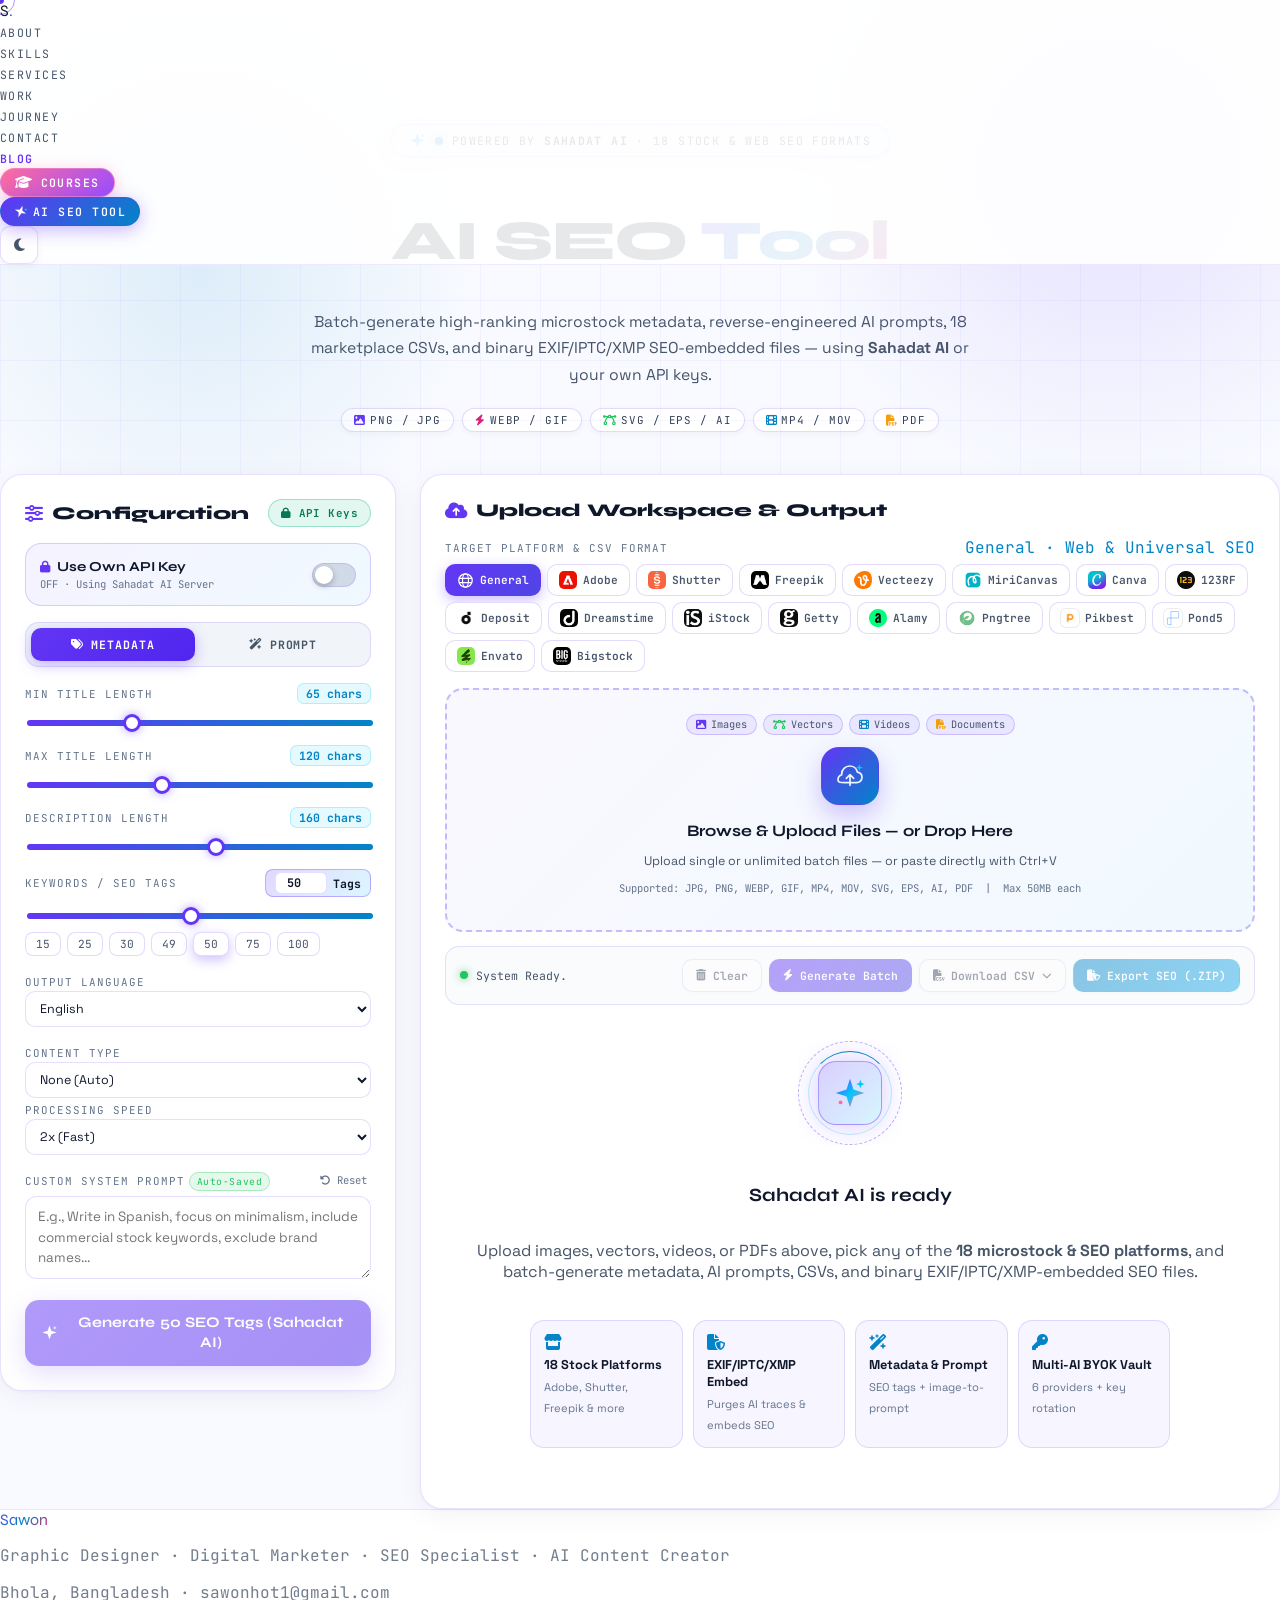
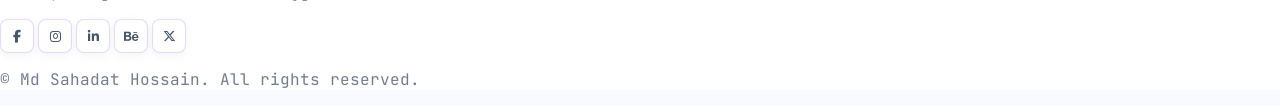
==== commit feee268b: "Remove fake fallback on AI errors, show real 429/API feedback, and sharpen vision prompt (v7)" ====
--- a/ai-seo-tool.html
+++ b/ai-seo-tool.html
@@ -2546,11 +2546,6 @@
             <path d="M19.5 2.5L20.3 4.7L22.5 5.5L20.3 6.3L19.5 8.5L18.7 6.3L16.5 5.5L18.7 4.7L19.5 2.5Z" fill="#A5F3FC"/>
           </svg>
           <span id="generateBtnLabel">Generate 50 SEO Tags</span>
-        </button>
-
-        <button id="generateAllBtn" class="action-btn w-full justify-center mt-2.5 hidden" type="button">
-          <i class="fas fa-layer-group"></i>
-          <span id="generateAllBtnLabel">Generate Batch (All Files)</span>
         </button>
 
         <button id="stopBatchBtnSide" class="action-btn danger-btn w-full justify-center mt-2.5 hidden" type="button">
@@ -3017,7 +3012,7 @@
     <i class="fas fa-chevron-up"></i>
   </button>
 
-  <script src="script.js?v=5"></script>
-  <script src="ai-seo-tool.js?v=5"></script>
+  <script src="script.js?v=7"></script>
+  <script src="ai-seo-tool.js?v=7"></script>
 </body>
 </html>
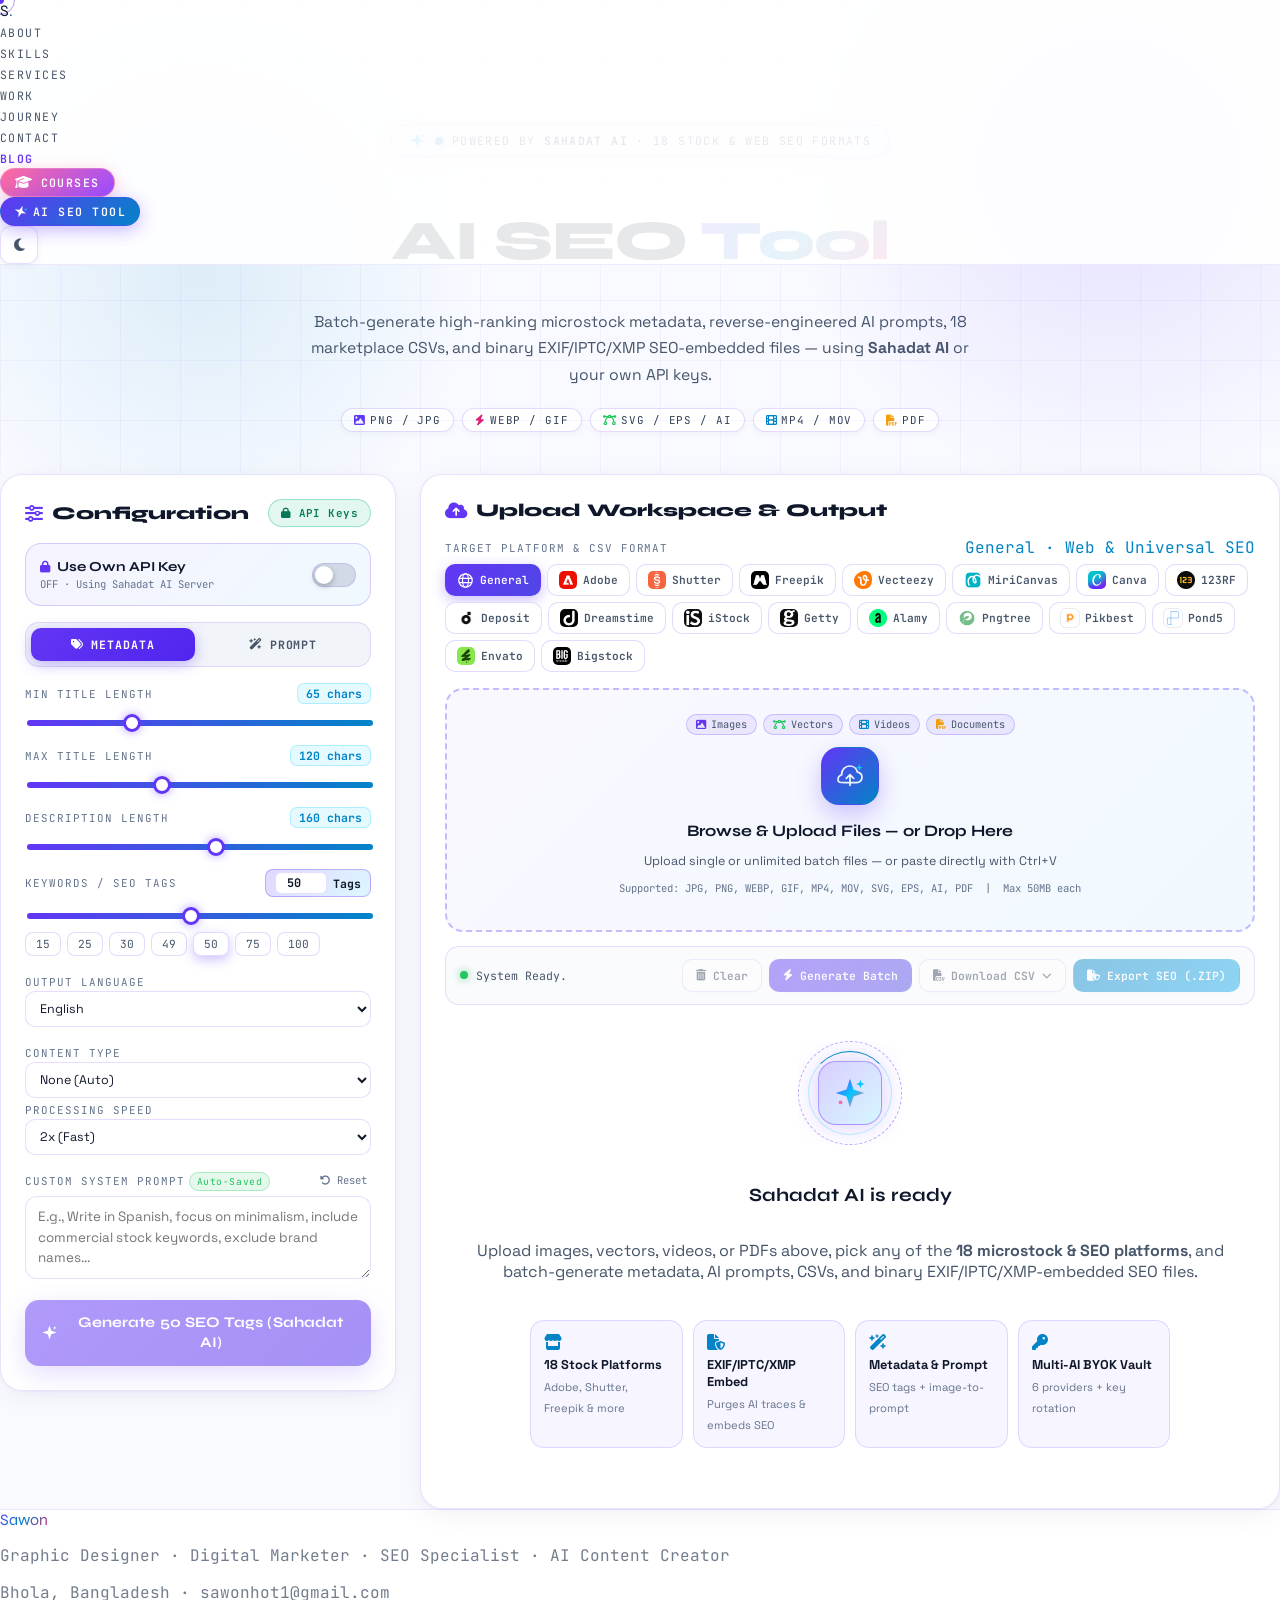
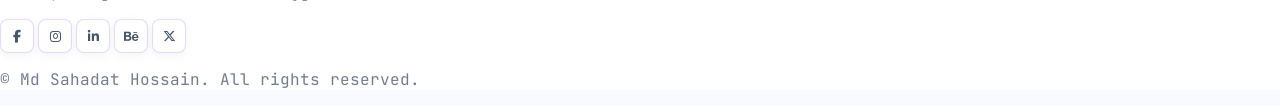
==== commit 137c637f: "Add daily API quota warning banner and visitor own-API-key fallback" ====
--- a/ai-seo-tool.html
+++ b/ai-seo-tool.html
@@ -2208,6 +2208,89 @@
       border-color: rgba(99, 54, 245, 0.2);
     }
 
+    /* ── DAILY QUOTA WARNING BANNER & VISITOR BYOK BAR ── */
+    .quota-warning-banner {
+      display: flex;
+      flex-wrap: wrap;
+      align-items: center;
+      justify-content: space-between;
+      gap: 14px;
+      padding: 15px 18px;
+      margin-bottom: 16px;
+      border-radius: 16px;
+      border: 1px solid rgba(245, 158, 11, 0.48);
+      background: linear-gradient(135deg, rgba(245, 158, 11, 0.14), rgba(255, 107, 157, 0.08));
+    }
+    .quota-warning-left {
+      display: flex;
+      align-items: flex-start;
+      gap: 12px;
+      flex: 1 1 260px;
+      min-width: 0;
+    }
+    .quota-warning-icon {
+      width: 36px;
+      height: 36px;
+      border-radius: 11px;
+      background: rgba(245, 158, 11, 0.2);
+      border: 1px solid rgba(245, 158, 11, 0.4);
+      color: #f59e0b;
+      display: flex;
+      align-items: center;
+      justify-content: center;
+      flex-shrink: 0;
+      font-size: 0.95rem;
+    }
+    .quota-warning-title {
+      font-family: var(--font-display);
+      font-size: 0.94rem;
+      font-weight: 800;
+      color: var(--text-primary);
+      margin-bottom: 2px;
+    }
+    .quota-warning-text {
+      font-size: 0.8rem;
+      line-height: 1.5;
+      color: var(--text-secondary);
+      margin: 0;
+    }
+    .quota-warning-actions {
+      display: flex;
+      align-items: center;
+      gap: 8px;
+      flex-shrink: 0;
+    }
+    [data-theme="light"] .quota-warning-banner {
+      background: linear-gradient(135deg, #FFFBEB, #FFF1F2);
+      border-color: rgba(217, 119, 6, 0.35);
+    }
+    [data-theme="light"] .quota-warning-icon {
+      background: #FEF3C7;
+      color: #D97706;
+    }
+    .visitor-key-bar {
+      display: flex;
+      flex-wrap: wrap;
+      align-items: center;
+      justify-content: space-between;
+      gap: 10px;
+      padding: 11px 14px;
+      margin-bottom: 14px;
+      border-radius: 14px;
+      border: 1px solid rgba(34, 197, 94, 0.35);
+      background: rgba(34, 197, 94, 0.09);
+    }
+    [data-theme="light"] .visitor-key-bar {
+      background: #ECFDF5;
+      border-color: rgba(16, 185, 129, 0.32);
+    }
+    #visitorByokBackdrop .seo-select {
+      height: 44px;
+      white-space: nowrap;
+      overflow: hidden;
+      text-overflow: ellipsis;
+    }
+
     /* Ensure .hidden always overrides local flex/grid components */
     .empty-results.hidden,
     .ai-loading-box.hidden,
@@ -2218,6 +2301,8 @@
     .api-key-warning.hidden,
     .batch-cards-list.hidden,
     .seo-fields-grid.hidden,
+    .quota-warning-banner.hidden,
+    .visitor-key-bar.hidden,
     #fileQueueWrap.hidden,
     #resultsContent.hidden,
     #metadataConfig.hidden,
@@ -2559,6 +2644,39 @@
         <div class="panel-title-row">
           <h2 class="panel-title"><i class="fas fa-cloud-arrow-up"></i> Upload Workspace &amp; Output</h2>
           <span id="resultSourceBadge" class="format-badge hidden"></span>
+        </div>
+
+        <!-- DAILY QUOTA EXCEEDED / SERVER UNAVAILABLE WARNING BANNER -->
+        <div id="quotaLimitBanner" class="quota-warning-banner hidden" role="alert">
+          <div class="quota-warning-left">
+            <div class="quota-warning-icon"><i class="fas fa-triangle-exclamation"></i></div>
+            <div class="min-w-0">
+              <div id="quotaWarningTitle" class="quota-warning-title">Today's Free Sahadat AI Quota Is Full</div>
+              <p id="quotaWarningText" class="quota-warning-text">
+                Our shared free daily AI quota is currently unavailable for today. Please add your own free API key (Gemini, OpenRouter, Groq, Mistral, OpenAI, or Claude) to keep generating right now — saved only in your browser.
+              </p>
+            </div>
+          </div>
+          <div class="quota-warning-actions">
+            <button type="button" id="openVisitorByokFromBannerBtn" class="action-btn primary">
+              <i class="fas fa-key"></i> Use My Own API Key
+            </button>
+            <button type="button" id="dismissQuotaBannerBtn" class="mini-copy-btn" title="Dismiss warning" aria-label="Dismiss warning">
+              <i class="fas fa-times"></i>
+            </button>
+          </div>
+        </div>
+
+        <!-- ACTIVE VISITOR OWN API KEY STATUS BAR -->
+        <div id="visitorKeyActiveBar" class="visitor-key-bar hidden">
+          <div class="flex items-center gap-2 font-mono text-xs" style="color:var(--text-primary)">
+            <i class="fas fa-circle-check" style="color:#22c55e"></i>
+            <span>Using Your Own API Key: <strong id="visitorKeyActiveLabel" style="color:var(--violet)">Gemini</strong></span>
+          </div>
+          <div class="flex items-center gap-2">
+            <button type="button" id="editVisitorByokBtn" class="mini-copy-btn"><i class="fas fa-pen"></i> Change Key</button>
+            <button type="button" id="switchBackToServerBtn" class="mini-copy-btn"><i class="fas fa-rotate-left"></i> Use Sahadat AI Server</button>
+          </div>
         </div>
 
         <!-- 18 STOCK & SEO PLATFORM SELECTOR -->
@@ -2989,6 +3107,73 @@
     </div>
   </div>
 
+  <!-- VISITOR OWN API KEY MODAL (SHOWN WHEN DAILY SERVER QUOTA IS FULL — NO ADMIN PASSWORD NEEDED) -->
+  <div id="visitorByokBackdrop" class="ai-modal-backdrop" role="dialog" aria-modal="true" aria-labelledby="visitorByokTitle">
+    <div class="ai-modal">
+      <div class="flex items-center justify-between mb-3">
+        <h3 id="visitorByokTitle" class="font-display font-bold text-xl flex items-center gap-2">
+          <i class="fas fa-key" style="color:var(--violet)"></i> Use Your Own API Key
+        </h3>
+        <button id="closeVisitorByokBtn" class="theme-btn" type="button" aria-label="Close">
+          <i class="fas fa-times"></i>
+        </button>
+      </div>
+
+      <p class="text-body text-sm leading-relaxed mb-4">
+        When today's free Sahadat AI daily quota is full, paste your own free API key below to continue generating accurate SEO metadata &amp; prompts immediately. Your key stays <strong>100% private in your browser</strong>.
+      </p>
+
+      <div id="visitorByokFeedback" class="admin-feedback"></div>
+
+      <form id="visitorByokForm">
+        <div class="grid grid-cols-1 sm:grid-cols-2 gap-3 mb-3">
+          <div>
+            <label for="visitorProvSelect" class="control-label block mb-1.5">AI Provider</label>
+            <select id="visitorProvSelect" class="seo-select">
+              <option value="gemini">Google Gemini (Free Tier)</option>
+              <option value="openrouter">OpenRouter (Free Models)</option>
+              <option value="groq">Groq (Free Tier)</option>
+              <option value="mistral">Mistral AI</option>
+              <option value="openai">OpenAI</option>
+              <option value="claude">Anthropic Claude</option>
+            </select>
+          </div>
+          <div>
+            <label for="visitorModelSelect" class="control-label block mb-1.5">Model Selection</label>
+            <select id="visitorModelSelect" class="seo-select"></select>
+          </div>
+        </div>
+
+        <label for="visitorKeyInput" class="control-label block mb-1.5">Your API Key</label>
+        <div class="api-key-input-wrap mb-3">
+          <input type="password" id="visitorKeyInput" class="seo-input" placeholder="AIza..." autocomplete="off" required />
+          <button type="button" id="toggleVisitorKeyVisBtn" class="eye-toggle-btn" title="Show/Hide key">
+            <i class="fas fa-eye"></i>
+          </button>
+        </div>
+
+        <a id="visitorGetKeyLink" href="https://aistudio.google.com/app/apikey" target="_blank" rel="noopener noreferrer" class="get-key-link-btn mb-4">
+          <i class="fas fa-external-link-alt"></i>
+          <span id="visitorGetKeyLabel">Get Free API Key from Google</span>
+        </a>
+
+        <div class="flex flex-wrap items-center justify-between gap-2 pt-3" style="border-top:1px solid var(--border)">
+          <div class="flex items-center gap-2">
+            <button type="button" id="visitorTestKeyBtn" class="action-btn">
+              <i class="fas fa-vial"></i> Test Key
+            </button>
+            <button type="button" id="visitorClearKeyBtn" class="action-btn danger-btn hidden">
+              <i class="fas fa-trash"></i> Remove
+            </button>
+          </div>
+          <button type="submit" id="visitorSaveKeyBtn" class="action-btn primary">
+            <i class="fas fa-bolt"></i> Save &amp; Continue
+          </button>
+        </div>
+      </form>
+    </div>
+  </div>
+
   <!-- IMAGE LIGHTBOX MODAL -->
   <div id="lightboxBackdrop" class="ai-modal-backdrop" role="dialog" aria-modal="true" aria-label="Full Image Preview">
     <div class="lightbox-card">
@@ -3012,7 +3197,7 @@
     <i class="fas fa-chevron-up"></i>
   </button>
 
-  <script src="script.js?v=7"></script>
-  <script src="ai-seo-tool.js?v=7"></script>
+  <script src="script.js?v=8"></script>
+  <script src="ai-seo-tool.js?v=8"></script>
 </body>
 </html>
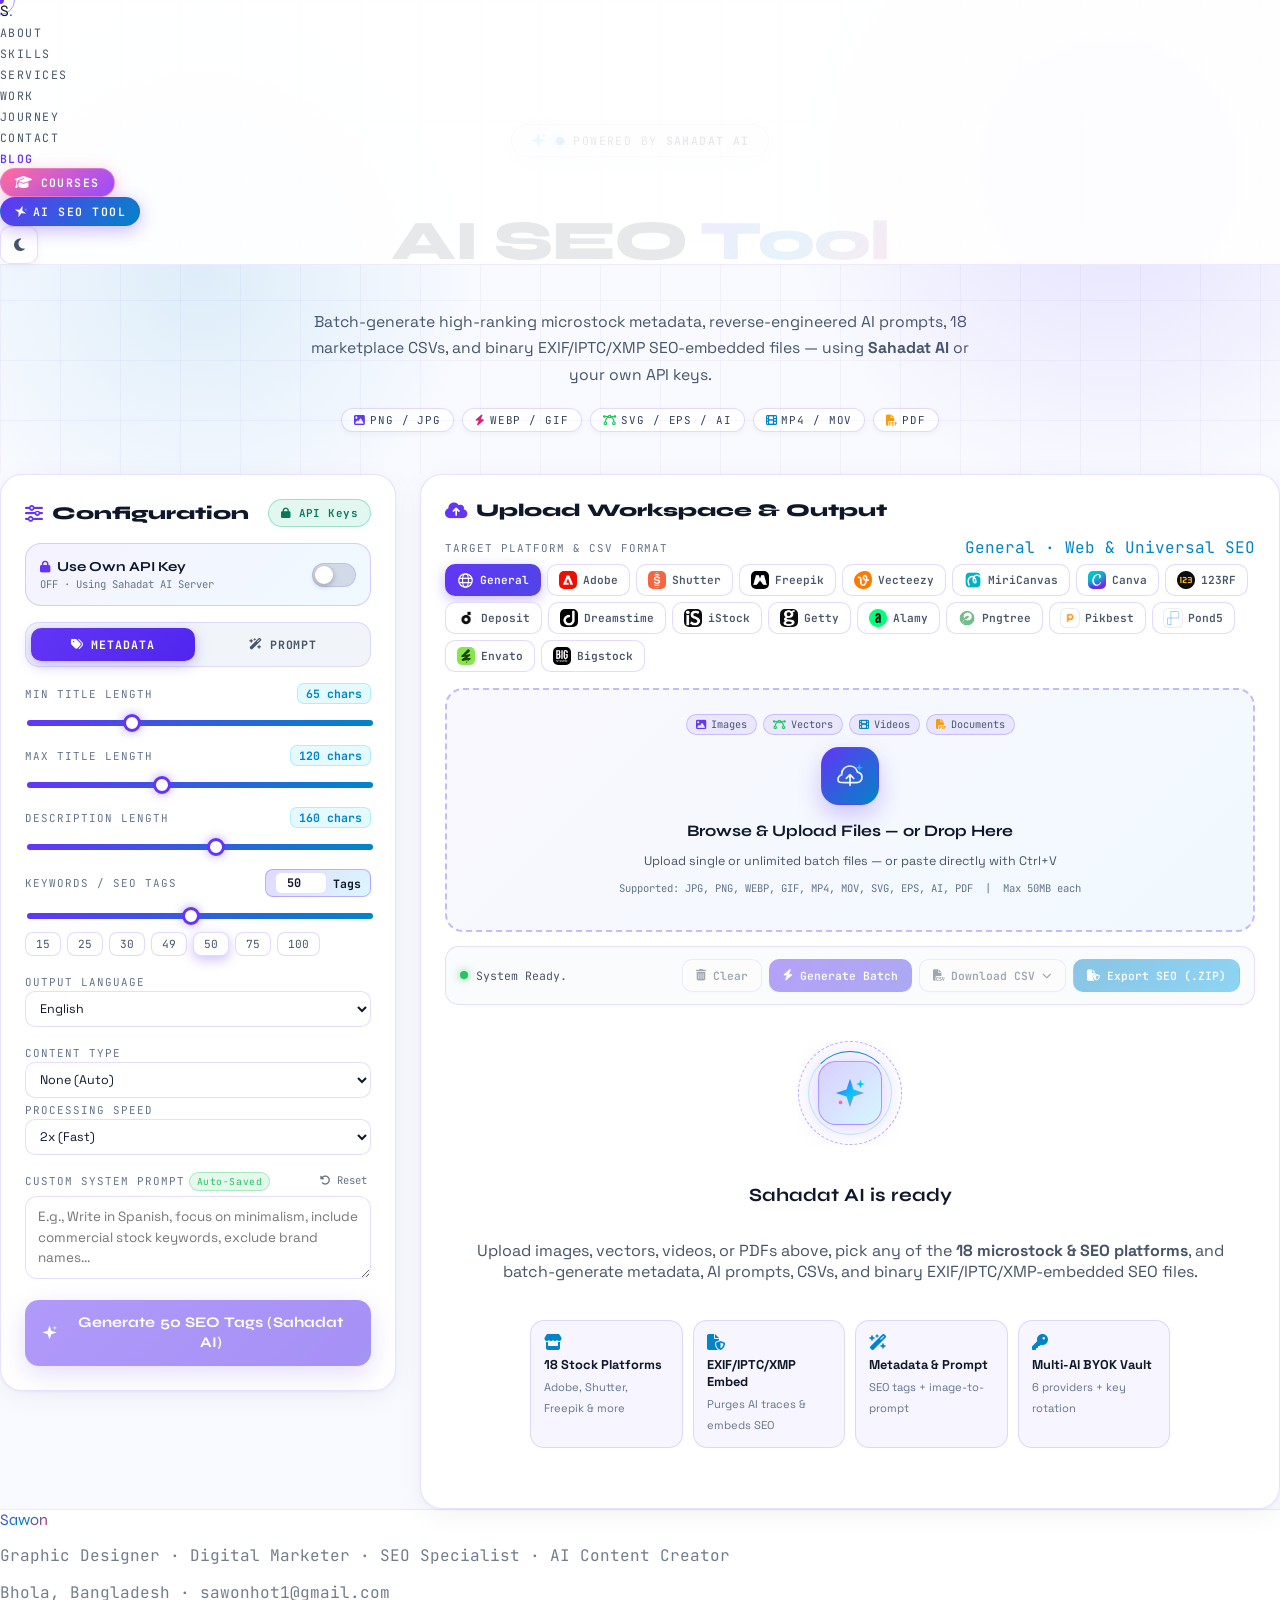
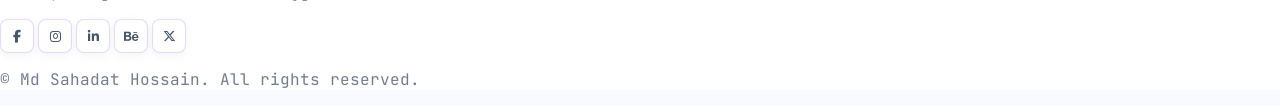
==== commit 8e052e75: "Update quota warning copy to larger two-line tagline and clean hero pill" ====
--- a/ai-seo-tool.html
+++ b/ai-seo-tool.html
@@ -2214,8 +2214,8 @@
       flex-wrap: wrap;
       align-items: center;
       justify-content: space-between;
-      gap: 14px;
-      padding: 15px 18px;
+      gap: 16px;
+      padding: 18px 20px;
       margin-bottom: 16px;
       border-radius: 16px;
       border: 1px solid rgba(245, 158, 11, 0.48);
@@ -2224,14 +2224,14 @@
     .quota-warning-left {
       display: flex;
       align-items: flex-start;
-      gap: 12px;
-      flex: 1 1 260px;
+      gap: 14px;
+      flex: 1 1 300px;
       min-width: 0;
     }
     .quota-warning-icon {
-      width: 36px;
-      height: 36px;
-      border-radius: 11px;
+      width: 42px;
+      height: 42px;
+      border-radius: 12px;
       background: rgba(245, 158, 11, 0.2);
       border: 1px solid rgba(245, 158, 11, 0.4);
       color: #f59e0b;
@@ -2239,18 +2239,20 @@
       align-items: center;
       justify-content: center;
       flex-shrink: 0;
-      font-size: 0.95rem;
+      font-size: 1.1rem;
     }
     .quota-warning-title {
       font-family: var(--font-display);
+      font-size: 1.08rem;
+      font-weight: 800;
+      line-height: 1.35;
+      color: var(--text-primary);
+      margin-bottom: 4px;
+    }
+    .quota-warning-text {
       font-size: 0.94rem;
-      font-weight: 800;
-      color: var(--text-primary);
-      margin-bottom: 2px;
-    }
-    .quota-warning-text {
-      font-size: 0.8rem;
-      line-height: 1.5;
+      font-weight: 500;
+      line-height: 1.45;
       color: var(--text-secondary);
       margin: 0;
     }
@@ -2406,7 +2408,7 @@
           <path d="M22.5 2.5L23.4 5.1L26 6L23.4 6.9L22.5 9.5L21.6 6.9L19 6L21.6 5.1L22.5 2.5Z" fill="#00C8FF"/>
         </svg>
         <span class="ai-pulse-dot"></span>
-        <span>Powered by <strong>Sahadat AI</strong> · 18 Stock &amp; Web SEO Formats</span>
+        <span>Powered by <strong>Sahadat AI</strong></span>
       </div>
       <h1 class="section-title">AI SEO <span class="gradient-text">Tool</span></h1>
       <p class="seo-hero-sub">
@@ -2651,9 +2653,9 @@
           <div class="quota-warning-left">
             <div class="quota-warning-icon"><i class="fas fa-triangle-exclamation"></i></div>
             <div class="min-w-0">
-              <div id="quotaWarningTitle" class="quota-warning-title">Today's Free Sahadat AI Quota Is Full</div>
+              <div id="quotaWarningTitle" class="quota-warning-title">Today's Free Sahadat AI daily quota is full... Come Back Tomorrow.</div>
               <p id="quotaWarningText" class="quota-warning-text">
-                Our shared free daily AI quota is currently unavailable for today. Please add your own free API key (Gemini, OpenRouter, Groq, Mistral, OpenAI, or Claude) to keep generating right now — saved only in your browser.
+                Or click 'Use My Own API Key' to continue immediately with your own key.
               </p>
             </div>
           </div>
@@ -3197,7 +3199,7 @@
     <i class="fas fa-chevron-up"></i>
   </button>
 
-  <script src="script.js?v=8"></script>
-  <script src="ai-seo-tool.js?v=8"></script>
+  <script src="script.js?v=9"></script>
+  <script src="ai-seo-tool.js?v=9"></script>
 </body>
 </html>
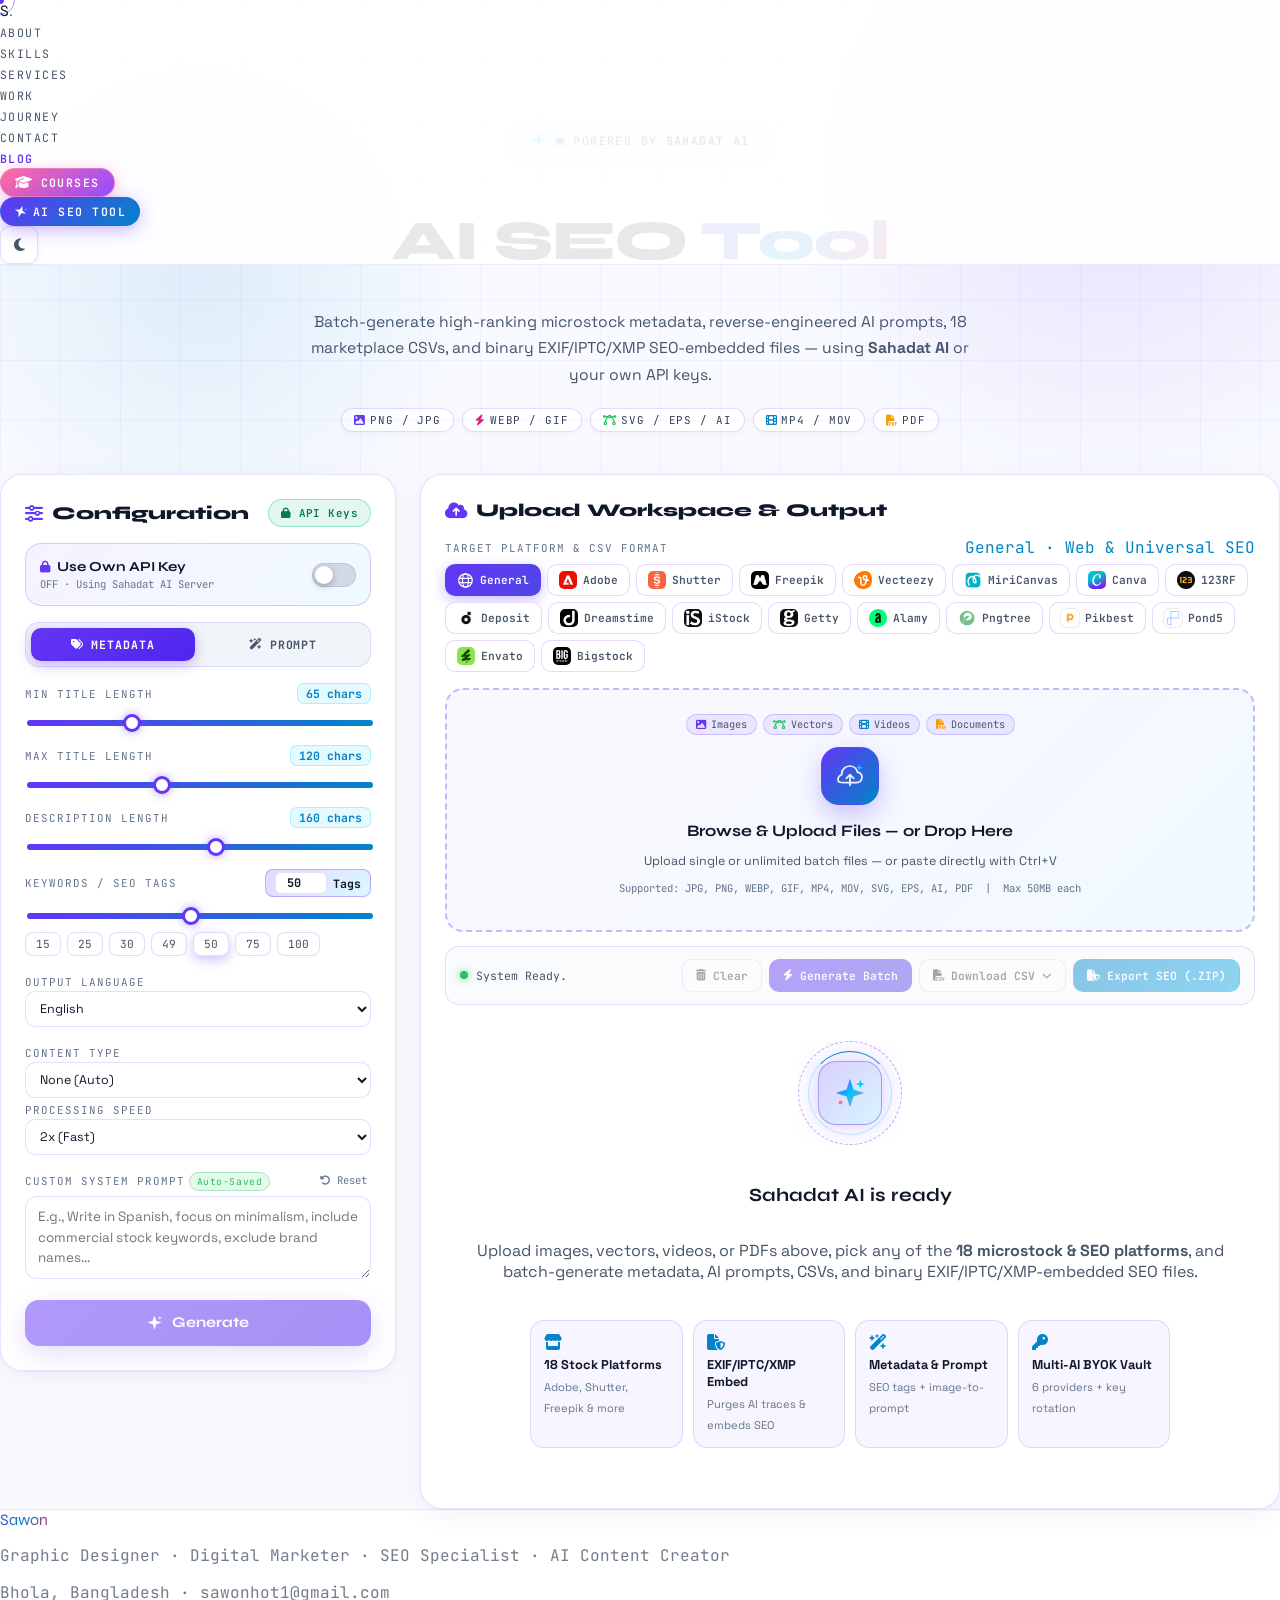
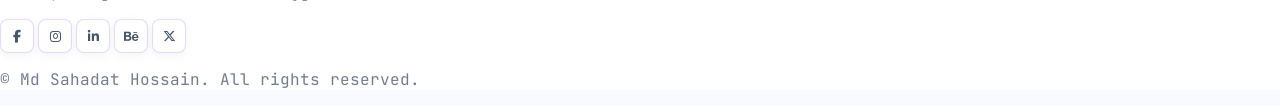
==== commit ef9a42fd: "Simplify primary Generate button label to Generate" ====
--- a/ai-seo-tool.html
+++ b/ai-seo-tool.html
@@ -2242,10 +2242,11 @@
       font-size: 1.1rem;
     }
     .quota-warning-title {
-      font-family: var(--font-display);
-      font-size: 1.08rem;
-      font-weight: 800;
-      line-height: 1.35;
+      font-family: var(--font-body);
+      font-size: 1.06rem;
+      font-weight: 700;
+      letter-spacing: -0.01em;
+      line-height: 1.38;
       color: var(--text-primary);
       margin-bottom: 4px;
     }
@@ -2291,6 +2292,98 @@
       white-space: nowrap;
       overflow: hidden;
       text-overflow: ellipsis;
+    }
+
+    /* ── CENTERED PERSISTENT DAILY QUOTA WARNING POPUP BOX ── */
+    .quota-popup-modal {
+      position: relative;
+      max-width: 580px;
+      padding: 36px 32px 30px;
+      text-align: center;
+      border: 2px solid rgba(245, 158, 11, 0.55);
+      border-radius: 24px;
+      background: var(--bg-card-solid);
+      box-shadow: 0 28px 70px rgba(0, 0, 0, 0.55);
+    }
+    [data-theme="light"] .quota-popup-modal {
+      background: #FFFFFF;
+      border-color: rgba(217, 119, 6, 0.45);
+      box-shadow: 0 24px 64px rgba(15, 23, 42, 0.24);
+    }
+    .quota-popup-close-x {
+      position: absolute;
+      top: 16px;
+      right: 16px;
+      width: 40px;
+      height: 40px;
+      border-radius: 12px;
+      border: 1px solid var(--border);
+      background: rgba(13, 13, 26, 0.35);
+      color: var(--text-primary);
+      font-size: 1.05rem;
+      display: flex;
+      align-items: center;
+      justify-content: center;
+      cursor: pointer;
+      transition: all 0.2s ease;
+    }
+    .quota-popup-close-x:hover {
+      border-color: #ef4444;
+      background: rgba(239, 68, 68, 0.14);
+      color: #ef4444;
+      transform: scale(1.05);
+    }
+    [data-theme="light"] .quota-popup-close-x {
+      background: #F8FAFC;
+      border-color: #CBD5E1;
+      color: #334155;
+    }
+    .quota-popup-icon {
+      width: 68px;
+      height: 68px;
+      margin: 0 auto 20px;
+      border-radius: 20px;
+      background: linear-gradient(135deg, rgba(245, 158, 11, 0.22), rgba(255, 107, 157, 0.16));
+      border: 2px solid rgba(245, 158, 11, 0.48);
+      color: #f59e0b;
+      display: flex;
+      align-items: center;
+      justify-content: center;
+      font-size: 1.9rem;
+    }
+    [data-theme="light"] .quota-popup-icon {
+      background: linear-gradient(135deg, #FEF3C7, #FFE4E6);
+      border-color: rgba(217, 119, 6, 0.4);
+      color: #D97706;
+    }
+    .quota-popup-title {
+      font-family: var(--font-body);
+      font-size: 1.38rem;
+      font-weight: 700;
+      letter-spacing: -0.015em;
+      line-height: 1.38;
+      color: var(--text-primary);
+      margin: 0 0 12px;
+      padding: 0 10px;
+    }
+    .quota-popup-text {
+      font-size: 1.04rem;
+      font-weight: 500;
+      line-height: 1.55;
+      color: var(--text-secondary);
+      margin: 0 0 26px;
+      padding: 0 8px;
+    }
+    .quota-popup-actions {
+      display: flex;
+      flex-wrap: wrap;
+      align-items: center;
+      justify-content: center;
+      gap: 12px;
+    }
+    .quota-popup-actions .action-btn {
+      padding: 12px 22px;
+      font-size: 0.92rem;
     }
 
     /* Ensure .hidden always overrides local flex/grid components */
@@ -2632,7 +2725,7 @@
             <path d="M12 2L14.5 9.5L22 12L14.5 14.5L12 22L9.5 14.5L2 12L9.5 9.5L12 2Z" fill="#FFFFFF"/>
             <path d="M19.5 2.5L20.3 4.7L22.5 5.5L20.3 6.3L19.5 8.5L18.7 6.3L16.5 5.5L18.7 4.7L19.5 2.5Z" fill="#A5F3FC"/>
           </svg>
-          <span id="generateBtnLabel">Generate 50 SEO Tags</span>
+          <span id="generateBtnLabel">Generate</span>
         </button>
 
         <button id="stopBatchBtnSide" class="action-btn danger-btn w-full justify-center mt-2.5 hidden" type="button">
@@ -2653,7 +2746,7 @@
           <div class="quota-warning-left">
             <div class="quota-warning-icon"><i class="fas fa-triangle-exclamation"></i></div>
             <div class="min-w-0">
-              <div id="quotaWarningTitle" class="quota-warning-title">Today's Free Sahadat AI daily quota is full... Come Back Tomorrow.</div>
+              <div id="quotaWarningTitle" class="quota-warning-title">Today's Sahadat AI Free daily quota is finished. Come Back Tomorrow.</div>
               <p id="quotaWarningText" class="quota-warning-text">
                 Or click 'Use My Own API Key' to continue immediately with your own key.
               </p>
@@ -3176,6 +3269,32 @@
     </div>
   </div>
 
+  <!-- CENTERED PERSISTENT DAILY QUOTA WARNING POPUP BOX -->
+  <div id="quotaPopupBackdrop" class="ai-modal-backdrop" role="alertdialog" aria-modal="true" aria-labelledby="quotaPopupTitle" aria-describedby="quotaPopupText">
+    <div class="ai-modal quota-popup-modal">
+      <button id="closeQuotaPopupBtn" class="quota-popup-close-x" type="button" title="Close warning" aria-label="Close warning">
+        <i class="fas fa-times"></i>
+      </button>
+      <div class="quota-popup-icon">
+        <i class="fas fa-triangle-exclamation"></i>
+      </div>
+      <h3 id="quotaPopupTitle" class="quota-popup-title">
+        Today's Sahadat AI Free daily quota is finished. Come Back Tomorrow.
+      </h3>
+      <p id="quotaPopupText" class="quota-popup-text">
+        Or click 'Use My Own API Key' to continue immediately with your own key.
+      </p>
+      <div class="quota-popup-actions">
+        <button type="button" id="quotaPopupUseKeyBtn" class="action-btn primary">
+          <i class="fas fa-key"></i> Use My Own API Key
+        </button>
+        <button type="button" id="quotaPopupDismissBtn" class="action-btn">
+          <i class="fas fa-times"></i> Close
+        </button>
+      </div>
+    </div>
+  </div>
+
   <!-- IMAGE LIGHTBOX MODAL -->
   <div id="lightboxBackdrop" class="ai-modal-backdrop" role="dialog" aria-modal="true" aria-label="Full Image Preview">
     <div class="lightbox-card">
@@ -3199,7 +3318,7 @@
     <i class="fas fa-chevron-up"></i>
   </button>
 
-  <script src="script.js?v=9"></script>
-  <script src="ai-seo-tool.js?v=9"></script>
+  <script src="script.js?v=12"></script>
+  <script src="ai-seo-tool.js?v=12"></script>
 </body>
 </html>
